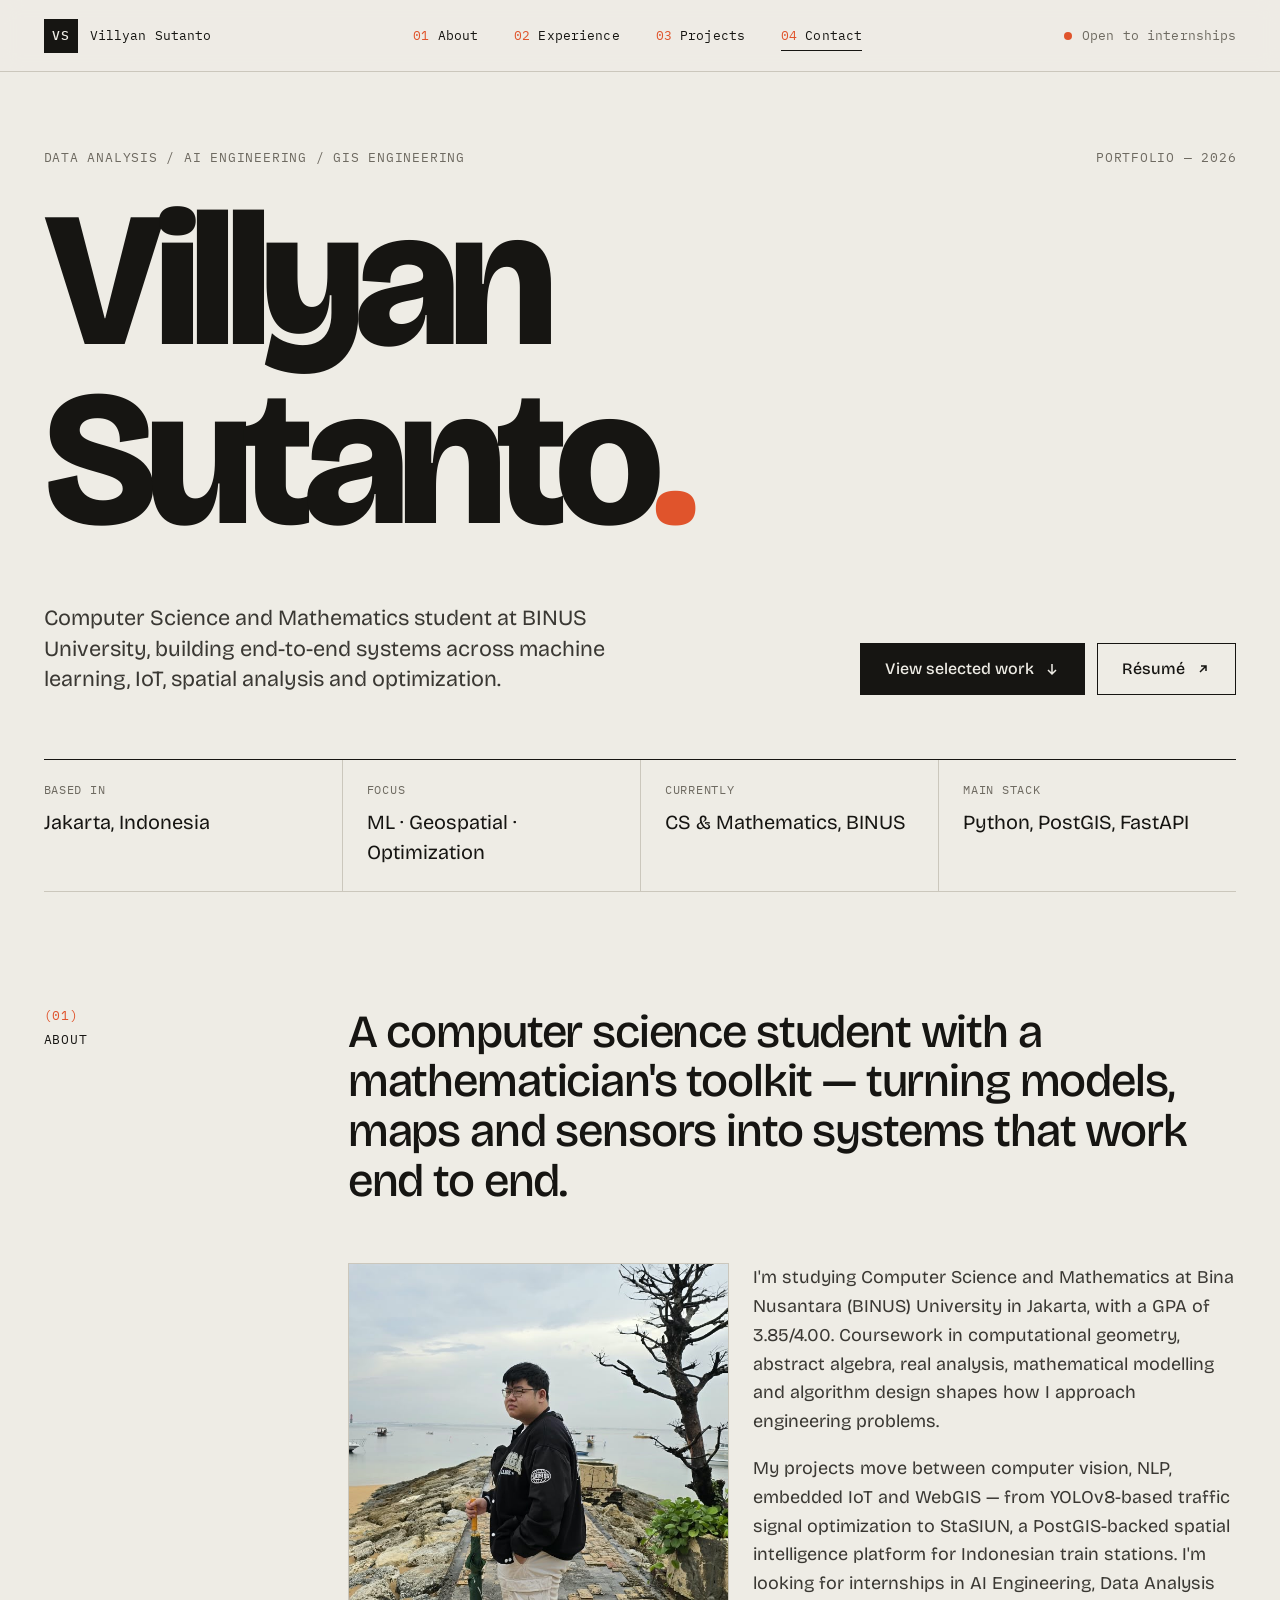
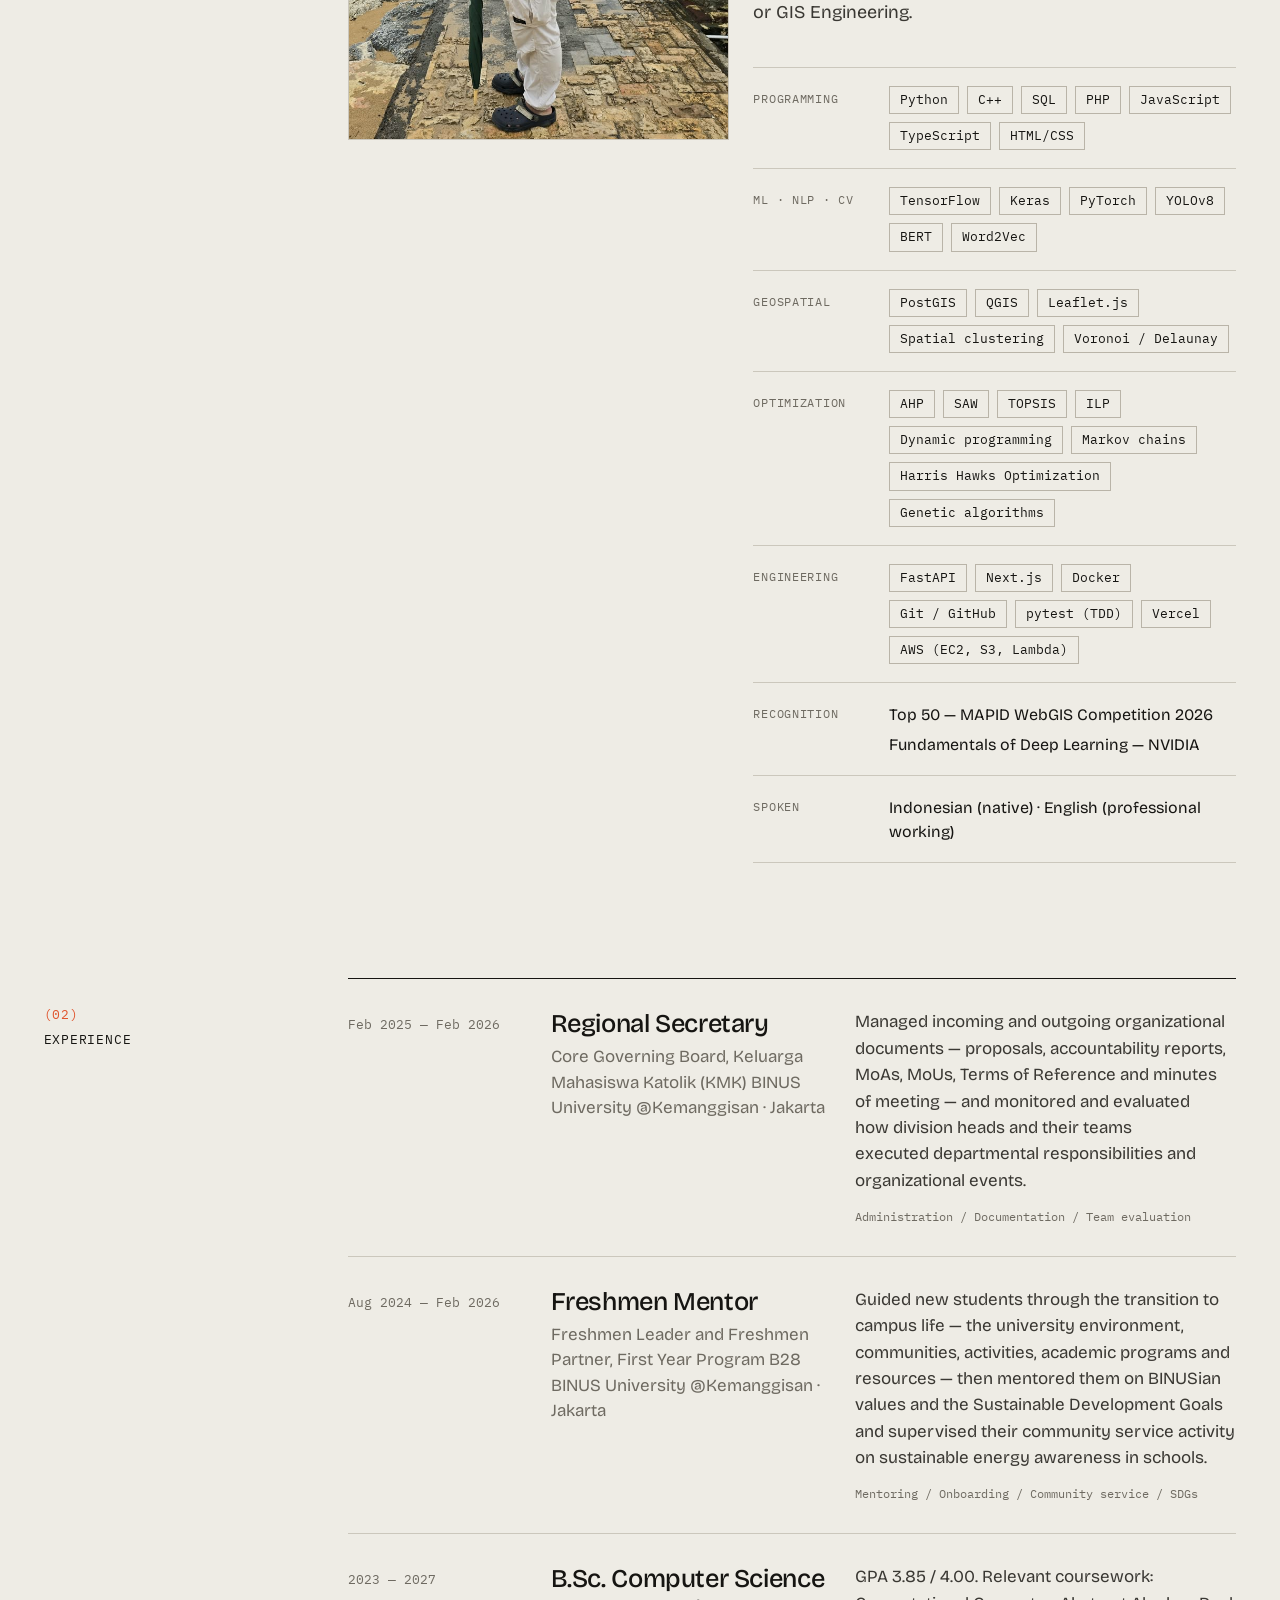
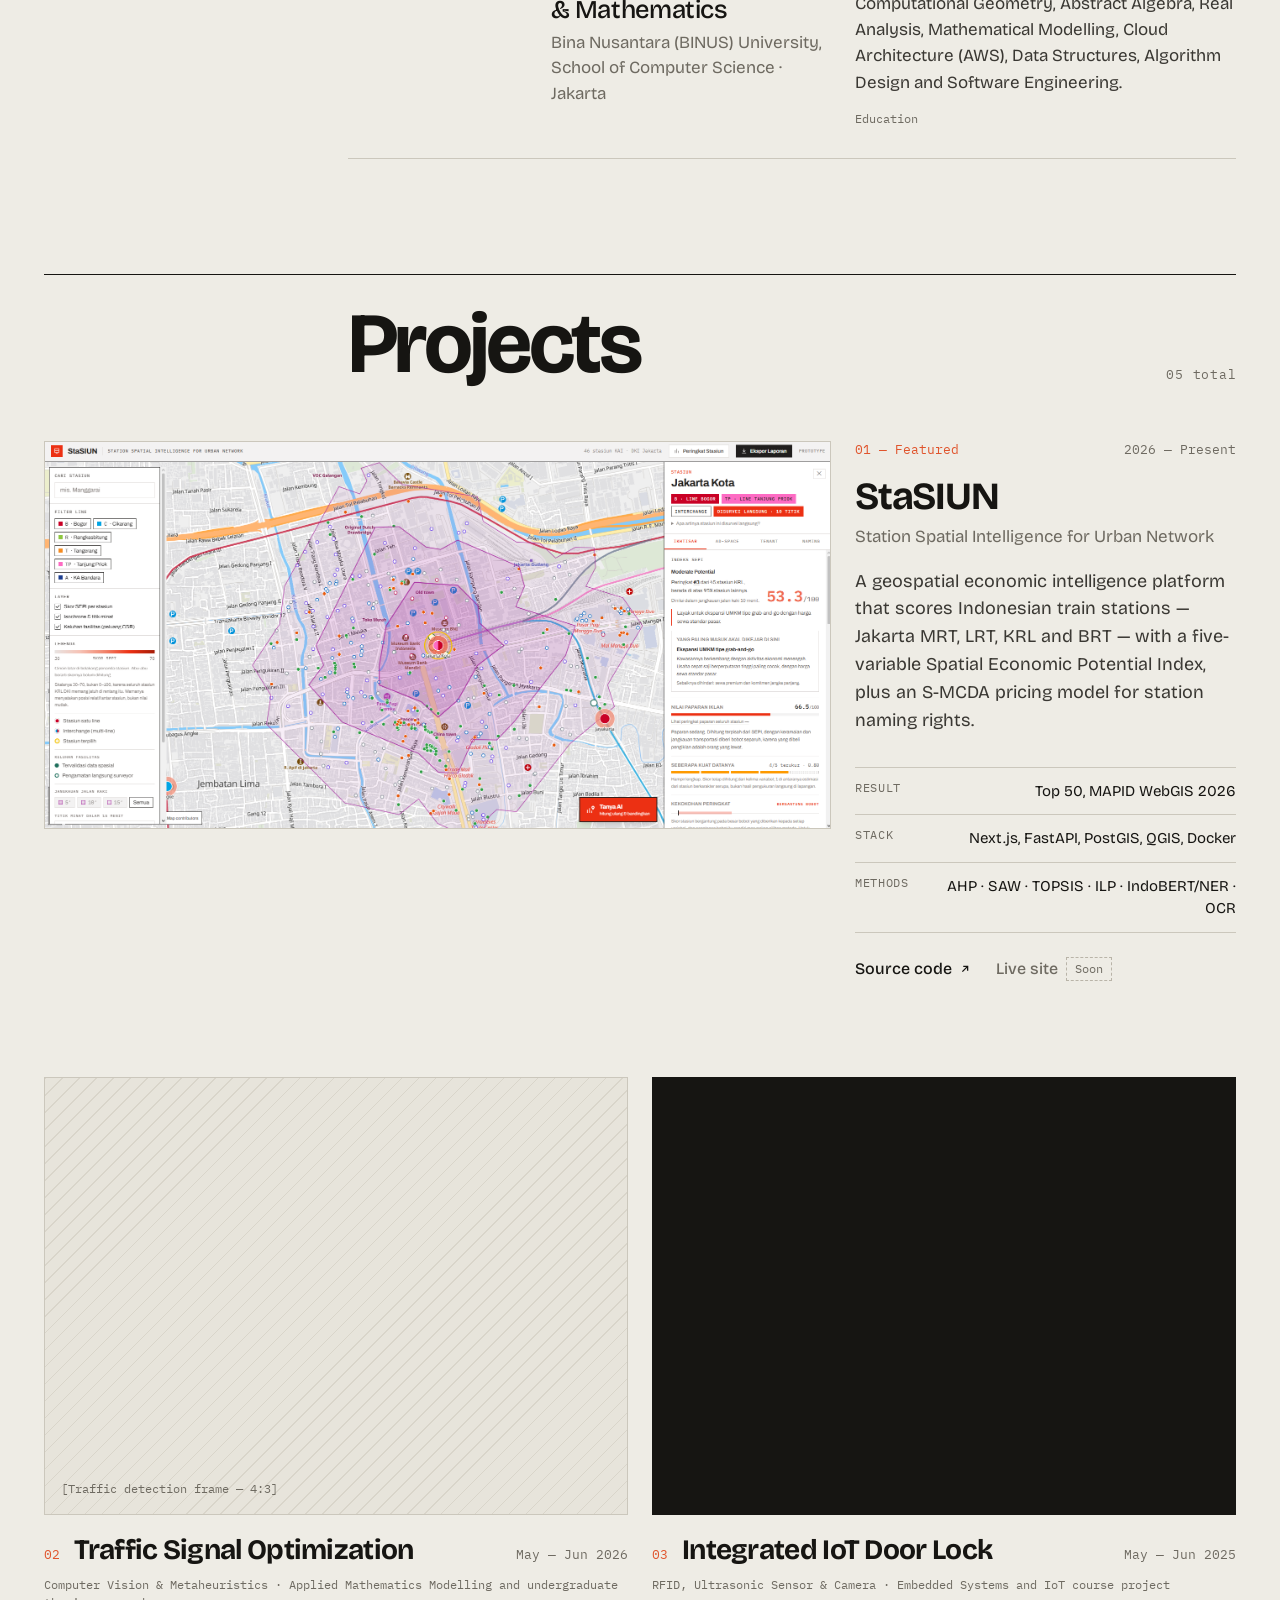
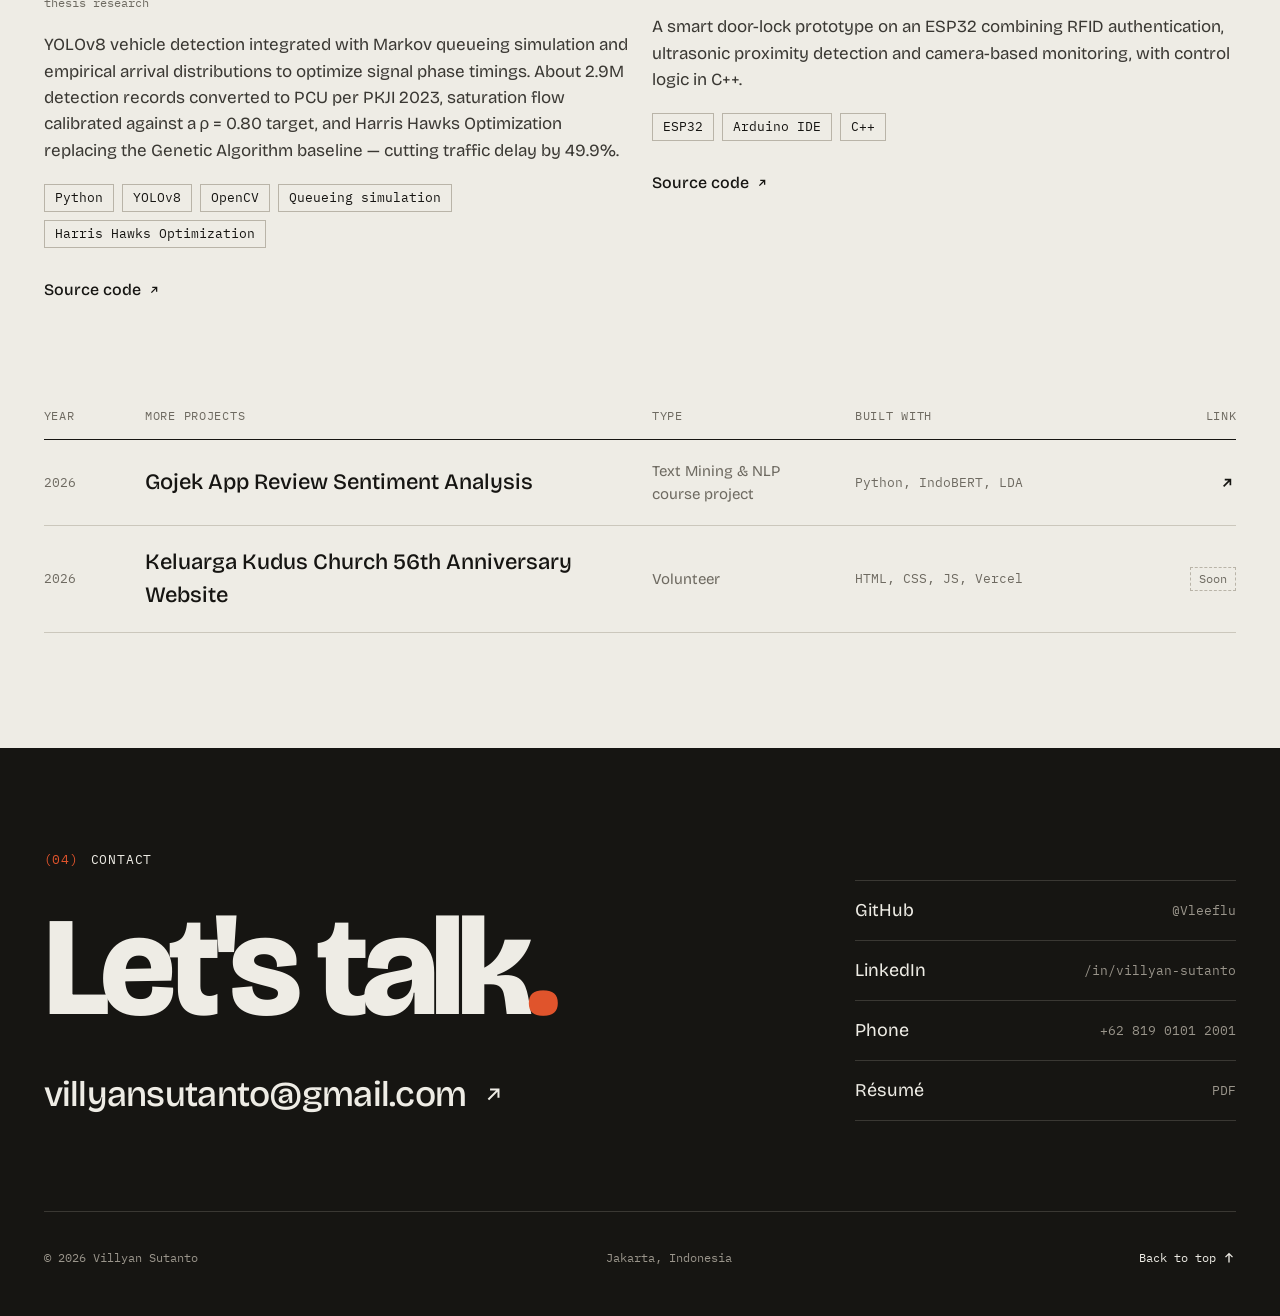
==== index.html @ 940515ce "image update" ====
<!doctype html>
<html lang="en">
<head>
  <meta charset="utf-8">
  <meta name="viewport" content="width=device-width, initial-scale=1">
  <title>Villyan Sutanto — Portfolio</title>
  <meta name="description" content="Computer Science and Mathematics student at BINUS University building end-to-end systems across machine learning, IoT, spatial analysis and optimization.">
  <meta property="og:title" content="Villyan Sutanto — Portfolio">
  <meta property="og:description" content="Computer Science and Mathematics student at BINUS University. Open to internships in Data Analysis, AI Engineering and GIS Engineering.">
  <meta property="og:url" content="https://villyansutanto.site/">
  <meta property="og:image" content="https://villyansutanto.site/assets/StaSIUN.png">
  <link rel="canonical" href="https://villyansutanto.site/">
  <meta name="theme-color" content="#EEECE5">
  <link rel="icon" href="assets/favicon.svg" type="image/svg+xml">

  <link rel="preconnect" href="https://fonts.googleapis.com">
  <link rel="preconnect" href="https://fonts.gstatic.com" crossorigin>
  <link rel="stylesheet" href="https://fonts.googleapis.com/css2?family=Bricolage+Grotesque:opsz,wght@12..96,400;12..96,500;12..96,700;12..96,800&family=IBM+Plex+Mono:wght@400;500&display=swap">

  <link rel="stylesheet" href="css/style.css">
  <script>document.documentElement.classList.add('js');</script>
  <script src="js/main.js" defer></script>
</head>
<body>
  <a class="skip-link" href="#main">Skip to content</a>

  <!-- ============ HEADER ============ -->
  <header class="header" id="top">
    <a class="brand" href="#top" aria-label="Back to top">
      <span class="brand__mark">VS</span>
      <span class="brand__name">Villyan Sutanto</span>
    </a>

    <nav class="nav" id="site-nav" aria-label="Primary">
      <a class="nav__link" href="#about"><span class="nav__num">01</span><span>About</span></a>
      <a class="nav__link" href="#experience"><span class="nav__num">02</span><span>Experience</span></a>
      <a class="nav__link" href="#projects"><span class="nav__num">03</span><span>Projects</span></a>
      <a class="nav__link" href="#contact"><span class="nav__num">04</span><span>Contact</span></a>
    </nav>

    <div class="status">
      <span class="status__dot" aria-hidden="true"></span>
      <span>Open to internships</span>
    </div>

    <button class="menu-toggle" type="button" aria-expanded="false" aria-controls="site-nav">
      <span class="menu-toggle__label">Menu</span>
      <svg width="16" height="16" viewBox="0 0 16 16" fill="none" stroke="currentColor" stroke-width="1.5" aria-hidden="true"><path d="M2 5h12M2 11h12"/></svg>
    </button>
  </header>

  <main id="main">

    <!-- ============ HERO ============ -->
    <section class="hero container">
      <div class="hero__meta mono-label">
        <span>Data Analysis / AI Engineering / GIS Engineering</span>
        <span>Portfolio — <span data-year>2026</span></span>
      </div>

      <h1 class="hero__name">
        <span class="line"><span class="rise">Villyan</span></span>
        <span class="line"><span class="rise rise--2">Sutanto<span class="accent">.</span></span></span>
      </h1>

      <div class="hero__row fade-in">
        <p class="hero__intro">Computer Science and Mathematics student at BINUS University, building end-to-end systems across machine learning, IoT, spatial analysis and optimization.</p>
        <div class="hero__actions">
          <a class="btn btn--solid" href="#projects">
            <span>View selected work</span>
            <svg width="16" height="16" viewBox="0 0 16 16" fill="none" stroke="currentColor" stroke-width="1.5" aria-hidden="true"><path d="M8 3v10M4 9l4 4 4-4"/></svg>
          </a>
          <a class="btn btn--outline" href="assets/resume.pdf" target="_blank" rel="noopener">
            <span>Résumé</span>
            <svg width="16" height="16" viewBox="0 0 16 16" fill="none" stroke="currentColor" stroke-width="1.5" aria-hidden="true"><path d="M5 11L11 5M6 5h5v5"/></svg>
          </a>
        </div>
      </div>

      <dl class="facts">
        <div class="fact"><dt class="mono-label">Based in</dt><dd>Jakarta, Indonesia</dd></div>
        <div class="fact"><dt class="mono-label">Focus</dt><dd>ML · Geospatial · Optimization</dd></div>
        <div class="fact"><dt class="mono-label">Currently</dt><dd>CS &amp; Mathematics, BINUS</dd></div>
        <div class="fact"><dt class="mono-label">Main stack</dt><dd>Python, PostGIS, FastAPI</dd></div>
      </dl>
    </section>

    <!-- ============ 01 ABOUT ============ -->
    <section class="section container" id="about">
      <div class="section__label mono-label" data-reveal>
        <span class="accent">(01)</span>
        <span>About</span>
      </div>

      <div class="section__body about">
        <h2 class="statement" data-reveal>A computer science student with a mathematician's toolkit — turning models, maps and sensors into systems that work end to end.</h2>

        <div class="about__grid">
          <figure class="media media--4x5 media--portrait" data-reveal>
            <img src="assets/Profile.jpeg" width="720" height="1280" loading="lazy" decoding="async" alt="Villyan Sutanto standing on a stone jetty by the sea">
          </figure>

          <div class="about__text">
            <div class="prose" data-reveal>
              <p>I'm studying Computer Science and Mathematics at Bina Nusantara (BINUS) University in Jakarta, with a GPA of 3.85/4.00. Coursework in computational geometry, abstract algebra, real analysis, mathematical modelling and algorithm design shapes how I approach engineering problems.</p>
              <p>My projects move between computer vision, NLP, embedded IoT and WebGIS — from YOLOv8-based traffic signal optimization to StaSIUN, a PostGIS-backed spatial intelligence platform for Indonesian train stations. I'm looking for internships in AI Engineering, Data Analysis or GIS Engineering.</p>
            </div>

            <dl class="skills" data-reveal>
              <div class="skills__row">
                <dt class="mono-label">Programming</dt>
                <dd class="chips"><span class="chip">Python</span><span class="chip">C++</span><span class="chip">SQL</span><span class="chip">PHP</span><span class="chip">JavaScript</span><span class="chip">TypeScript</span><span class="chip">HTML/CSS</span></dd>
              </div>
              <div class="skills__row">
                <dt class="mono-label">ML · NLP · CV</dt>
                <dd class="chips"><span class="chip">TensorFlow</span><span class="chip">Keras</span><span class="chip">PyTorch</span><span class="chip">YOLOv8</span><span class="chip">BERT</span><span class="chip">Word2Vec</span></dd>
              </div>
              <div class="skills__row">
                <dt class="mono-label">Geospatial</dt>
                <dd class="chips"><span class="chip">PostGIS</span><span class="chip">QGIS</span><span class="chip">Leaflet.js</span><span class="chip">Spatial clustering</span><span class="chip">Voronoi / Delaunay</span></dd>
              </div>
              <div class="skills__row">
                <dt class="mono-label">Optimization</dt>
                <dd class="chips"><span class="chip">AHP</span><span class="chip">SAW</span><span class="chip">TOPSIS</span><span class="chip">ILP</span><span class="chip">Dynamic programming</span><span class="chip">Markov chains</span><span class="chip">Harris Hawks Optimization</span><span class="chip">Genetic algorithms</span></dd>
              </div>
              <div class="skills__row">
                <dt class="mono-label">Engineering</dt>
                <dd class="chips"><span class="chip">FastAPI</span><span class="chip">Next.js</span><span class="chip">Docker</span><span class="chip">Git / GitHub</span><span class="chip">pytest (TDD)</span><span class="chip">Vercel</span><span class="chip">AWS (EC2, S3, Lambda)</span></dd>
              </div>
              <div class="skills__row">
                <dt class="mono-label">Recognition</dt>
                <dd class="recognition">
                  <span>Top 50 — MAPID WebGIS Competition 2026</span>
                  <span>Fundamentals of Deep Learning — NVIDIA</span>
                </dd>
              </div>
              <div class="skills__row">
                <dt class="mono-label">Spoken</dt>
                <dd class="recognition">
                  <span>Indonesian (native) · English (professional working)</span>
                </dd>
              </div>
            </dl>
          </div>
        </div>
      </div>
    </section>

    <!-- ============ 02 EXPERIENCE ============ -->
    <section class="section section--ruled container" id="experience">
      <div class="section__label mono-label" data-reveal>
        <span class="accent">(02)</span>
        <span>Experience</span>
      </div>

      <ol class="section__body jobs">
        <li class="job row" data-reveal>
          <span class="job__date">Feb 2025 — Feb 2026</span>
          <div class="job__title">
            <h3>Regional Secretary</h3>
            <p>Core Governing Board, Keluarga Mahasiswa Katolik (KMK) BINUS University @Kemanggisan · Jakarta</p>
          </div>
          <div class="job__detail">
            <p>Managed incoming and outgoing organizational documents — proposals, accountability reports, MoAs, MoUs, Terms of Reference and minutes of meeting — and monitored and evaluated how division heads and their teams executed departmental responsibilities and organizational events.</p>
            <p class="job__tags">Administration / Documentation / Team evaluation</p>
          </div>
        </li>
        <li class="job row" data-reveal>
          <span class="job__date">Aug 2024 — Feb 2026</span>
          <div class="job__title">
            <h3>Freshmen Mentor</h3>
            <p>Freshmen Leader and Freshmen Partner, First Year Program B28 BINUS University @Kemanggisan · Jakarta</p>
          </div>
          <div class="job__detail">
            <p>Guided new students through the transition to campus life — the university environment, communities, activities, academic programs and resources — then mentored them on BINUSian values and the Sustainable Development Goals and supervised their community service activity on sustainable energy awareness in schools.</p>
            <p class="job__tags">Mentoring / Onboarding / Community service / SDGs</p>
          </div>
        </li>
        <li class="job row" data-reveal>
          <span class="job__date">2023 — 2027</span>
          <div class="job__title">
            <h3>B.Sc. Computer Science &amp; Mathematics</h3>
            <p>Bina Nusantara (BINUS) University, School of Computer Science · Jakarta</p>
          </div>
          <div class="job__detail">
            <p>GPA 3.85 / 4.00. Relevant coursework: Computational Geometry, Abstract Algebra, Real Analysis, Mathematical Modelling, Cloud Architecture (AWS), Data Structures, Algorithm Design and Software Engineering.</p>
            <p class="job__tags">Education</p>
          </div>
        </li>
      </ol>
    </section>

    <!-- ============ 03 PROJECTS ============ -->
    <section class="projects container" id="projects">
      <div class="projects__head">
        <div class="section__label mono-label" data-reveal>
          <span class="accent">(03)</span>
          <span>Selected work</span>
        </div>
        <h2 class="projects__title" data-reveal>Projects</h2>
        <span class="projects__count mono-label" data-reveal>05 total</span>
      </div>

      <!-- Featured project -->
      <article class="featured">
        <a class="featured__media-link" href="https://github.com/Vleeflu/StaSIUN" target="_blank" rel="noopener" aria-label="Open StaSIUN on GitHub" data-reveal>
          <figure class="media media--wide">
            <img src="assets/StaSIUN.png" width="1868" height="921" loading="lazy" decoding="async" alt="StaSIUN platform: map of Jakarta Kota station with its catchment isochrone and the station scoring panel">
          </figure>
        </a>

        <div class="featured__info" data-reveal>
          <div class="featured__top">
            <div class="featured__kicker mono-label"><span class="accent">01 — Featured</span><span>2026 — Present</span></div>
            <div class="featured__heading">
              <h3 class="featured__title">StaSIUN</h3>
              <p class="featured__subtitle">Station Spatial Intelligence for Urban Network</p>
            </div>
            <p class="featured__desc">A geospatial economic intelligence platform that scores Indonesian train stations — Jakarta MRT, LRT, KRL and BRT — with a five-variable Spatial Economic Potential Index, plus an S-MCDA pricing model for station naming rights.</p>
          </div>
          <div class="featured__bottom">
            <dl class="specs">
              <div class="specs__row"><dt class="mono-label">Result</dt><dd>Top 50, MAPID WebGIS 2026</dd></div>
              <div class="specs__row"><dt class="mono-label">Stack</dt><dd>Next.js, FastAPI, PostGIS, QGIS, Docker</dd></div>
              <div class="specs__row"><dt class="mono-label">Methods</dt><dd>AHP · SAW · TOPSIS · ILP · IndoBERT/NER · OCR</dd></div>
            </dl>
            <div class="featured__links">
              <a class="link-arrow" href="https://github.com/Vleeflu/StaSIUN" target="_blank" rel="noopener"><span>Source code</span><svg width="14" height="14" viewBox="0 0 16 16" fill="none" stroke="currentColor" stroke-width="1.5" aria-hidden="true"><path d="M5 11L11 5M6 5h5v5"/></svg></a>
              <!-- Swap this for a link-arrow once StaSIUN is deployed -->
              <span class="link-soon">Live site <span class="link-soon__tag">Soon</span></span>
            </div>
          </div>
        </div>
      </article>

      <!-- Two secondary projects -->
      <div class="pair">
        <article class="card" data-reveal>
          <a class="card__media-link" href="https://github.com/Vleeflu/TrafficSignalOptimizationHHO" target="_blank" rel="noopener" aria-label="Open Traffic Signal Optimization on GitHub">
            <!-- Replace the label with an <img> -->
            <figure class="media media--4x3"><span class="media__label">[Traffic detection frame — 4:3]</span></figure>
          </a>
          <div class="card__head">
            <div class="card__name"><span class="mono-num accent">02</span><h3>Traffic Signal Optimization</h3></div>
            <span class="mono-num muted">May — Jun 2026</span>
          </div>
          <p class="card__kicker">Computer Vision &amp; Metaheuristics · Applied Mathematics Modelling and undergraduate thesis research</p>
          <p class="card__desc">YOLOv8 vehicle detection integrated with Markov queueing simulation and empirical arrival distributions to optimize signal phase timings. About 2.9M detection records converted to PCU per PKJI 2023, saturation flow calibrated against a ρ = 0.80 target, and Harris Hawks Optimization replacing the Genetic Algorithm baseline — cutting traffic delay by 49.9%.</p>
          <div class="chips"><span class="chip">Python</span><span class="chip">YOLOv8</span><span class="chip">OpenCV</span><span class="chip">Queueing simulation</span><span class="chip">Harris Hawks Optimization</span></div>
          <a class="link-arrow card__link" href="https://github.com/Vleeflu/TrafficSignalOptimizationHHO" target="_blank" rel="noopener"><span>Source code</span><svg width="14" height="14" viewBox="0 0 16 16" fill="none" stroke="currentColor" stroke-width="1.5" aria-hidden="true"><path d="M5 11L11 5M6 5h5v5"/></svg></a>
        </article>

        <article class="card" data-reveal>
          <a class="card__media-link" href="https://github.com/Vleeflu/IoTDoor_RFID_Ultrasonic" target="_blank" rel="noopener" aria-label="Open Integrated IoT Door Lock on GitHub">
            <figure class="media media--4x3 media--video">
              <video src="assets/IoT.mp4" width="478" height="850" muted loop playsinline preload="metadata" data-autoplay aria-label="Demo of the IoT door lock prototype"></video>
            </figure>
          </a>
          <div class="card__head">
            <div class="card__name"><span class="mono-num accent">03</span><h3>Integrated IoT Door Lock</h3></div>
            <span class="mono-num muted">May — Jun 2025</span>
          </div>
          <p class="card__kicker">RFID, Ultrasonic Sensor &amp; Camera · Embedded Systems and IoT course project</p>
          <p class="card__desc">A smart door-lock prototype on an ESP32 combining RFID authentication, ultrasonic proximity detection and camera-based monitoring, with control logic in C++.</p>
          <div class="chips"><span class="chip">ESP32</span><span class="chip">Arduino IDE</span><span class="chip">C++</span></div>
          <a class="link-arrow card__link" href="https://github.com/Vleeflu/IoTDoor_RFID_Ultrasonic" target="_blank" rel="noopener"><span>Source code</span><svg width="14" height="14" viewBox="0 0 16 16" fill="none" stroke="currentColor" stroke-width="1.5" aria-hidden="true"><path d="M5 11L11 5M6 5h5v5"/></svg></a>
        </article>
      </div>

      <!-- Archive list -->
      <div class="archive" data-reveal>
        <div class="archive__head mono-label" aria-hidden="true">
          <span class="archive__year">Year</span>
          <span class="archive__name">More projects</span>
          <span class="archive__type">Type</span>
          <span class="archive__stack">Built with</span>
          <span class="archive__arrow">Link</span>
        </div>
        <a class="archive__row row" href="https://github.com/Vleeflu/GojekSentimentReview" target="_blank" rel="noopener">
          <span class="archive__year">2026</span>
          <span class="archive__name">Gojek App Review Sentiment Analysis</span>
          <span class="archive__type">Text Mining &amp; NLP course project</span>
          <span class="archive__stack">Python, IndoBERT, LDA</span>
          <svg class="archive__arrow" width="18" height="18" viewBox="0 0 16 16" fill="none" stroke="currentColor" stroke-width="1.5" aria-hidden="true"><path d="M5 11L11 5M6 5h5v5"/></svg>
        </a>
        <!-- Once the church website has its domain, turn this <div> into an <a href="…" target="_blank" rel="noopener"> and swap the "Soon" tag for the arrow svg above -->
        <div class="archive__row row">
          <span class="archive__year">2026</span>
          <span class="archive__name">Keluarga Kudus Church 56th Anniversary Website</span>
          <span class="archive__type">Volunteer</span>
          <span class="archive__stack">HTML, CSS, JS, Vercel</span>
          <span class="archive__arrow link-soon__tag">Soon</span>
        </div>
      </div>
    </section>
  </main>

  <!-- ============ 04 CONTACT ============ -->
  <footer class="contact" id="contact">
    <div class="container">
      <div class="contact__grid">
        <div class="contact__main">
          <div class="mono-label contact__label"><span class="accent">(04)</span><span>Contact</span></div>
          <h2 class="contact__title">Let's talk<span class="accent">.</span></h2>
          <a class="contact__email link-u" href="mailto:villyansutanto@gmail.com">
            <span>villyansutanto@gmail.com</span>
            <svg viewBox="0 0 16 16" fill="none" stroke="currentColor" stroke-width="1.2" aria-hidden="true"><path d="M5 11L11 5M6 5h5v5"/></svg>
          </a>
        </div>

        <ul class="socials">
          <li><a class="socials__link" href="https://github.com/Vleeflu" target="_blank" rel="noopener"><span>GitHub</span><span class="socials__handle">@Vleeflu</span></a></li>
          <li><a class="socials__link" href="https://www.linkedin.com/in/villyan-sutanto" target="_blank" rel="noopener"><span>LinkedIn</span><span class="socials__handle">/in/villyan-sutanto</span></a></li>
          <li><a class="socials__link" href="tel:+6281901012001"><span>Phone</span><span class="socials__handle">+62 819 0101 2001</span></a></li>
          <li><a class="socials__link" href="assets/resume.pdf" target="_blank" rel="noopener"><span>Résumé</span><span class="socials__handle">PDF</span></a></li>
        </ul>
      </div>

      <div class="contact__bottom">
        <span>© <span data-year>2026</span> Villyan Sutanto</span>
        <span class="contact__city">Jakarta, Indonesia</span>
        <a class="link-arrow" href="#top"><span>Back to top</span><svg width="14" height="14" viewBox="0 0 16 16" fill="none" stroke="currentColor" stroke-width="1.5" aria-hidden="true"><path d="M8 13V3M4 7l4-4 4 4"/></svg></a>
      </div>
    </div>
  </footer>
</body>
</html>
---- css/style.css ----
/* =========================================================
   Portfolio — styles
   Change --accent to re-colour the whole site.
   ========================================================= */

:root {
  --paper: #EEECE5;
  --paper-hover: #E6E3DA;
  --placeholder: #E7E4DB;
  --placeholder-line: #D9D5CA;
  --ink: #161512;
  --body: #3A3833;
  --muted: #6E6A61;
  --rule: #CBC7BC;
  --chip: #B9B4A8;
  --accent: #E0542C; /* try #3F74E0, #3A9A5B or #161512 */

  --dark-rule: #3A3833;
  --dark-muted: #9A958B;

  --sans: 'Bricolage Grotesque', 'Helvetica Neue', Arial, sans-serif;
  --mono: 'IBM Plex Mono', ui-monospace, Consolas, monospace;

  --pad: clamp(20px, 3.4vw, 48px);
  --gap: 24px;
  --header-h: 72px;
  --ease: cubic-bezier(.2, .7, .1, 1);
}

/* ---------- Reset ---------- */
*, *::before, *::after { box-sizing: border-box; }
html { scroll-behavior: smooth; -webkit-text-size-adjust: 100%; }
body {
  margin: 0;
  background: var(--paper);
  color: var(--ink);
  font-family: var(--sans);
  font-size: 18px;
  line-height: 1.5;
  -webkit-font-smoothing: antialiased;
  text-rendering: optimizeLegibility;
}
h1, h2, h3, p, figure, dl, dd, ol, ul { margin: 0; }
ol, ul { padding: 0; list-style: none; }
img { display: block; max-width: 100%; }
a { color: inherit; text-decoration: none; }
button { font: inherit; color: inherit; }
::selection { background: var(--accent); color: var(--paper); }

:focus-visible { outline: 2px solid var(--accent); outline-offset: 3px; }

section[id], footer[id] { scroll-margin-top: var(--header-h); }

.skip-link {
  position: absolute; left: var(--pad); top: -100px; z-index: 100;
  padding: 10px 16px; background: var(--ink); color: var(--paper);
  font-family: var(--mono); font-size: 13px;
}
.skip-link:focus { top: 12px; }

/* ---------- Utilities ---------- */
.container { width: 100%; max-width: 1600px; margin-inline: auto; padding-inline: var(--pad); }
.accent { color: var(--accent); }
.muted { color: var(--muted); }
.mono-label {
  font-family: var(--mono);
  font-size: 13px;
  line-height: 1.4;
  text-transform: uppercase;
  letter-spacing: 0.06em;
}
.mono-num { font-family: var(--mono); font-size: 13px; }

.link-u { background: linear-gradient(currentColor, currentColor) 0 100% / 0 1px no-repeat; transition: background-size .35s var(--ease); }
.link-u:hover { background-size: 100% 1px; }

.link-arrow { display: inline-flex; align-items: center; gap: 6px; }
.link-arrow svg { transition: transform .25s var(--ease); }
.link-arrow:hover span { text-decoration: underline; text-underline-offset: 4px; }
.link-arrow:hover svg { transform: translate(2px, -2px); }

.link-soon { display: inline-flex; align-items: center; gap: 8px; color: var(--muted); }
.link-soon__tag {
  padding: 2px 8px;
  border: 1px dashed var(--chip);
  font-family: var(--mono);
  font-size: 12px;
  font-weight: 400;
  color: var(--muted);
}

.row { transition: background-color .25s ease; }
.row:hover { background-color: var(--paper-hover); }

.chips { display: flex; flex-wrap: wrap; gap: 8px; }
.chip {
  padding: 4px 10px;
  border: 1px solid var(--chip);
  font-family: var(--mono);
  font-size: 13px;
  line-height: 1.4;
}

/* ---------- Media placeholders / images ---------- */
.media {
  position: relative;
  display: flex;
  align-items: flex-end;
  width: 100%;
  overflow: hidden;
  border: 1px solid var(--rule);
  background-color: var(--placeholder);
  background-image: repeating-linear-gradient(135deg, var(--placeholder-line) 0 1px, transparent 1px 12px);
}
.media--4x5 { aspect-ratio: 4 / 5; }
.media--16x10 { aspect-ratio: 16 / 10; }
.media--4x3 { aspect-ratio: 4 / 3; }
.media--wide { aspect-ratio: 1868 / 921; }
.media__label { padding: 16px; font-family: var(--mono); font-size: 12px; color: var(--muted); }
.media img {
  position: absolute; inset: 0;
  width: 100%; height: 100%;
  object-fit: cover;
  transition: transform .8s var(--ease);
}
a:hover .media img, .featured:hover .media img { transform: scale(1.03); }

/* Profile photo: keep the subject (lower half of the shot) in frame */
.media--portrait img { object-position: 50% 88%; }

/* Portrait video centred in a landscape frame */
.media--video { background: var(--ink); border-color: var(--ink); }
.media video {
  position: absolute; inset: 0;
  width: 100%; height: 100%;
  object-fit: contain;
}

/* ---------- Buttons ---------- */
.btn {
  display: inline-flex;
  align-items: center;
  justify-content: space-between;
  gap: 10px;
  height: 52px;
  padding: 0 24px;
  font-size: 16px;
  font-weight: 500;
  border: 1px solid var(--ink);
  transition: transform .2s ease, background-color .2s ease, color .2s ease;
}
.btn:hover { transform: translateY(-2px); }
.btn--solid { background: var(--ink); color: var(--paper); }
.btn--outline { color: var(--ink); }
.btn--outline:hover { background: var(--ink); color: var(--paper); }

/* =========================================================
   Header
   ========================================================= */
.header {
  position: sticky;
  top: 0;
  z-index: 50;
  display: flex;
  align-items: center;
  justify-content: space-between;
  gap: 24px;
  height: var(--header-h);
  padding-inline: var(--pad);
  background: rgba(238, 236, 229, 0.9);
  -webkit-backdrop-filter: blur(10px);
  backdrop-filter: blur(10px);
  border-bottom: 1px solid var(--rule);
  font-family: var(--mono);
  font-size: 13px;
  letter-spacing: 0.01em;
}
.brand { display: flex; align-items: center; gap: 12px; }
.brand__mark {
  display: flex; align-items: center; justify-content: center;
  width: 34px; height: 34px;
  background: var(--ink); color: var(--paper);
  font-weight: 500;
}

.nav { display: flex; align-items: center; gap: 36px; }
.nav__link { position: relative; display: flex; gap: 8px; padding-block: 6px; }
.nav__num { color: var(--accent); }
.nav__link::after {
  content: ""; position: absolute; left: 0; right: 0; bottom: 0;
  height: 1px; background: currentColor;
  transform: scaleX(0); transform-origin: left;
  transition: transform .35s var(--ease);
}
.nav__link:hover::after, .nav__link.is-active::after { transform: scaleX(1); }

.status { display: flex; align-items: center; gap: 10px; color: var(--muted); }
.status__dot {
  width: 8px; height: 8px; border-radius: 50%;
  background: var(--accent);
  box-shadow: 0 0 0 0 var(--accent);
  animation: pulse 2.4s ease-out infinite;
}
@keyframes pulse {
  0% { box-shadow: 0 0 0 0 color-mix(in srgb, var(--accent) 55%, transparent); }
  70%, 100% { box-shadow: 0 0 0 8px transparent; }
}

.menu-toggle {
  display: none;
  align-items: center;
  gap: 10px;
  height: 44px;
  padding: 0 14px;
  border: 1px solid var(--ink);
  background: transparent;
  font-family: var(--mono);
  font-size: 13px;
  cursor: pointer;
}

/* =========================================================
   Hero
   ========================================================= */
.hero { padding-top: clamp(44px, 6vw, 88px); }
.hero__meta { display: flex; justify-content: space-between; gap: 16px; color: var(--muted); }

.hero__name {
  margin-top: 28px;
  font-size: clamp(56px, 15vw, 216px);
  line-height: 0.9;
  font-weight: 800;
  letter-spacing: -0.05em;
}
/* extra bottom room so descenders (y, g, p) aren't clipped; negative margin keeps spacing */
.hero__name .line { display: block; overflow: hidden; padding-bottom: 0.2em; margin-bottom: -0.17em; }

.hero__row {
  display: grid;
  grid-template-columns: repeat(12, minmax(0, 1fr));
  gap: var(--gap);
  align-items: end;
  margin-top: clamp(28px, 4vw, 56px);
}
.hero__intro {
  grid-column: 1 / span 6;
  font-size: clamp(19px, 1.7vw, 24px);
  line-height: 1.4;
  color: var(--body);
  text-wrap: pretty;
}
.hero__actions { grid-column: 8 / span 5; display: flex; justify-content: flex-end; gap: 12px; }

.facts {
  display: grid;
  grid-template-columns: repeat(4, minmax(0, 1fr));
  margin-top: clamp(44px, 5vw, 72px);
  border-top: 1px solid var(--ink);
  border-bottom: 1px solid var(--rule);
}
.fact { display: flex; flex-direction: column; gap: 8px; padding: 22px 24px 24px; }
.fact:first-child { padding-left: 0; }
.fact + .fact { border-left: 1px solid var(--rule); }
.fact dt { font-size: 12px; color: var(--muted); }
.fact dd { font-size: 20px; }

/* Load animation */
.rise { display: block; animation: rise 1s var(--ease) both; }
.rise--2 { animation-delay: .12s; }
.fade-in { animation: fade 0.9s ease .4s both; }
@keyframes rise { from { transform: translateY(100%); } to { transform: translateY(0); } }
@keyframes fade { from { opacity: 0; transform: translateY(12px); } to { opacity: 1; transform: none; } }

/* =========================================================
   Sections (label column + body column)
   ========================================================= */
.section {
  display: grid;
  grid-template-columns: repeat(12, minmax(0, 1fr));
  gap: var(--gap);
  padding-top: clamp(80px, 9vw, 128px);
}
.section__label { grid-column: 1 / span 3; display: flex; flex-direction: column; gap: 6px; }
.section__body { grid-column: 4 / span 9; }
.section--ruled .section__label { padding-top: 28px; }

/* ---------- About ---------- */
.about { display: flex; flex-direction: column; gap: clamp(28px, 4.5vw, 64px); }
.statement {
  font-size: clamp(32px, 3.6vw, 52px);
  line-height: 1.08;
  font-weight: 500;
  letter-spacing: -0.025em;
  text-wrap: pretty;
}
.about__grid { display: grid; grid-template-columns: repeat(9, minmax(0, 1fr)); gap: var(--gap); }
.about__grid .media { grid-column: 1 / span 4; }
.about__text { grid-column: 5 / span 5; display: flex; flex-direction: column; gap: 40px; }

.prose { display: flex; flex-direction: column; gap: 18px; line-height: 1.6; color: var(--body); }
.prose p { text-wrap: pretty; }

.skills { border-top: 1px solid var(--rule); }
.skills__row {
  display: grid;
  grid-template-columns: 120px minmax(0, 1fr);
  gap: 16px;
  padding: 18px 0;
  border-bottom: 1px solid var(--rule);
}
.skills__row dt { font-size: 12px; color: var(--muted); padding-top: 5px; }
.recognition { display: flex; flex-direction: column; gap: 6px; padding-top: 2px; font-size: 16px; }

/* ---------- Experience ---------- */
.jobs { border-top: 1px solid var(--ink); }
.job {
  display: grid;
  grid-template-columns: repeat(9, minmax(0, 1fr));
  gap: var(--gap);
  padding: 30px 0;
  border-bottom: 1px solid var(--rule);
}
.job__date { grid-column: 1 / span 2; padding-top: 6px; font-family: var(--mono); font-size: 13px; color: var(--muted); }
.job__title { grid-column: 3 / span 3; display: flex; flex-direction: column; gap: 4px; }
.job__title h3 { font-size: clamp(24px, 2vw, 28px); font-weight: 500; line-height: 1.2; letter-spacing: -0.015em; }
.job__title p { font-size: 17px; color: var(--muted); }
.job__detail { grid-column: 6 / span 4; display: flex; flex-direction: column; gap: 14px; }
.job__detail p:first-child { font-size: 17px; line-height: 1.55; color: var(--body); text-wrap: pretty; }
.job__tags { font-family: var(--mono); font-size: 12px; color: var(--muted); }

/* =========================================================
   Projects
   ========================================================= */
.projects {
  display: flex;
  flex-direction: column;
  gap: 56px;
  padding-top: clamp(80px, 9vw, 128px);
  padding-bottom: clamp(72px, 9vw, 128px);
}
.projects__head {
  display: grid;
  grid-template-columns: repeat(12, minmax(0, 1fr));
  gap: var(--gap);
  align-items: end;
  padding-top: 28px;
  border-top: 1px solid var(--ink);
}
.projects__head .section__label { align-self: start; }
.projects__title {
  grid-column: 4 / span 7;
  font-size: clamp(60px, 6.7vw, 96px);
  line-height: 0.95;
  font-weight: 700;
  letter-spacing: -0.04em;
}
.projects__count { grid-column: 11 / span 2; justify-self: end; color: var(--muted); text-transform: none; }

/* Featured */
.featured { display: grid; grid-template-columns: repeat(12, minmax(0, 1fr)); gap: var(--gap); }
.featured__media-link { grid-column: 1 / span 8; align-self: start; }
.featured__info { grid-column: 9 / span 4; display: flex; flex-direction: column; justify-content: space-between; gap: 32px; }
.featured__top { display: flex; flex-direction: column; gap: 18px; }
.featured__kicker { display: flex; justify-content: space-between; color: var(--muted); text-transform: none; letter-spacing: 0; }
.featured__title { font-size: clamp(34px, 3vw, 44px); line-height: 1.02; font-weight: 700; letter-spacing: -0.03em; }
.featured__heading { display: flex; flex-direction: column; gap: 8px; }
.featured__subtitle { font-size: 17px; color: var(--muted); }
.featured__desc { line-height: 1.55; color: var(--body); text-wrap: pretty; }
.featured__bottom { display: flex; flex-direction: column; gap: 24px; }
.featured__links { display: flex; flex-wrap: wrap; gap: 24px; font-size: 16px; font-weight: 500; }

.specs { border-top: 1px solid var(--rule); font-size: 15px; }
.specs__row { display: flex; justify-content: space-between; gap: 16px; padding: 12px 0; border-bottom: 1px solid var(--rule); }
.specs__row dt { font-size: 12px; color: var(--muted); }
.specs__row dd { text-align: right; }

/* Pair of cards */
.pair { display: grid; grid-template-columns: repeat(2, minmax(0, 1fr)); gap: var(--gap); margin-top: 40px; }
.card { display: flex; flex-direction: column; gap: 20px; }
.card__head { display: flex; justify-content: space-between; align-items: baseline; gap: 16px; }
.card__name { display: flex; align-items: baseline; gap: 14px; }
.card__name h3 { font-size: clamp(26px, 2.2vw, 32px); font-weight: 700; line-height: 1.1; letter-spacing: -0.025em; }
.card__kicker { margin-top: -10px; font-family: var(--mono); font-size: 12px; color: var(--muted); }
.card__desc { max-width: 600px; font-size: 17px; line-height: 1.55; color: var(--body); text-wrap: pretty; }
.card__link { align-self: flex-start; min-height: 44px; font-size: 16px; font-weight: 500; }

/* Archive */
.archive { margin-top: 40px; }
.archive__head, .archive__row {
  display: grid;
  grid-template-columns: repeat(12, minmax(0, 1fr));
  gap: var(--gap);
  align-items: center;
}
.archive__head { padding-bottom: 14px; border-bottom: 1px solid var(--ink); font-size: 12px; color: var(--muted); }
.archive__row { padding: 20px 0; border-bottom: 1px solid var(--rule); }
.archive__year { grid-column: 1 / span 1; }
.archive__name { grid-column: 2 / span 5; }
.archive__type { grid-column: 7 / span 2; }
.archive__stack { grid-column: 9 / span 3; }
.archive__arrow { grid-column: 12 / span 1; justify-self: end; }
.archive__row .archive__year,
.archive__row .archive__stack { font-family: var(--mono); font-size: 13px; color: var(--muted); }
.archive__row .archive__name { font-size: 22px; font-weight: 500; }
.archive__row .archive__type { font-size: 15px; color: var(--muted); }
.archive__row svg { transition: transform .25s var(--ease); }
.archive__row:hover svg { transform: translate(3px, -3px); color: var(--accent); }

/* =========================================================
   Contact / footer
   ========================================================= */
.contact {
  padding-top: clamp(72px, 8vw, 112px);
  padding-bottom: 36px;
  background: var(--ink);
  color: var(--paper);
}
.contact ::selection { background: var(--accent); color: var(--ink); }
.contact__grid {
  display: grid;
  grid-template-columns: repeat(12, minmax(0, 1fr));
  gap: var(--gap);
  align-items: end;
}
.contact__main { grid-column: 1 / span 8; display: flex; flex-direction: column; gap: 36px; }
.contact__label { display: flex; gap: 12px; }
.contact__title {
  font-size: clamp(60px, 11vw, 156px);
  line-height: 0.9;
  font-weight: 800;
  letter-spacing: -0.05em;
}
.contact__email {
  display: inline-flex;
  align-items: center;
  gap: 14px;
  align-self: flex-start;
  min-height: 44px;
  font-size: clamp(22px, 2.8vw, 40px);
  font-weight: 500;
  letter-spacing: -0.02em;
  overflow-wrap: anywhere;
}
.contact__email svg { width: 0.75em; height: 0.75em; flex-shrink: 0; transition: transform .25s var(--ease); }
.contact__email:hover svg { transform: translate(3px, -3px); color: var(--accent); }

.socials { grid-column: 9 / span 4; border-top: 1px solid var(--dark-rule); }
.socials__link {
  display: flex;
  justify-content: space-between;
  align-items: center;
  gap: 16px;
  min-height: 60px;
  border-bottom: 1px solid var(--dark-rule);
  font-size: 18px;
  transition: padding .3s var(--ease), color .2s ease;
}
.socials__link:hover { padding-inline: 8px; color: var(--accent); }
.socials__handle { font-family: var(--mono); font-size: 13px; color: var(--dark-muted); }

.contact__bottom {
  display: flex;
  flex-wrap: wrap;
  justify-content: space-between;
  align-items: center;
  gap: 12px 24px;
  margin-top: clamp(56px, 7vw, 96px);
  padding-top: 24px;
  border-top: 1px solid var(--dark-rule);
  font-family: var(--mono);
  font-size: 12px;
  color: var(--dark-muted);
}
.contact__bottom .link-arrow { min-height: 44px; color: var(--paper); }

/* =========================================================
   Scroll reveal (only when JS is running)
   ========================================================= */
.js [data-reveal] {
  opacity: 0;
  transform: translateY(24px);
  transition: opacity .8s ease, transform .9s var(--ease);
}
.js [data-reveal].is-visible { opacity: 1; transform: none; }

/* =========================================================
   Responsive
   ========================================================= */
@media (max-width: 1100px) {
  .nav { gap: 24px; }
  .status { display: none; }

  .featured__media-link { grid-column: 1 / -1; }
  .featured__info { grid-column: 1 / -1; display: grid; grid-template-columns: repeat(2, minmax(0, 1fr)); gap: var(--gap); }
}

@media (max-width: 900px) {
  :root { --header-h: 64px; }

  /* Header -> menu button + dropdown */
  .brand__name { display: none; }
  .menu-toggle { display: inline-flex; }
  .nav {
    position: absolute;
    top: 100%;
    left: 0;
    right: 0;
    display: none;
    flex-direction: column;
    align-items: stretch;
    gap: 0;
    padding: 8px var(--pad) 20px;
    background: var(--paper);
    border-bottom: 1px solid var(--ink);
  }
  .nav.is-open { display: flex; animation: fade .3s ease both; }
  .nav__link {
    align-items: baseline;
    gap: 14px;
    padding: 14px 0;
    border-bottom: 1px solid var(--rule);
    font-family: var(--sans);
    font-size: 30px;
    font-weight: 700;
    letter-spacing: -0.02em;
  }
  .nav__link:last-child { border-bottom: 0; }
  .nav__link::after { display: none; }
  .nav__num { font-family: var(--mono); font-size: 13px; font-weight: 400; }

  /* Hero */
  .hero__row { display: flex; flex-direction: column; align-items: stretch; gap: 28px; }
  .hero__actions { justify-content: flex-start; flex-wrap: wrap; }
  .facts { grid-template-columns: repeat(2, minmax(0, 1fr)); border-bottom: 0; }
  .fact { padding: 16px 0 16px 12px; border-bottom: 1px solid var(--rule); }
  .fact + .fact { border-left: 0; }
  .fact:nth-child(odd) { padding-left: 0; padding-right: 12px; }
  .fact:nth-child(even) { border-left: 1px solid var(--rule); }
  .fact dd { font-size: 17px; }

  /* Sections stack */
  .section { display: flex; flex-direction: column; gap: 28px; }
  .section__label { flex-direction: row; gap: 10px; }
  .section--ruled { gap: 20px; }
  .section--ruled .section__label { padding-top: 20px; border-top: 1px solid var(--ink); }
  .section--ruled .jobs { border-top: 0; }

  .about__grid { display: flex; flex-direction: column; gap: 28px; }
  .about__grid .media { max-width: 520px; }
  .about__text { gap: 28px; }

  .job { display: flex; flex-direction: column; gap: 10px; padding: 22px 0; }
  .job__date { padding-top: 0; font-size: 12px; }
  .job__detail { gap: 10px; }
  .job__detail p:first-child { font-size: 16px; }

  /* Projects */
  .projects { gap: 28px; }
  .projects__head { display: flex; flex-wrap: wrap; justify-content: space-between; align-items: baseline; gap: 12px; padding-top: 20px; }
  .projects__head .section__label { order: 1; }
  .projects__count { order: 2; }
  .projects__title { order: 3; flex-basis: 100%; }

  .featured { display: flex; flex-direction: column; gap: 16px; }
  .featured__info { display: flex; flex-direction: column; gap: 16px; }
  .featured__top { gap: 16px; }

  .pair { margin-top: 20px; }

  .archive { margin-top: 20px; }
  .archive__head { display: flex; }
  .archive__head span:not(.archive__name) { display: none; }
  .archive__row {
    grid-template-columns: auto minmax(0, 1fr) auto;
    grid-template-areas: "name name arrow" "year type arrow";
    column-gap: 10px;
    row-gap: 2px;
    min-height: 68px;
    padding: 12px 0;
  }
  .archive__row .archive__name { grid-area: name; font-size: 19px; }
  .archive__row .archive__year { grid-area: year; font-size: 12px; }
  .archive__row .archive__type { grid-area: type; font-family: var(--mono); font-size: 12px; }
  .archive__row .archive__type::before { content: "· "; }
  .archive__row .archive__stack { display: none; }
  .archive__row .archive__arrow { grid-area: arrow; }

  /* Contact */
  .contact__grid { display: flex; flex-direction: column; align-items: stretch; gap: 56px; }
  .contact__main { gap: 24px; }
  .socials__link { min-height: 56px; font-size: 17px; }
  .contact__city { display: none; }
}

@media (max-width: 640px) {
  body { font-size: 17px; }
  .hero__meta { flex-direction: column; gap: 4px; font-size: 12px; }
  .hero__actions { flex-direction: column; }
  .hero__actions .btn { width: 100%; padding: 0 20px; }
  .skills__row { grid-template-columns: 1fr; gap: 10px; padding: 16px 0; }
  .skills__row dt { padding-top: 0; }
  .pair { grid-template-columns: 1fr; gap: 48px; }
  .card { gap: 14px; }
  .mono-label { font-size: 12px; }
}

@media (prefers-reduced-motion: reduce) {
  html { scroll-behavior: auto; }
  *, *::before, *::after { animation: none !important; transition: none !important; }
  .js [data-reveal] { opacity: 1; transform: none; }
}
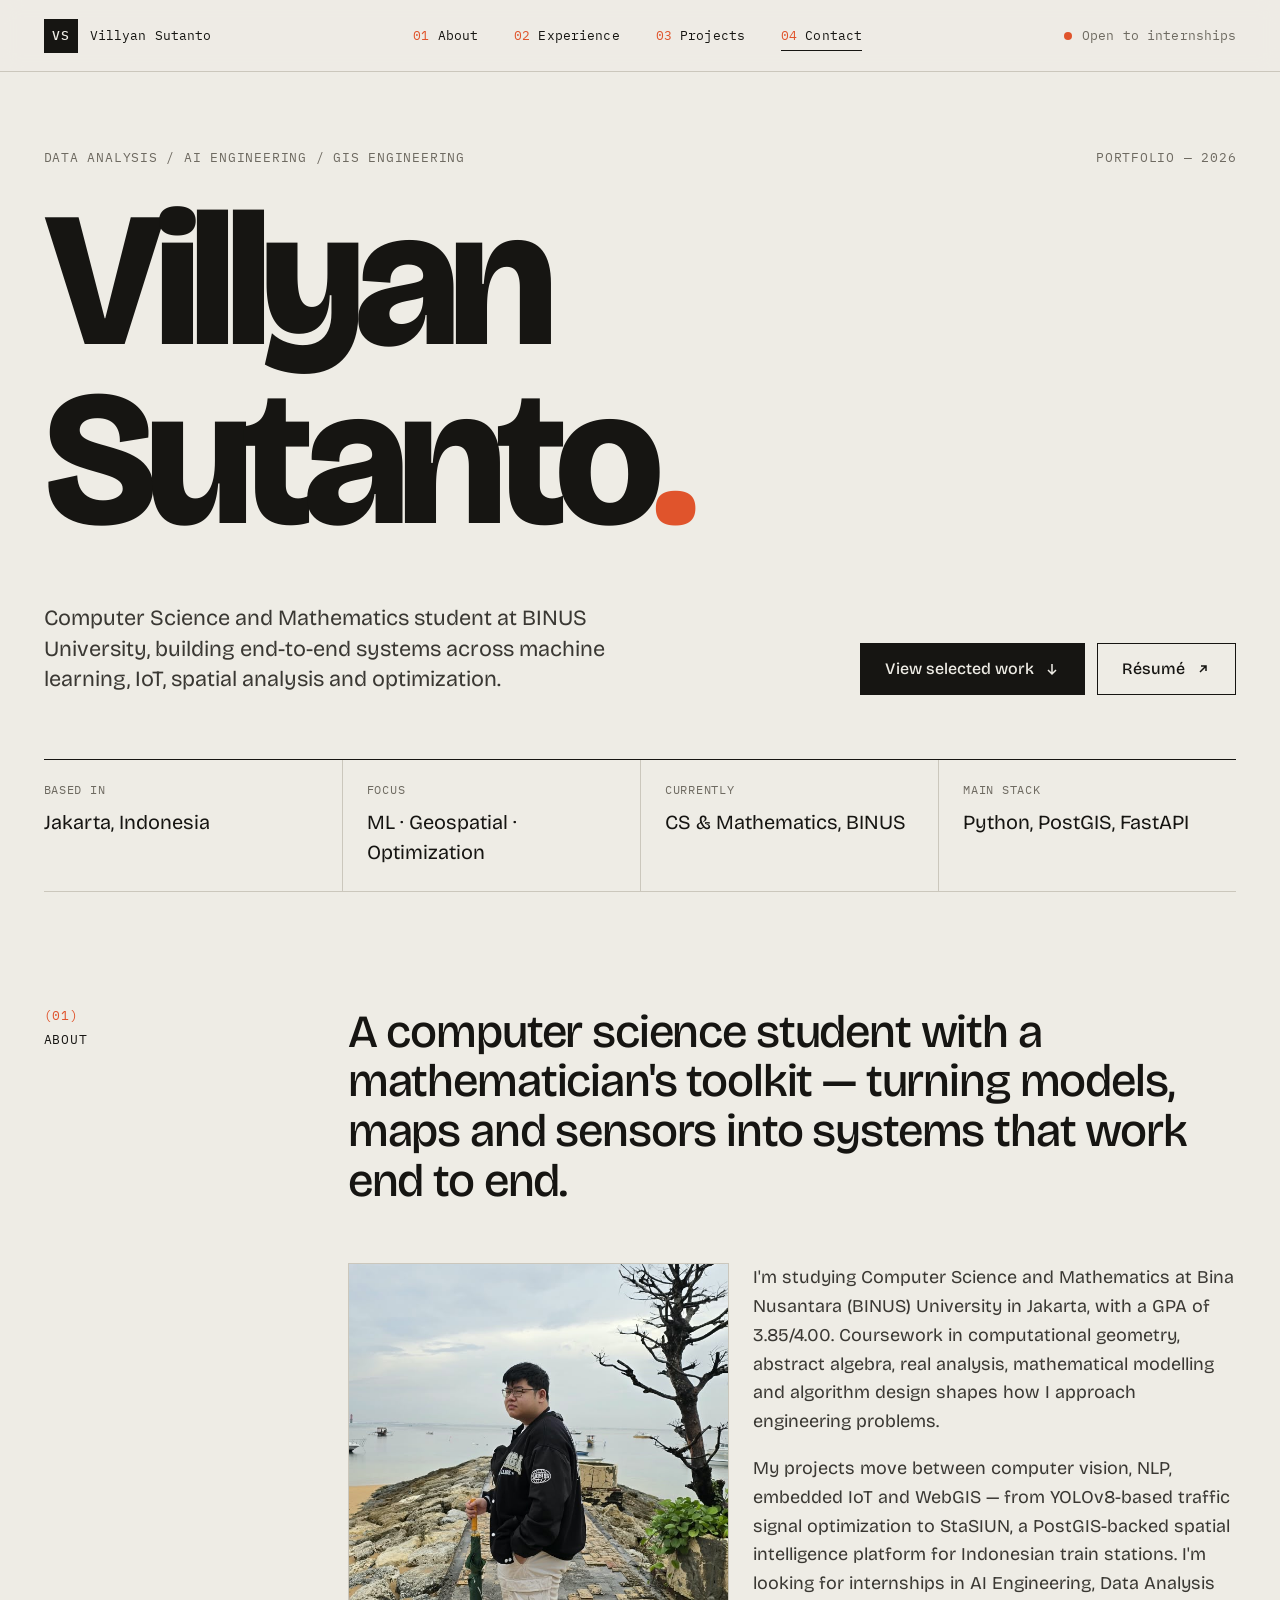
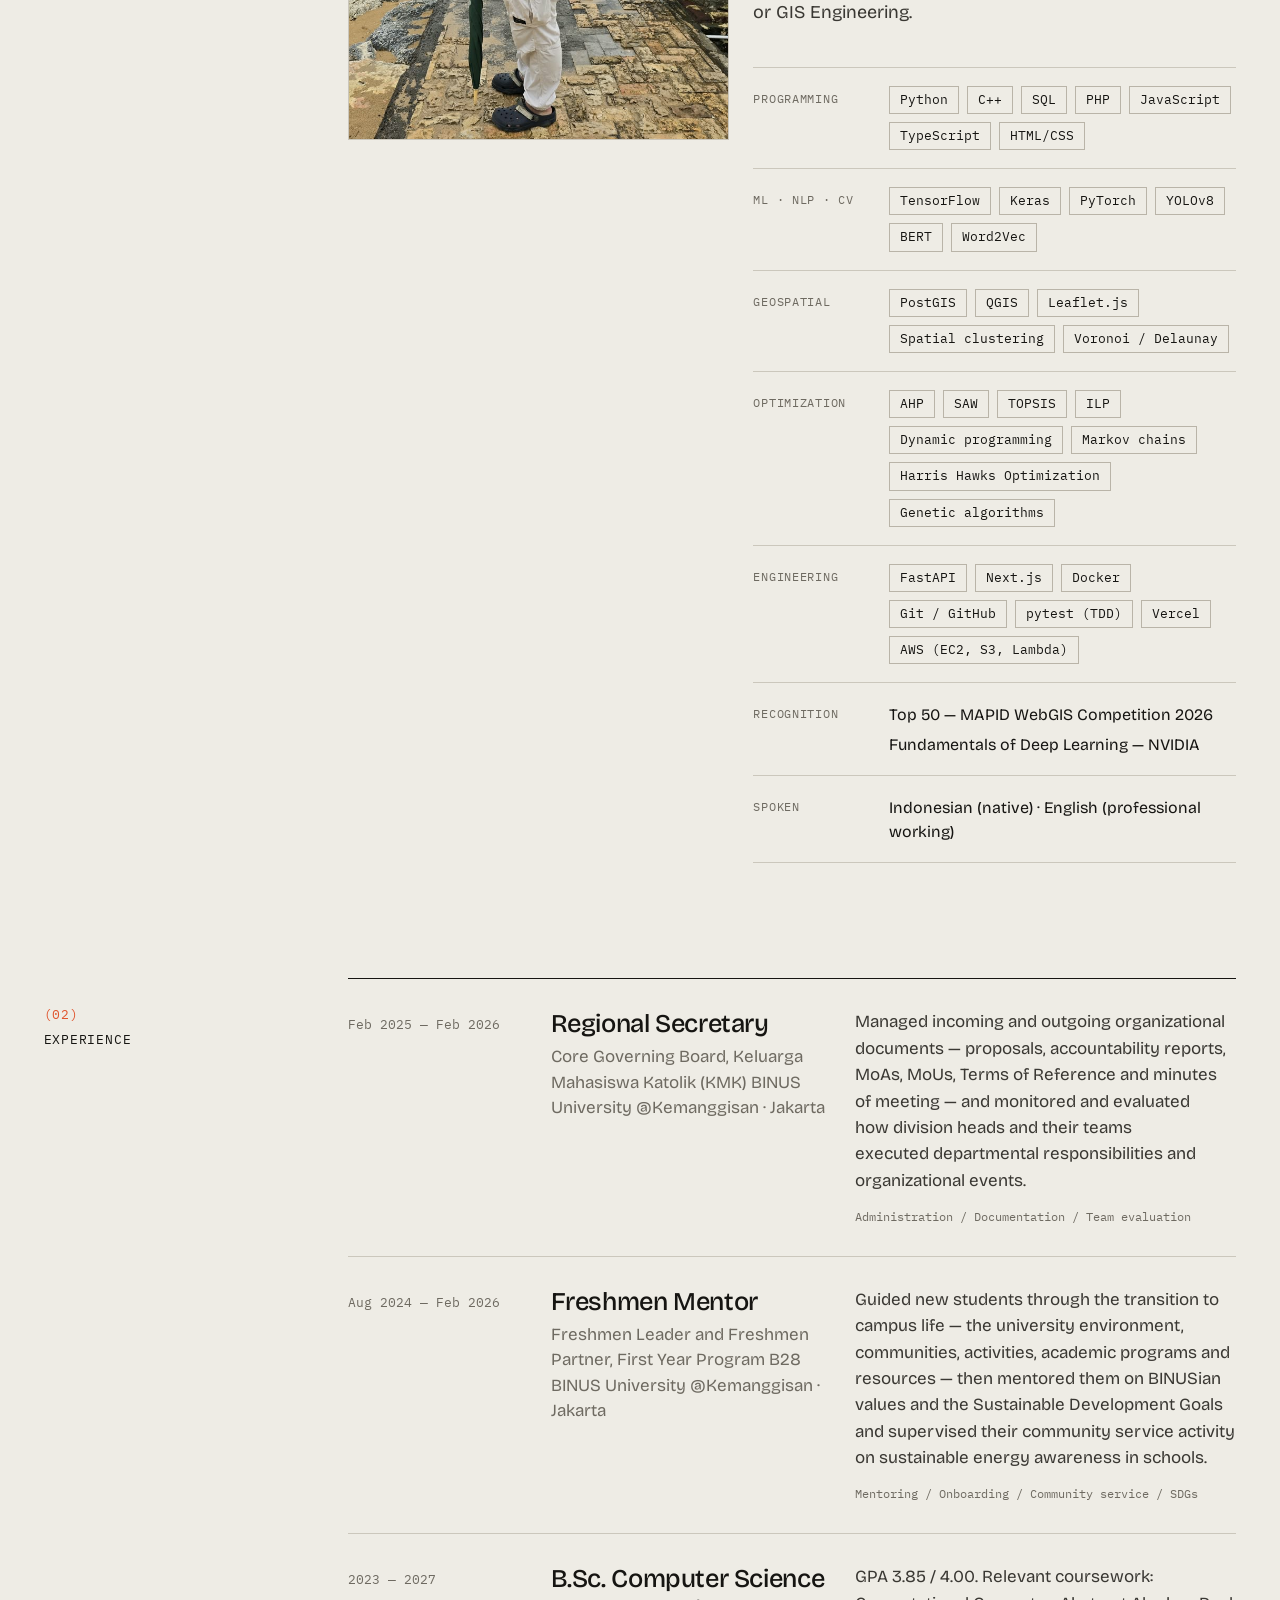
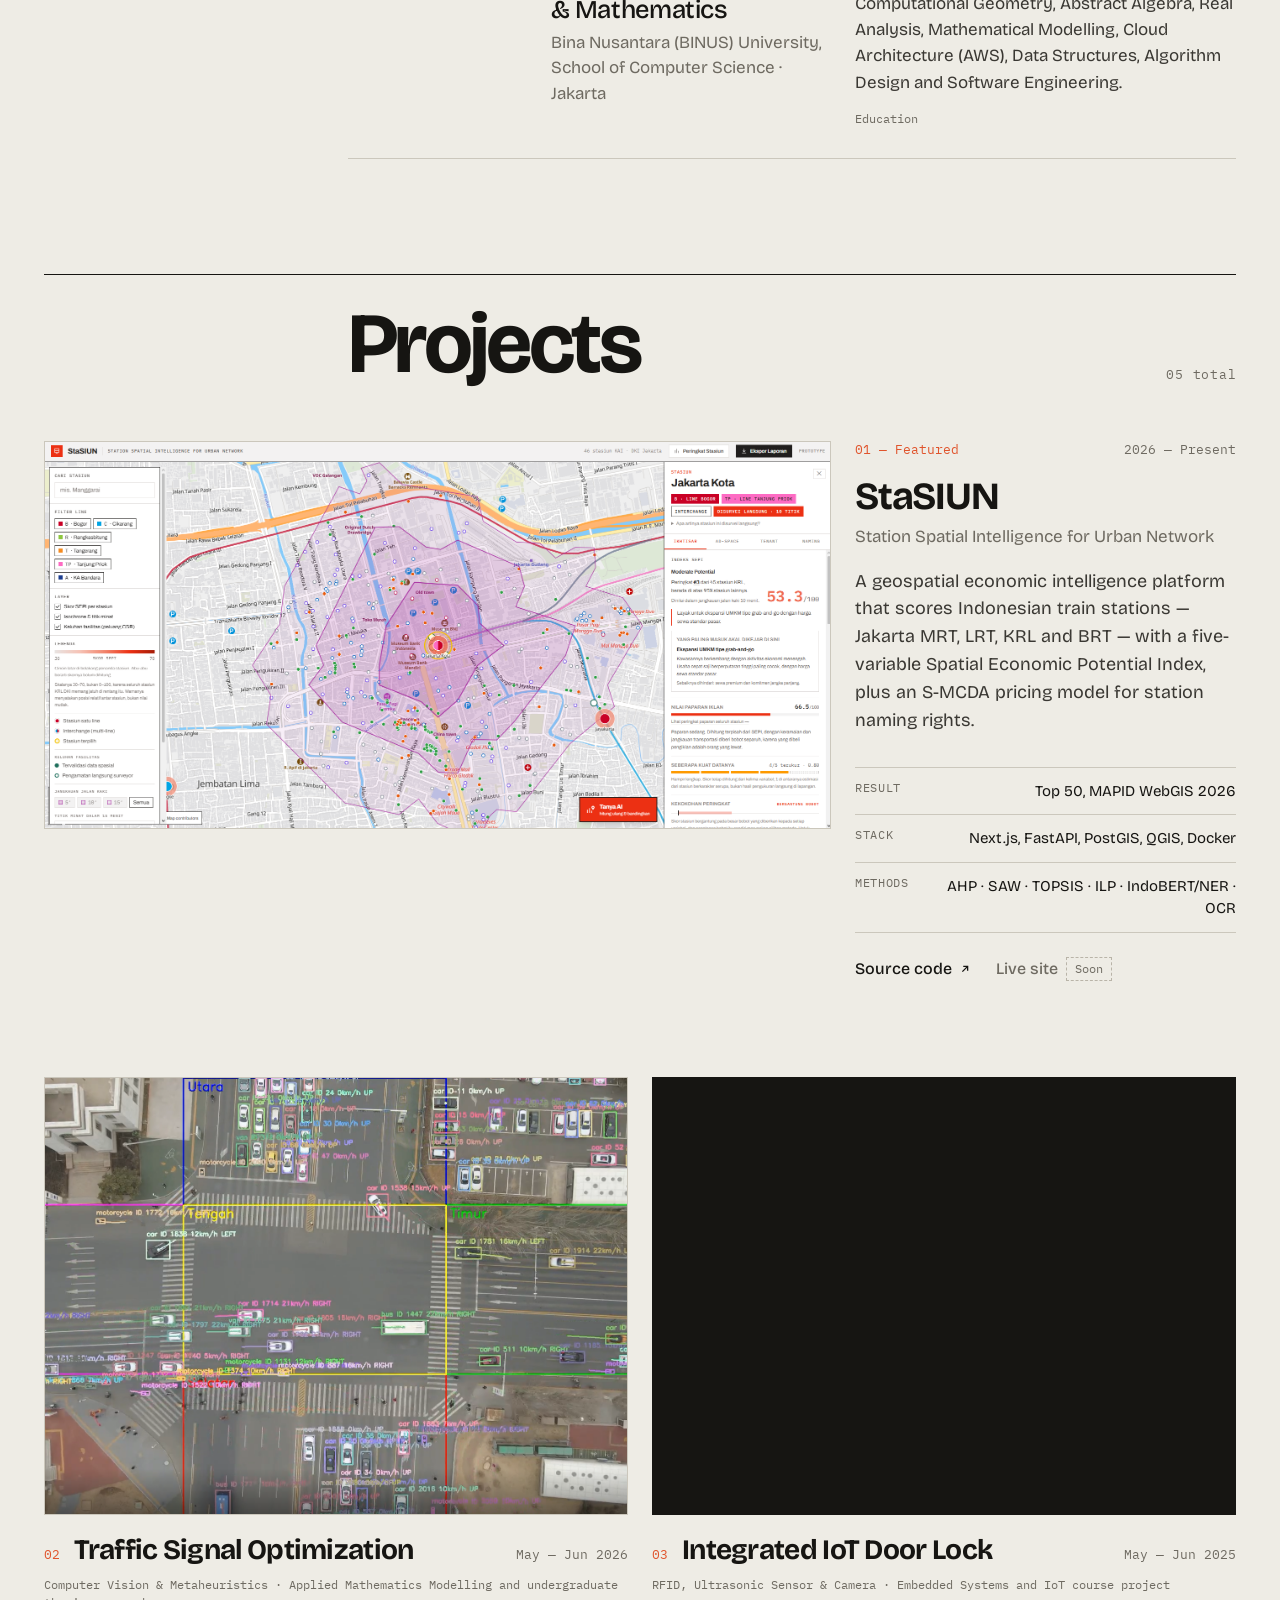
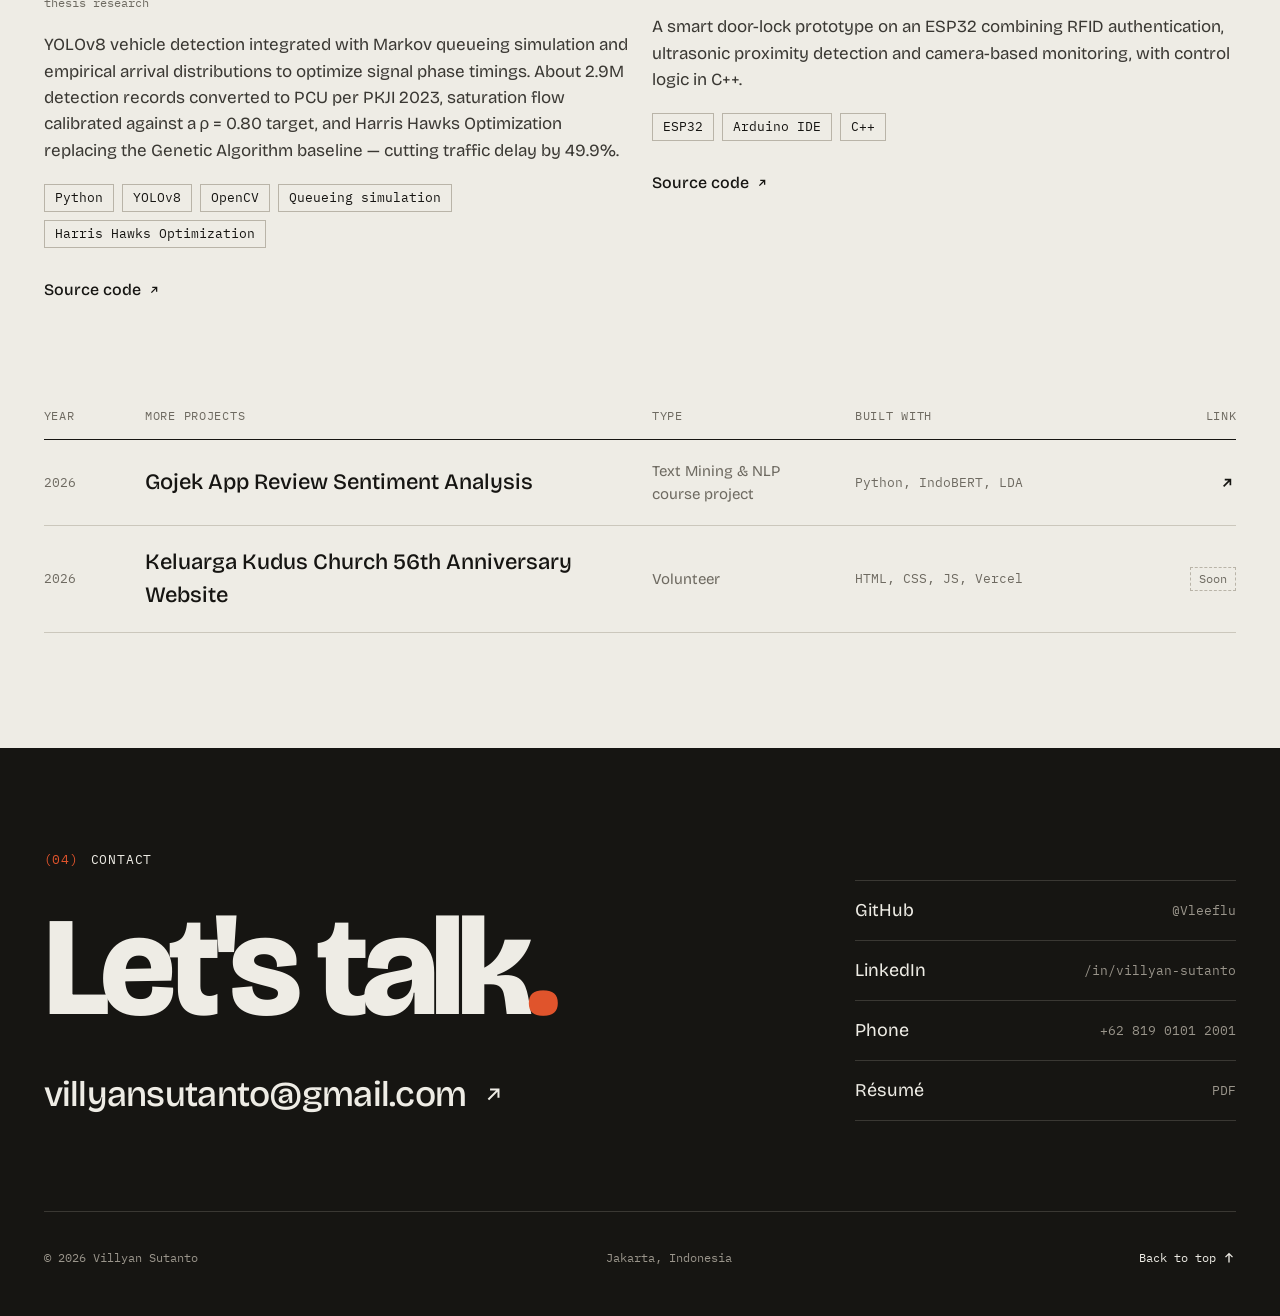
==== commit 939774c8: "trafficopt image" ====
--- a/index.html
+++ b/index.html
@@ -237,8 +237,9 @@
       <div class="pair">
         <article class="card" data-reveal>
           <a class="card__media-link" href="https://github.com/Vleeflu/TrafficSignalOptimizationHHO" target="_blank" rel="noopener" aria-label="Open Traffic Signal Optimization on GitHub">
-            <!-- Replace the label with an <img> -->
-            <figure class="media media--4x3"><span class="media__label">[Traffic detection frame — 4:3]</span></figure>
+            <figure class="media media--4x3">
+              <img src="assets/TrafficOpt.png" width="1919" height="1030" loading="lazy" decoding="async" alt="Aerial view of an intersection with YOLOv8 bounding boxes, vehicle IDs, speeds and north, south, east, west and centre zones">
+            </figure>
           </a>
           <div class="card__head">
             <div class="card__name"><span class="mono-num accent">02</span><h3>Traffic Signal Optimization</h3></div>
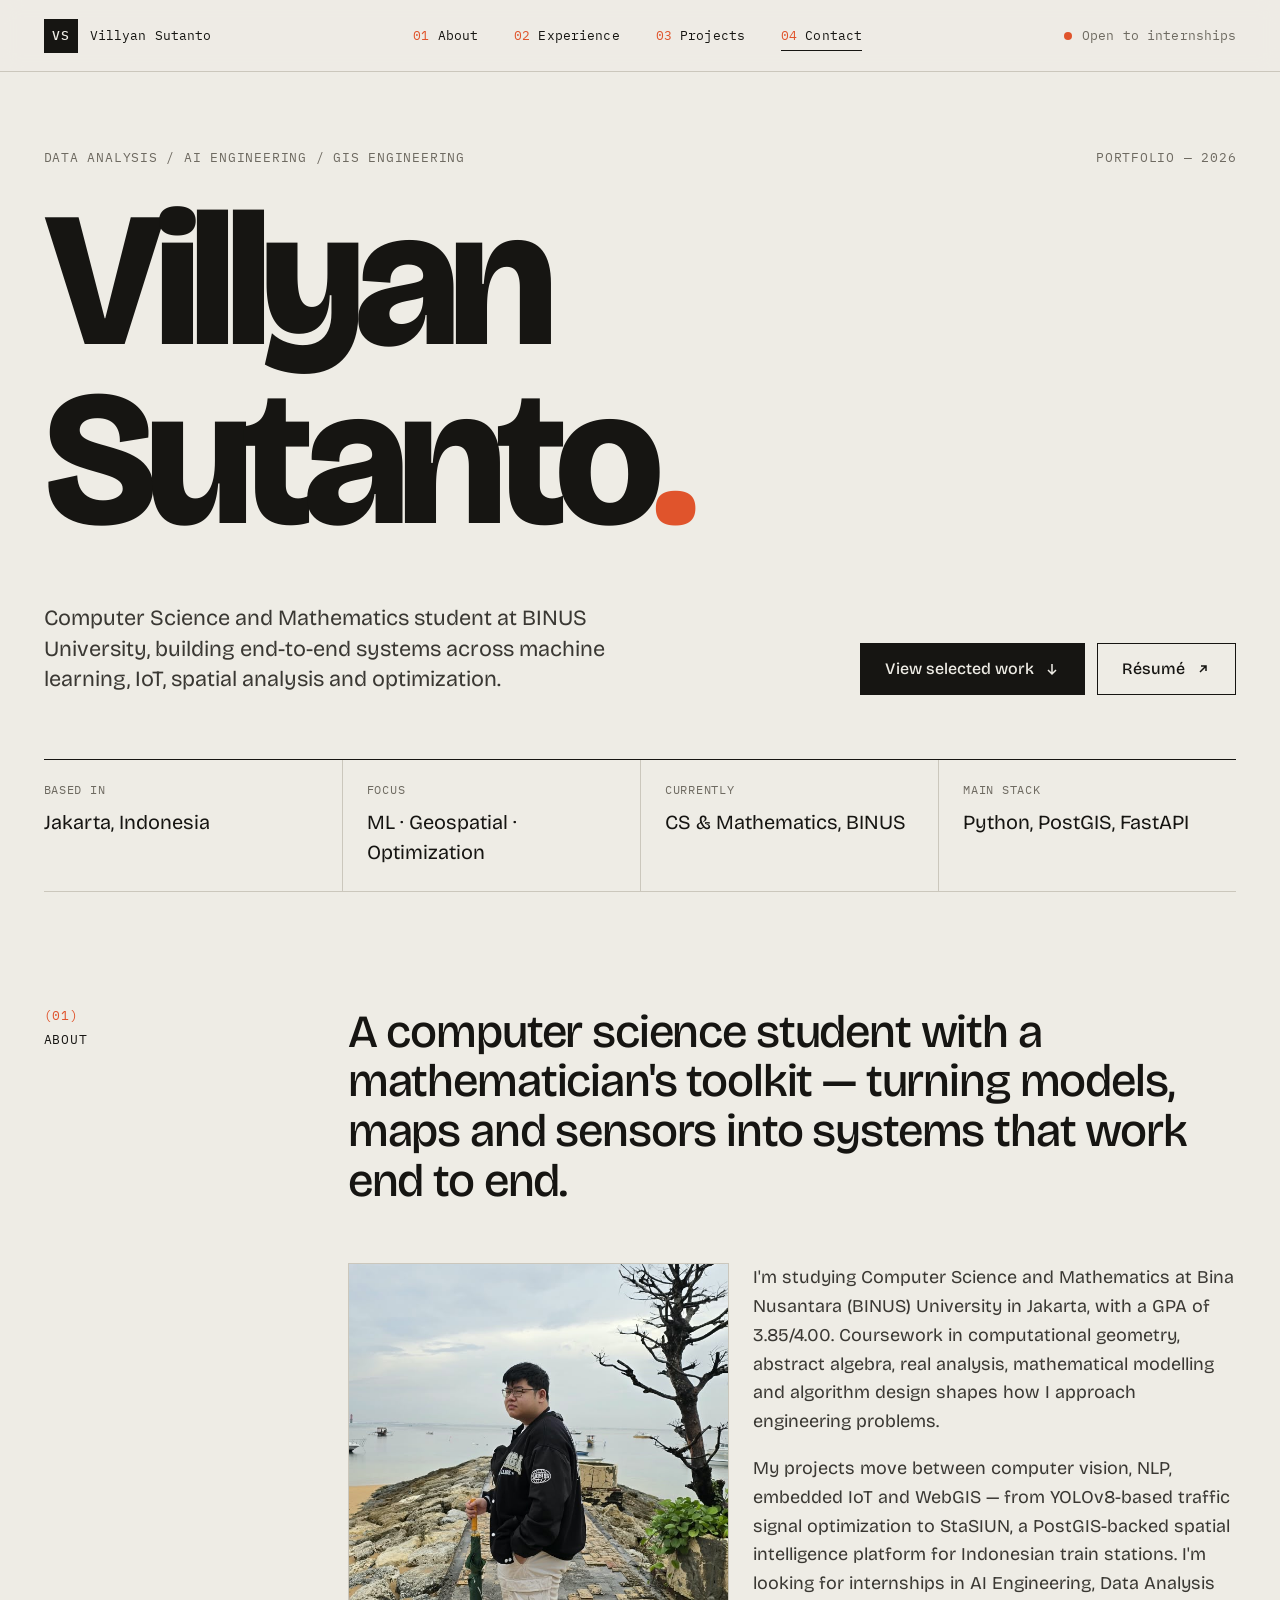
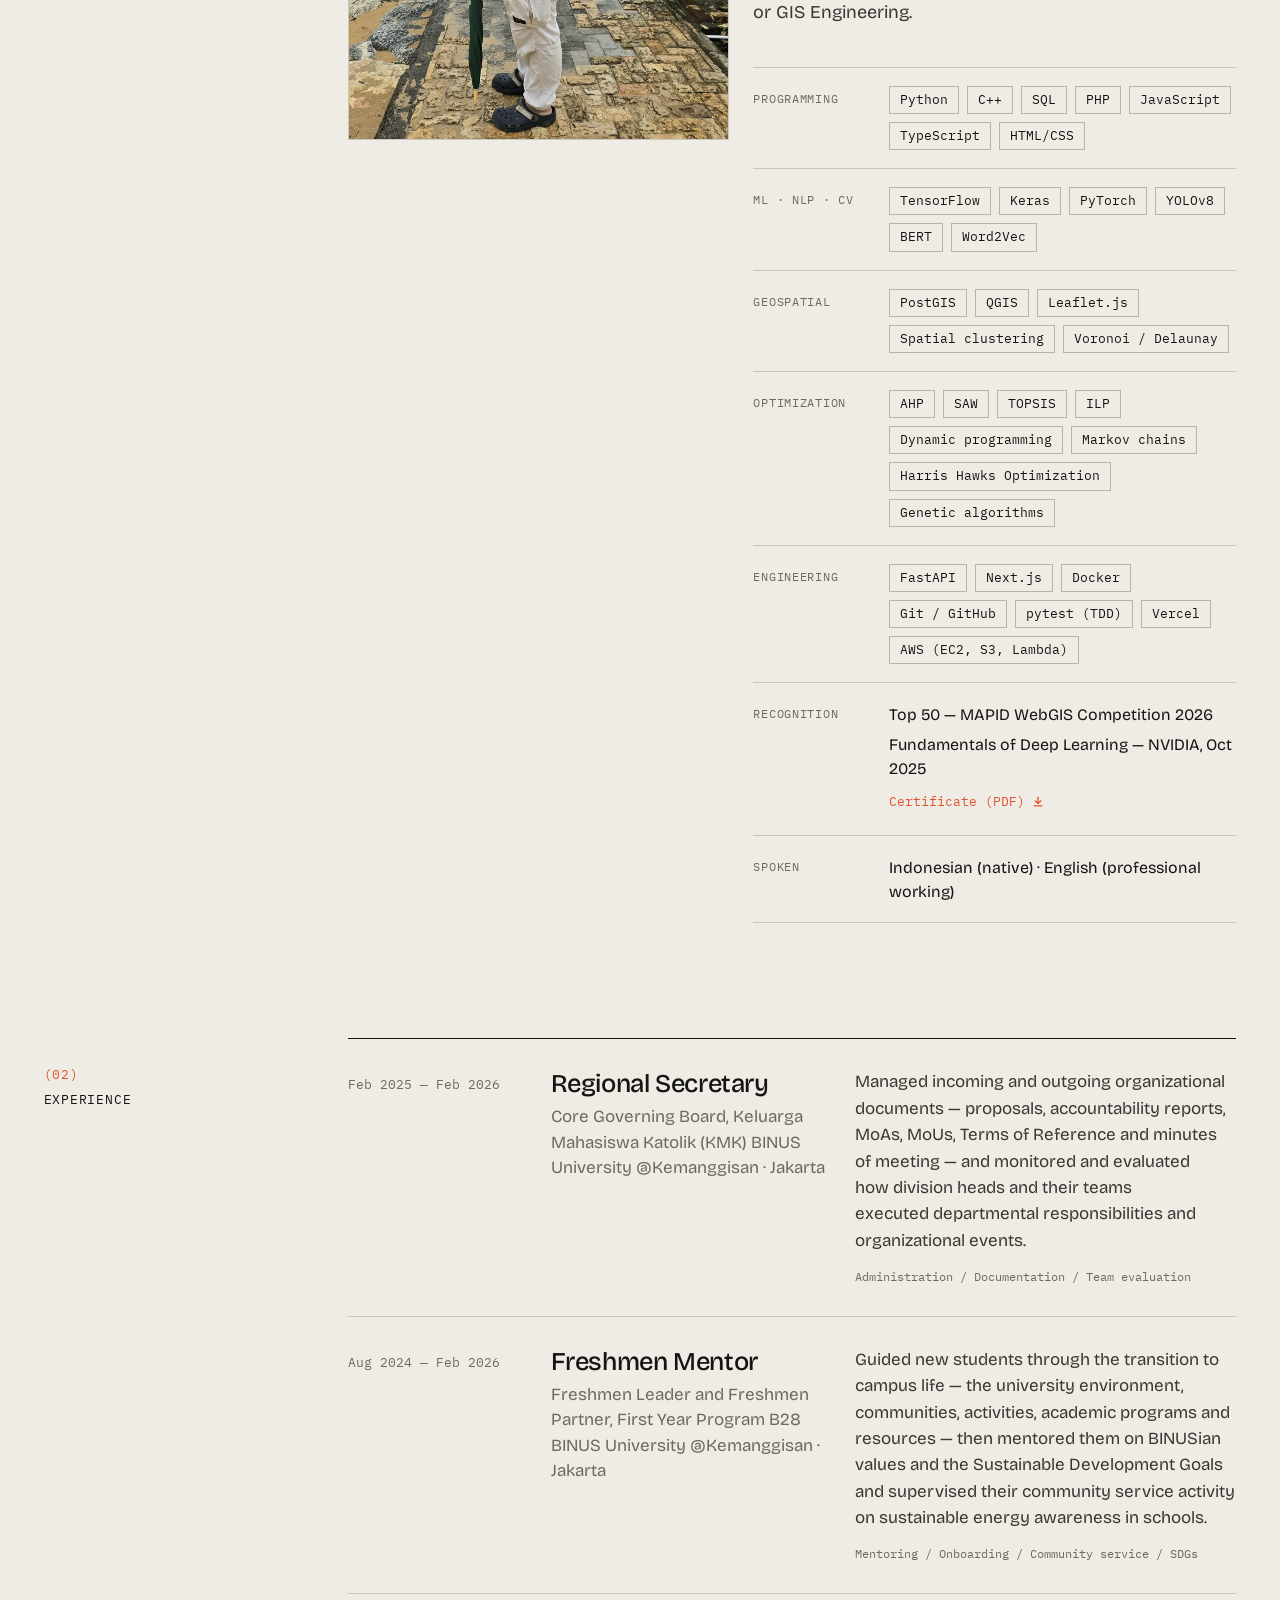
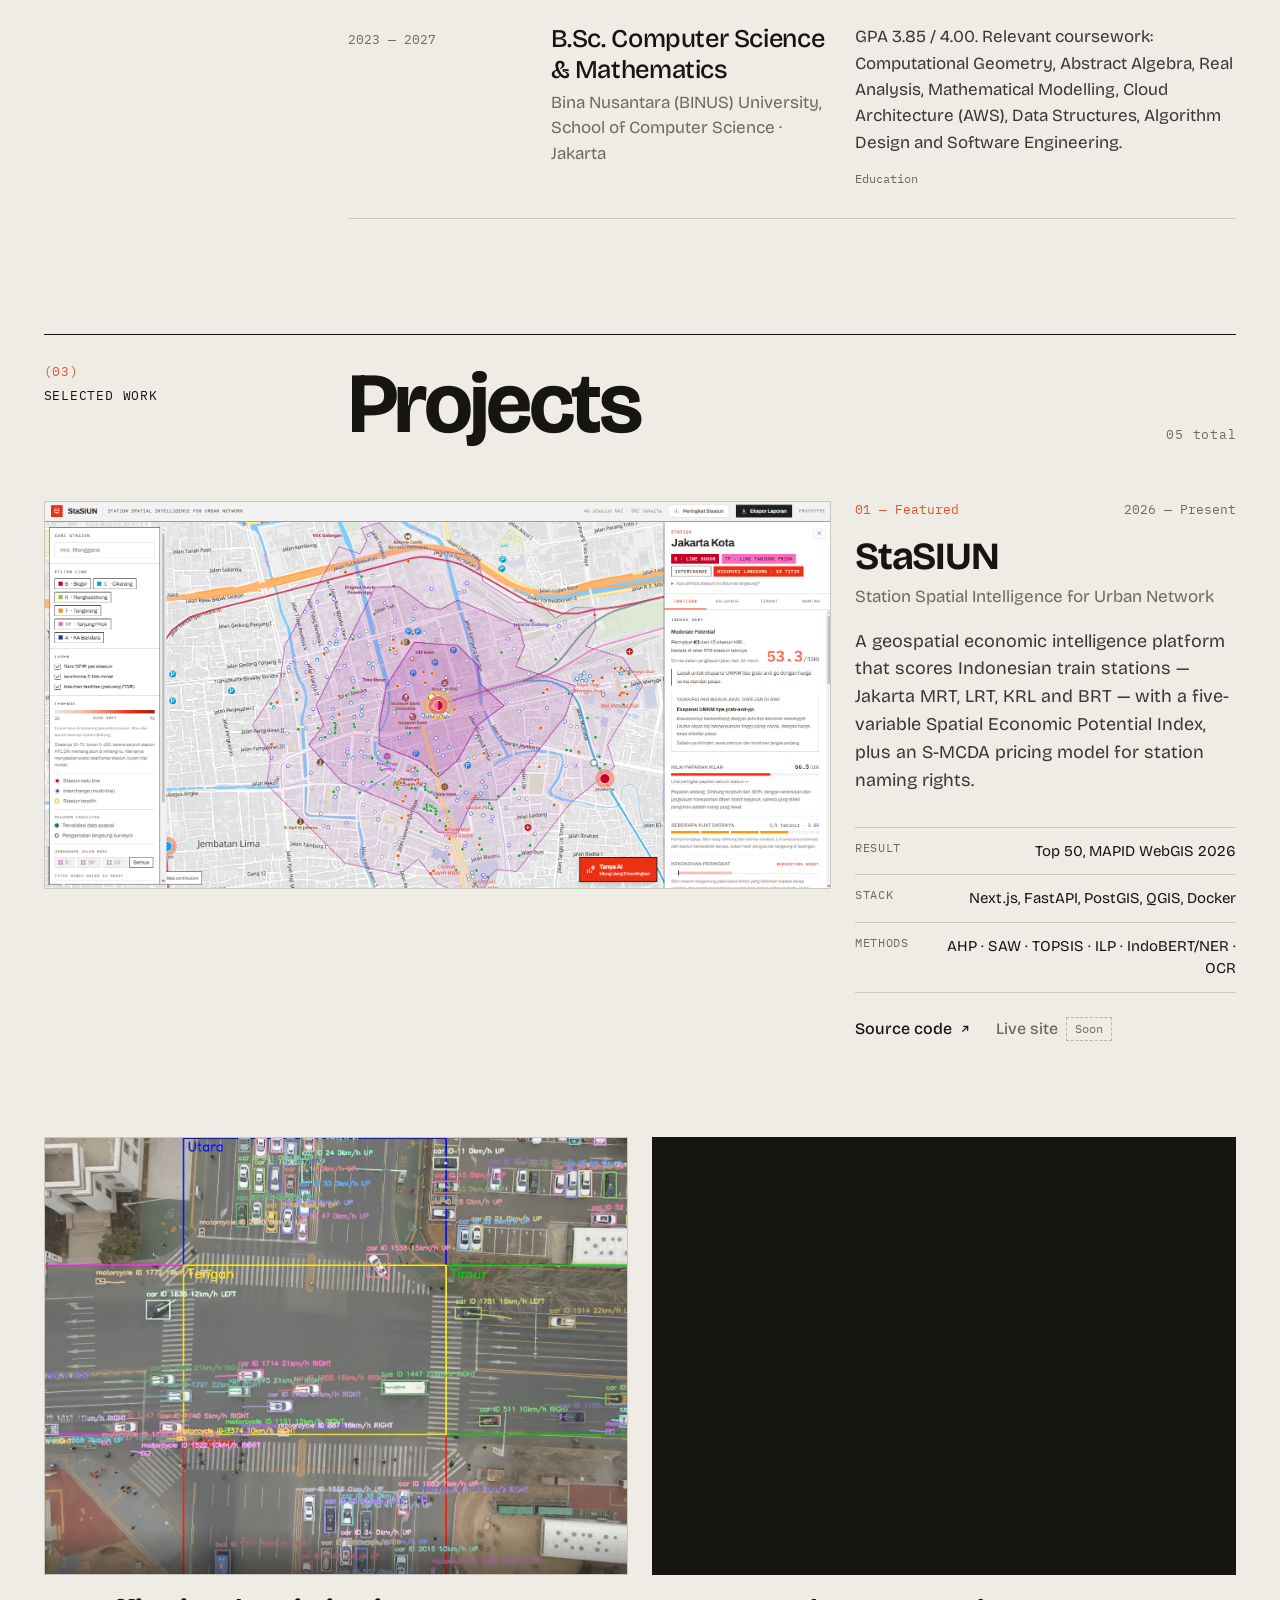
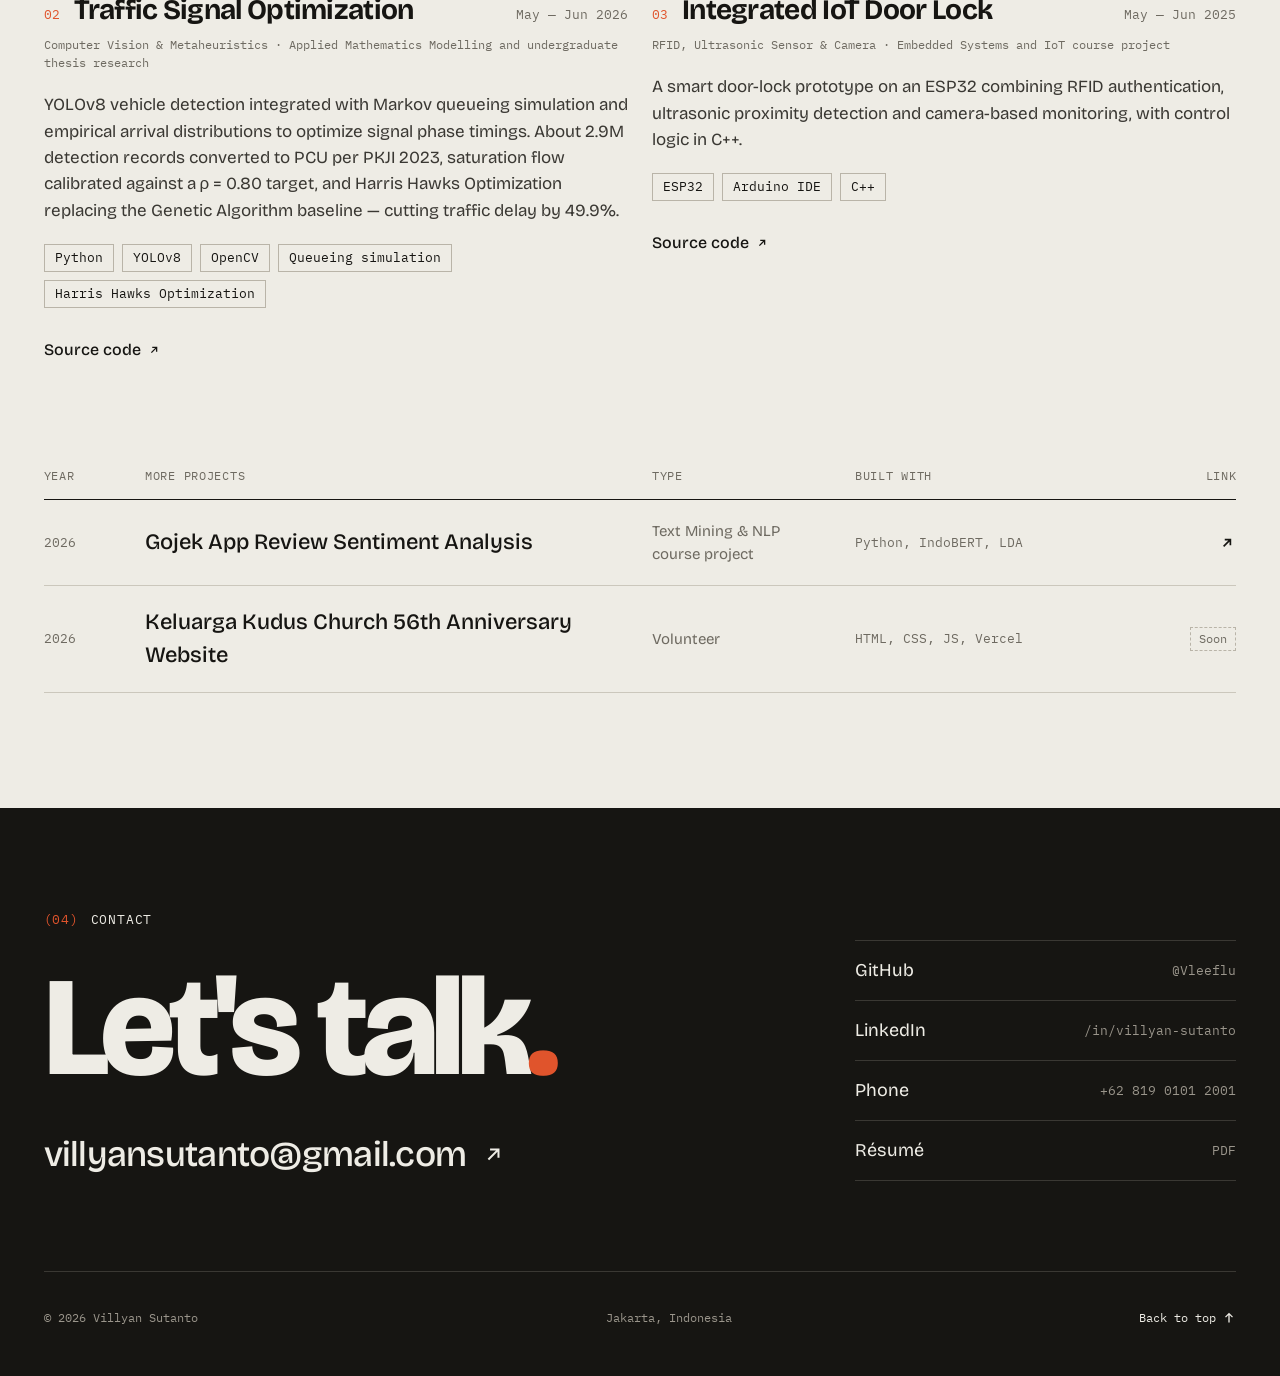
==== commit cef65c9a: "nvidia certificate" ====
--- a/index.html
+++ b/index.html
@@ -131,7 +131,13 @@
                 <dt class="mono-label">Recognition</dt>
                 <dd class="recognition">
                   <span>Top 50 — MAPID WebGIS Competition 2026</span>
-                  <span>Fundamentals of Deep Learning — NVIDIA</span>
+                  <span class="recognition__item">
+                    <span>Fundamentals of Deep Learning — NVIDIA, Oct 2025</span>
+                    <a class="link-arrow recognition__file" href="assets/My%20Learning%20_%20NVIDIA.pdf" download="Villyan-Sutanto-NVIDIA-Fundamentals-of-Deep-Learning.pdf" type="application/pdf">
+                      <span>Certificate (PDF)</span>
+                      <svg width="14" height="14" viewBox="0 0 16 16" fill="none" stroke="currentColor" stroke-width="1.5" aria-hidden="true"><path d="M8 3v8M4.5 7.5L8 11l3.5-3.5M3 13.5h10"/></svg>
+                    </a>
+                  </span>
                 </dd>
               </div>
               <div class="skills__row">
--- a/css/style.css
+++ b/css/style.css
@@ -310,6 +310,9 @@
 }
 .skills__row dt { font-size: 12px; color: var(--muted); padding-top: 5px; }
 .recognition { display: flex; flex-direction: column; gap: 6px; padding-top: 2px; font-size: 16px; }
+.recognition__item { display: flex; flex-wrap: wrap; align-items: center; gap: 4px 16px; }
+.recognition__file { min-height: 32px; font-family: var(--mono); font-size: 13px; color: var(--accent); }
+.recognition__file:hover svg { transform: translateY(2px); }
 
 /* ---------- Experience ---------- */
 .jobs { border-top: 1px solid var(--ink); }
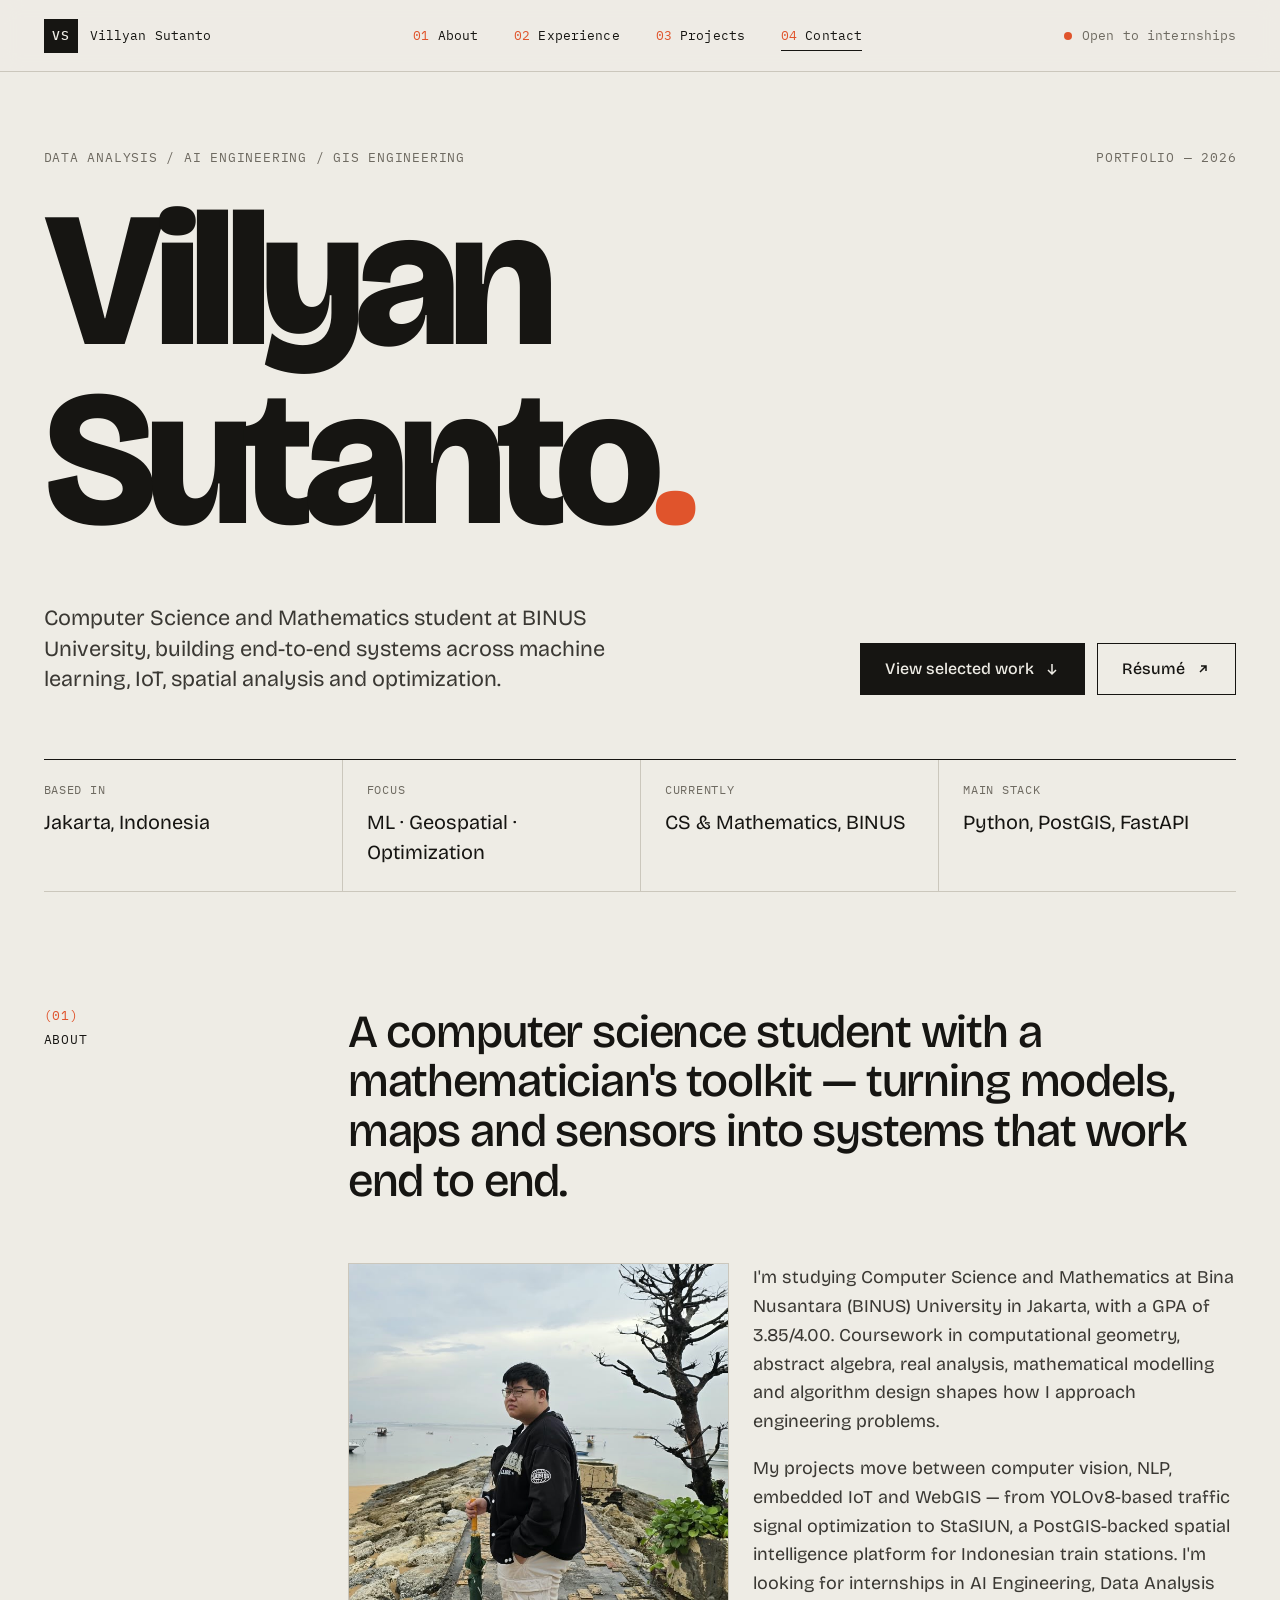
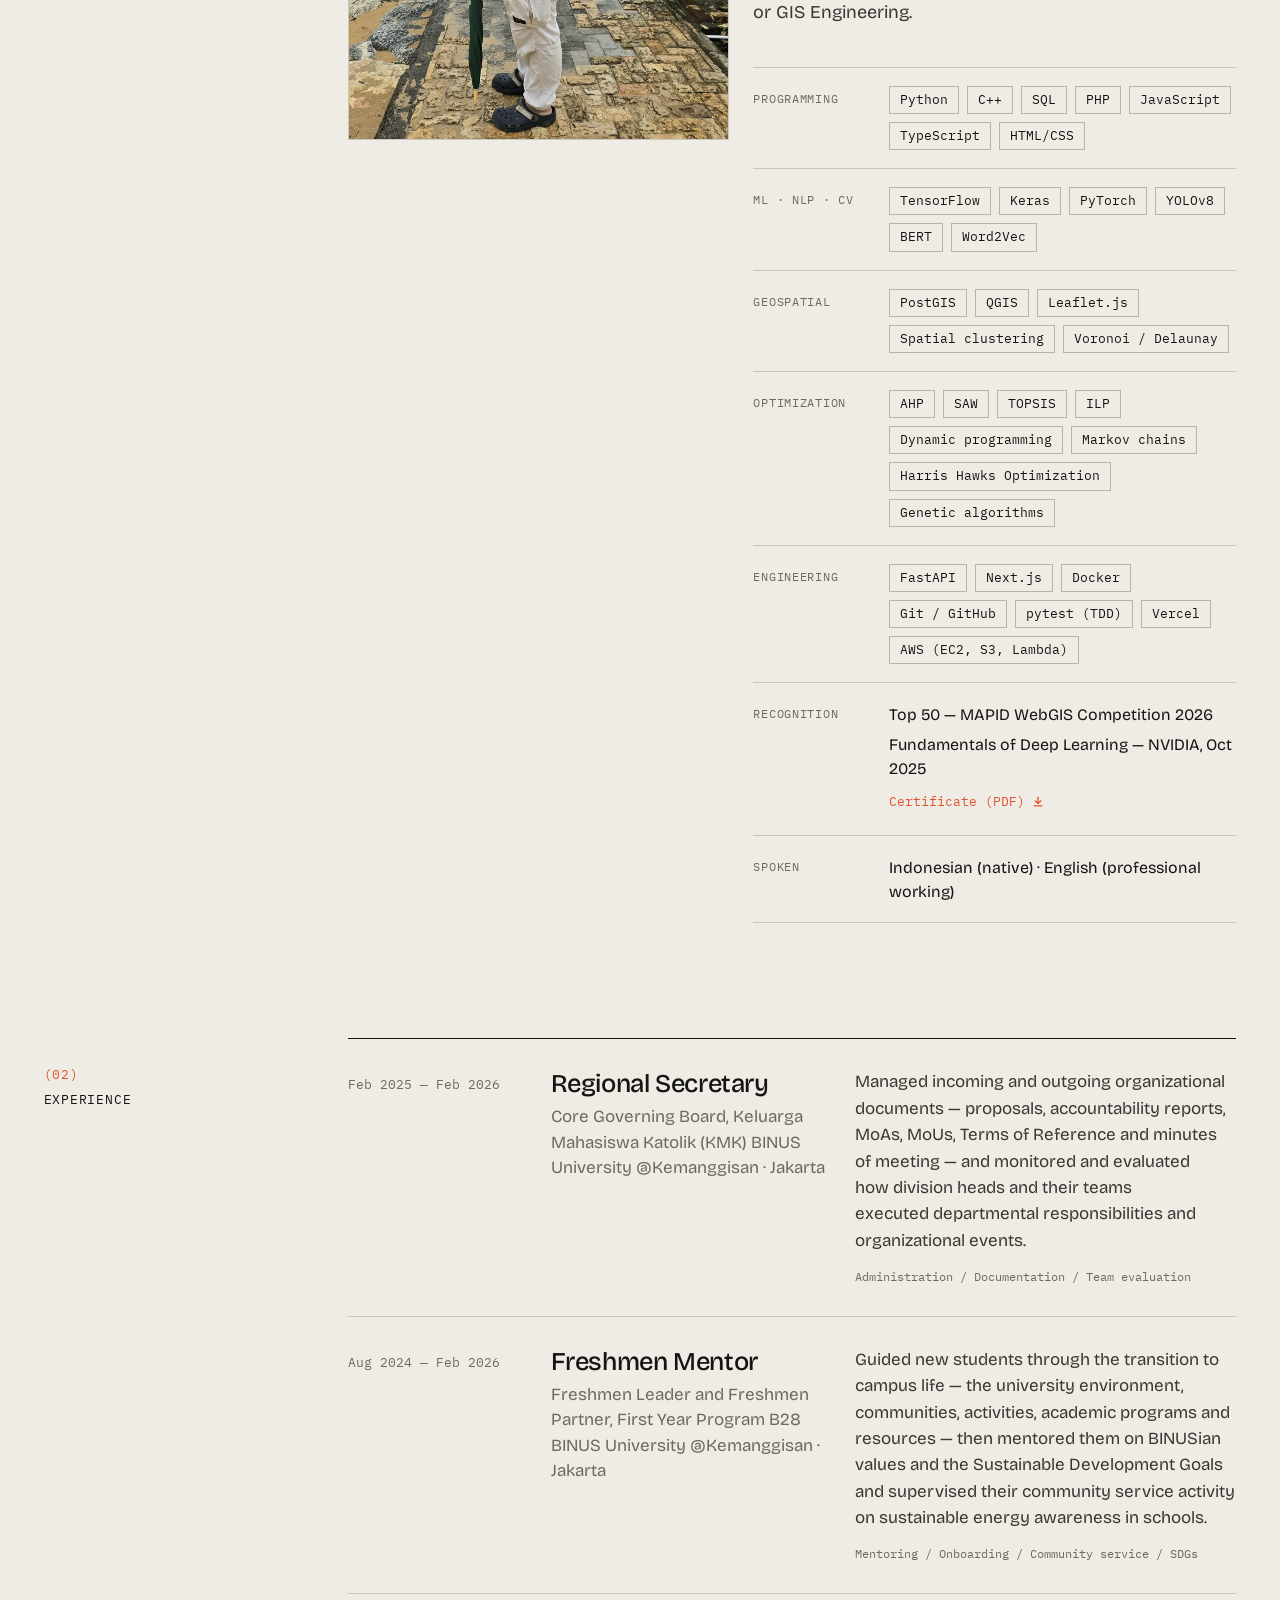
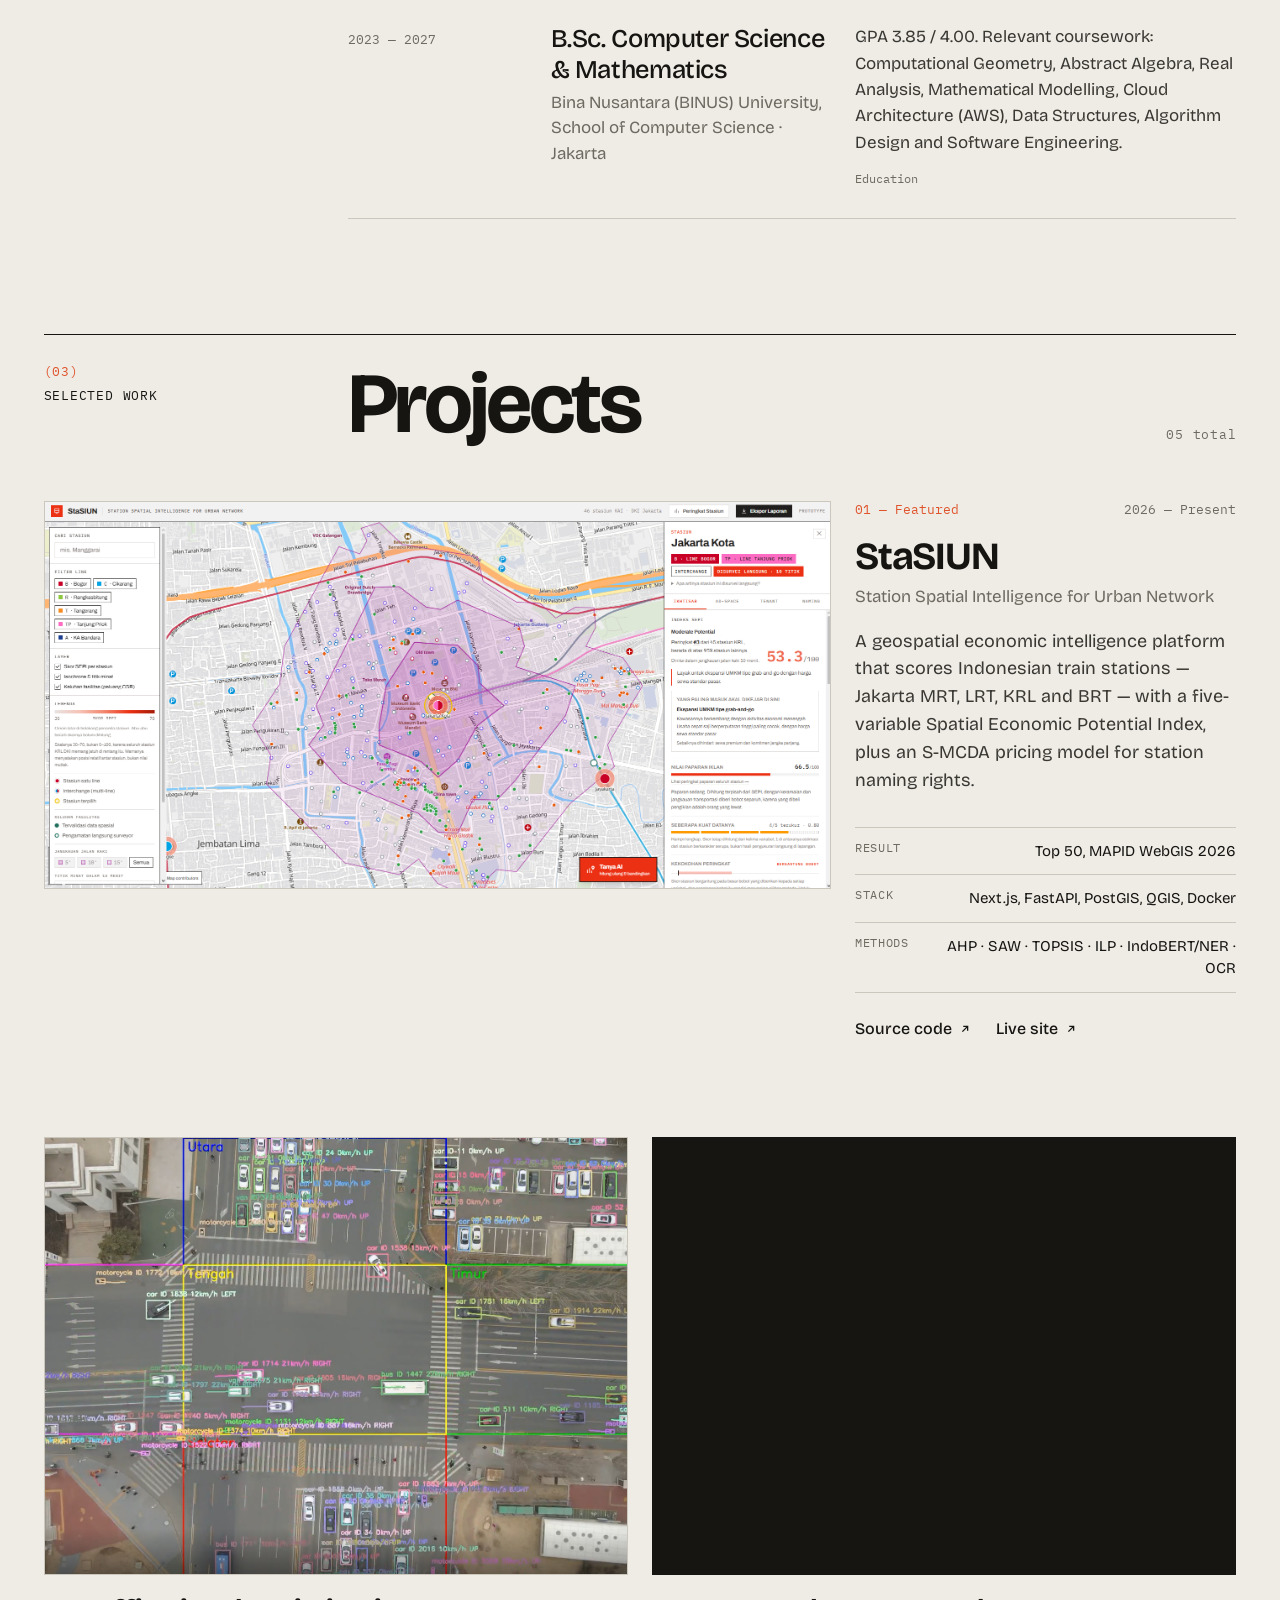
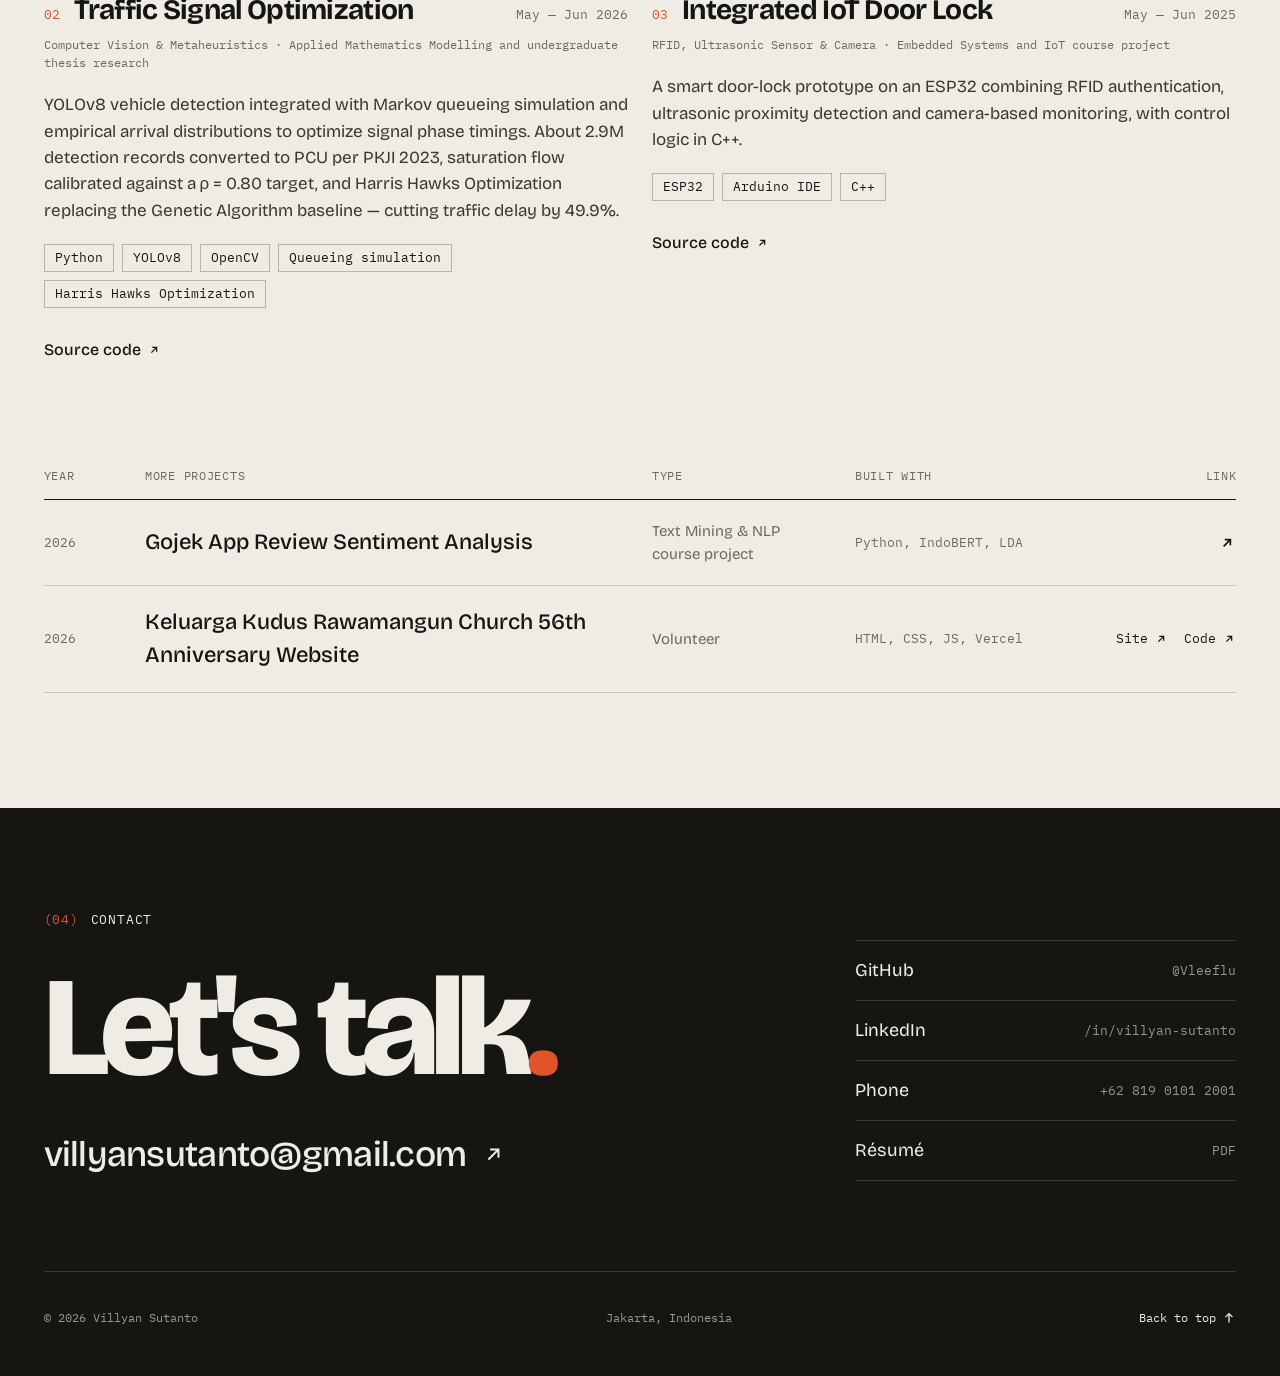
==== commit ba49cc10: "bug fix" ====
--- a/index.html
+++ b/index.html
@@ -24,7 +24,6 @@
 <body>
   <a class="skip-link" href="#main">Skip to content</a>
 
-  <!-- ============ HEADER ============ -->
   <header class="header" id="top">
     <a class="brand" href="#top" aria-label="Back to top">
       <span class="brand__mark">VS</span>
@@ -51,7 +50,6 @@
 
   <main id="main">
 
-    <!-- ============ HERO ============ -->
     <section class="hero container">
       <div class="hero__meta mono-label">
         <span>Data Analysis / AI Engineering / GIS Engineering</span>
@@ -85,7 +83,6 @@
       </dl>
     </section>
 
-    <!-- ============ 01 ABOUT ============ -->
     <section class="section container" id="about">
       <div class="section__label mono-label" data-reveal>
         <span class="accent">(01)</span>
@@ -152,7 +149,6 @@
       </div>
     </section>
 
-    <!-- ============ 02 EXPERIENCE ============ -->
     <section class="section section--ruled container" id="experience">
       <div class="section__label mono-label" data-reveal>
         <span class="accent">(02)</span>
@@ -196,7 +192,6 @@
       </ol>
     </section>
 
-    <!-- ============ 03 PROJECTS ============ -->
     <section class="projects container" id="projects">
       <div class="projects__head">
         <div class="section__label mono-label" data-reveal>
@@ -207,7 +202,6 @@
         <span class="projects__count mono-label" data-reveal>05 total</span>
       </div>
 
-      <!-- Featured project -->
       <article class="featured">
         <a class="featured__media-link" href="https://github.com/Vleeflu/StaSIUN" target="_blank" rel="noopener" aria-label="Open StaSIUN on GitHub" data-reveal>
           <figure class="media media--wide">
@@ -232,14 +226,12 @@
             </dl>
             <div class="featured__links">
               <a class="link-arrow" href="https://github.com/Vleeflu/StaSIUN" target="_blank" rel="noopener"><span>Source code</span><svg width="14" height="14" viewBox="0 0 16 16" fill="none" stroke="currentColor" stroke-width="1.5" aria-hidden="true"><path d="M5 11L11 5M6 5h5v5"/></svg></a>
-              <!-- Swap this for a link-arrow once StaSIUN is deployed -->
-              <span class="link-soon">Live site <span class="link-soon__tag">Soon</span></span>
+              <a class="link-arrow" href="http://103.247.11.59:3000/" target="_blank" rel="noopener"><span>Live site</span><svg width="14" height="14" viewBox="0 0 16 16" fill="none" stroke="currentColor" stroke-width="1.5" aria-hidden="true"><path d="M5 11L11 5M6 5h5v5"/></svg></a>
             </div>
           </div>
         </div>
       </article>
 
-      <!-- Two secondary projects -->
       <div class="pair">
         <article class="card" data-reveal>
           <a class="card__media-link" href="https://github.com/Vleeflu/TrafficSignalOptimizationHHO" target="_blank" rel="noopener" aria-label="Open Traffic Signal Optimization on GitHub">
@@ -274,7 +266,6 @@
         </article>
       </div>
 
-      <!-- Archive list -->
       <div class="archive" data-reveal>
         <div class="archive__head mono-label" aria-hidden="true">
           <span class="archive__year">Year</span>
@@ -290,19 +281,20 @@
           <span class="archive__stack">Python, IndoBERT, LDA</span>
           <svg class="archive__arrow" width="18" height="18" viewBox="0 0 16 16" fill="none" stroke="currentColor" stroke-width="1.5" aria-hidden="true"><path d="M5 11L11 5M6 5h5v5"/></svg>
         </a>
-        <!-- Once the church website has its domain, turn this <div> into an <a href="…" target="_blank" rel="noopener"> and swap the "Soon" tag for the arrow svg above -->
         <div class="archive__row row">
           <span class="archive__year">2026</span>
-          <span class="archive__name">Keluarga Kudus Church 56th Anniversary Website</span>
+          <a class="archive__name archive__name-link" href="https://hutkeluargakudusrawamangun56.site" target="_blank" rel="noopener">Keluarga Kudus Rawamangun Church 56th Anniversary Website</a>
           <span class="archive__type">Volunteer</span>
           <span class="archive__stack">HTML, CSS, JS, Vercel</span>
-          <span class="archive__arrow link-soon__tag">Soon</span>
+          <span class="archive__arrow archive__links">
+            <a class="link-arrow" href="https://hutkeluargakudusrawamangun56.site" target="_blank" rel="noopener"><span>Site</span><svg width="14" height="14" viewBox="0 0 16 16" fill="none" stroke="currentColor" stroke-width="1.5" aria-hidden="true"><path d="M5 11L11 5M6 5h5v5"/></svg></a>
+            <a class="link-arrow" href="https://github.com/Vleeflu/Web_HUT_Gereja" target="_blank" rel="noopener"><span>Code</span><svg width="14" height="14" viewBox="0 0 16 16" fill="none" stroke="currentColor" stroke-width="1.5" aria-hidden="true"><path d="M5 11L11 5M6 5h5v5"/></svg></a>
+          </span>
         </div>
       </div>
     </section>
   </main>
 
-  <!-- ============ 04 CONTACT ============ -->
   <footer class="contact" id="contact">
     <div class="container">
       <div class="contact__grid">
--- a/css/style.css
+++ b/css/style.css
@@ -1,8 +1,3 @@
-/* =========================================================
-   Portfolio — styles
-   Change --accent to re-colour the whole site.
-   ========================================================= */
-
 :root {
   --paper: #EEECE5;
   --paper-hover: #E6E3DA;
@@ -13,8 +8,7 @@
   --muted: #6E6A61;
   --rule: #CBC7BC;
   --chip: #B9B4A8;
-  --accent: #E0542C; /* try #3F74E0, #3A9A5B or #161512 */
-
+  --accent: #E0542C;
   --dark-rule: #3A3833;
   --dark-muted: #9A958B;
 
@@ -27,7 +21,6 @@
   --ease: cubic-bezier(.2, .7, .1, 1);
 }
 
-/* ---------- Reset ---------- */
 *, *::before, *::after { box-sizing: border-box; }
 html { scroll-behavior: smooth; -webkit-text-size-adjust: 100%; }
 body {
@@ -58,7 +51,6 @@
 }
 .skip-link:focus { top: 12px; }
 
-/* ---------- Utilities ---------- */
 .container { width: 100%; max-width: 1600px; margin-inline: auto; padding-inline: var(--pad); }
 .accent { color: var(--accent); }
 .muted { color: var(--muted); }
@@ -79,16 +71,6 @@
 .link-arrow:hover span { text-decoration: underline; text-underline-offset: 4px; }
 .link-arrow:hover svg { transform: translate(2px, -2px); }
 
-.link-soon { display: inline-flex; align-items: center; gap: 8px; color: var(--muted); }
-.link-soon__tag {
-  padding: 2px 8px;
-  border: 1px dashed var(--chip);
-  font-family: var(--mono);
-  font-size: 12px;
-  font-weight: 400;
-  color: var(--muted);
-}
-
 .row { transition: background-color .25s ease; }
 .row:hover { background-color: var(--paper-hover); }
 
@@ -101,7 +83,6 @@
   line-height: 1.4;
 }
 
-/* ---------- Media placeholders / images ---------- */
 .media {
   position: relative;
   display: flex;
@@ -125,10 +106,8 @@
 }
 a:hover .media img, .featured:hover .media img { transform: scale(1.03); }
 
-/* Profile photo: keep the subject (lower half of the shot) in frame */
 .media--portrait img { object-position: 50% 88%; }
 
-/* Portrait video centred in a landscape frame */
 .media--video { background: var(--ink); border-color: var(--ink); }
 .media video {
   position: absolute; inset: 0;
@@ -136,7 +115,6 @@
   object-fit: contain;
 }
 
-/* ---------- Buttons ---------- */
 .btn {
   display: inline-flex;
   align-items: center;
@@ -154,9 +132,6 @@
 .btn--outline { color: var(--ink); }
 .btn--outline:hover { background: var(--ink); color: var(--paper); }
 
-/* =========================================================
-   Header
-   ========================================================= */
 .header {
   position: sticky;
   top: 0;
@@ -219,9 +194,6 @@
   cursor: pointer;
 }
 
-/* =========================================================
-   Hero
-   ========================================================= */
 .hero { padding-top: clamp(44px, 6vw, 88px); }
 .hero__meta { display: flex; justify-content: space-between; gap: 16px; color: var(--muted); }
 
@@ -232,7 +204,6 @@
   font-weight: 800;
   letter-spacing: -0.05em;
 }
-/* extra bottom room so descenders (y, g, p) aren't clipped; negative margin keeps spacing */
 .hero__name .line { display: block; overflow: hidden; padding-bottom: 0.2em; margin-bottom: -0.17em; }
 
 .hero__row {
@@ -264,16 +235,12 @@
 .fact dt { font-size: 12px; color: var(--muted); }
 .fact dd { font-size: 20px; }
 
-/* Load animation */
 .rise { display: block; animation: rise 1s var(--ease) both; }
 .rise--2 { animation-delay: .12s; }
 .fade-in { animation: fade 0.9s ease .4s both; }
 @keyframes rise { from { transform: translateY(100%); } to { transform: translateY(0); } }
 @keyframes fade { from { opacity: 0; transform: translateY(12px); } to { opacity: 1; transform: none; } }
 
-/* =========================================================
-   Sections (label column + body column)
-   ========================================================= */
 .section {
   display: grid;
   grid-template-columns: repeat(12, minmax(0, 1fr));
@@ -284,7 +251,6 @@
 .section__body { grid-column: 4 / span 9; }
 .section--ruled .section__label { padding-top: 28px; }
 
-/* ---------- About ---------- */
 .about { display: flex; flex-direction: column; gap: clamp(28px, 4.5vw, 64px); }
 .statement {
   font-size: clamp(32px, 3.6vw, 52px);
@@ -314,7 +280,6 @@
 .recognition__file { min-height: 32px; font-family: var(--mono); font-size: 13px; color: var(--accent); }
 .recognition__file:hover svg { transform: translateY(2px); }
 
-/* ---------- Experience ---------- */
 .jobs { border-top: 1px solid var(--ink); }
 .job {
   display: grid;
@@ -331,9 +296,6 @@
 .job__detail p:first-child { font-size: 17px; line-height: 1.55; color: var(--body); text-wrap: pretty; }
 .job__tags { font-family: var(--mono); font-size: 12px; color: var(--muted); }
 
-/* =========================================================
-   Projects
-   ========================================================= */
 .projects {
   display: flex;
   flex-direction: column;
@@ -359,7 +321,6 @@
 }
 .projects__count { grid-column: 11 / span 2; justify-self: end; color: var(--muted); text-transform: none; }
 
-/* Featured */
 .featured { display: grid; grid-template-columns: repeat(12, minmax(0, 1fr)); gap: var(--gap); }
 .featured__media-link { grid-column: 1 / span 8; align-self: start; }
 .featured__info { grid-column: 9 / span 4; display: flex; flex-direction: column; justify-content: space-between; gap: 32px; }
@@ -377,7 +338,6 @@
 .specs__row dt { font-size: 12px; color: var(--muted); }
 .specs__row dd { text-align: right; }
 
-/* Pair of cards */
 .pair { display: grid; grid-template-columns: repeat(2, minmax(0, 1fr)); gap: var(--gap); margin-top: 40px; }
 .card { display: flex; flex-direction: column; gap: 20px; }
 .card__head { display: flex; justify-content: space-between; align-items: baseline; gap: 16px; }
@@ -387,7 +347,6 @@
 .card__desc { max-width: 600px; font-size: 17px; line-height: 1.55; color: var(--body); text-wrap: pretty; }
 .card__link { align-self: flex-start; min-height: 44px; font-size: 16px; font-weight: 500; }
 
-/* Archive */
 .archive { margin-top: 40px; }
 .archive__head, .archive__row {
   display: grid;
@@ -408,10 +367,12 @@
 .archive__row .archive__type { font-size: 15px; color: var(--muted); }
 .archive__row svg { transition: transform .25s var(--ease); }
 .archive__row:hover svg { transform: translate(3px, -3px); color: var(--accent); }
-
-/* =========================================================
-   Contact / footer
-   ========================================================= */
+.archive__name-link:hover { text-decoration: underline; text-underline-offset: 4px; }
+.archive__links { display: flex; gap: 16px; font-family: var(--mono); font-size: 13px; }
+.archive__links .link-arrow { min-height: 44px; }
+.archive__row .archive__links svg { transform: none; color: inherit; }
+.archive__links .link-arrow:hover svg { transform: translate(2px, -2px); color: var(--accent); }
+
 .contact {
   padding-top: clamp(72px, 8vw, 112px);
   padding-bottom: 36px;
@@ -476,9 +437,6 @@
 }
 .contact__bottom .link-arrow { min-height: 44px; color: var(--paper); }
 
-/* =========================================================
-   Scroll reveal (only when JS is running)
-   ========================================================= */
 .js [data-reveal] {
   opacity: 0;
   transform: translateY(24px);
@@ -486,9 +444,6 @@
 }
 .js [data-reveal].is-visible { opacity: 1; transform: none; }
 
-/* =========================================================
-   Responsive
-   ========================================================= */
 @media (max-width: 1100px) {
   .nav { gap: 24px; }
   .status { display: none; }
@@ -500,7 +455,6 @@
 @media (max-width: 900px) {
   :root { --header-h: 64px; }
 
-  /* Header -> menu button + dropdown */
   .brand__name { display: none; }
   .menu-toggle { display: inline-flex; }
   .nav {
@@ -531,7 +485,6 @@
   .nav__link::after { display: none; }
   .nav__num { font-family: var(--mono); font-size: 13px; font-weight: 400; }
 
-  /* Hero */
   .hero__row { display: flex; flex-direction: column; align-items: stretch; gap: 28px; }
   .hero__actions { justify-content: flex-start; flex-wrap: wrap; }
   .facts { grid-template-columns: repeat(2, minmax(0, 1fr)); border-bottom: 0; }
@@ -541,7 +494,6 @@
   .fact:nth-child(even) { border-left: 1px solid var(--rule); }
   .fact dd { font-size: 17px; }
 
-  /* Sections stack */
   .section { display: flex; flex-direction: column; gap: 28px; }
   .section__label { flex-direction: row; gap: 10px; }
   .section--ruled { gap: 20px; }
@@ -557,7 +509,6 @@
   .job__detail { gap: 10px; }
   .job__detail p:first-child { font-size: 16px; }
 
-  /* Projects */
   .projects { gap: 28px; }
   .projects__head { display: flex; flex-wrap: wrap; justify-content: space-between; align-items: baseline; gap: 12px; padding-top: 20px; }
   .projects__head .section__label { order: 1; }
@@ -588,7 +539,6 @@
   .archive__row .archive__stack { display: none; }
   .archive__row .archive__arrow { grid-area: arrow; }
 
-  /* Contact */
   .contact__grid { display: flex; flex-direction: column; align-items: stretch; gap: 56px; }
   .contact__main { gap: 24px; }
   .socials__link { min-height: 56px; font-size: 17px; }
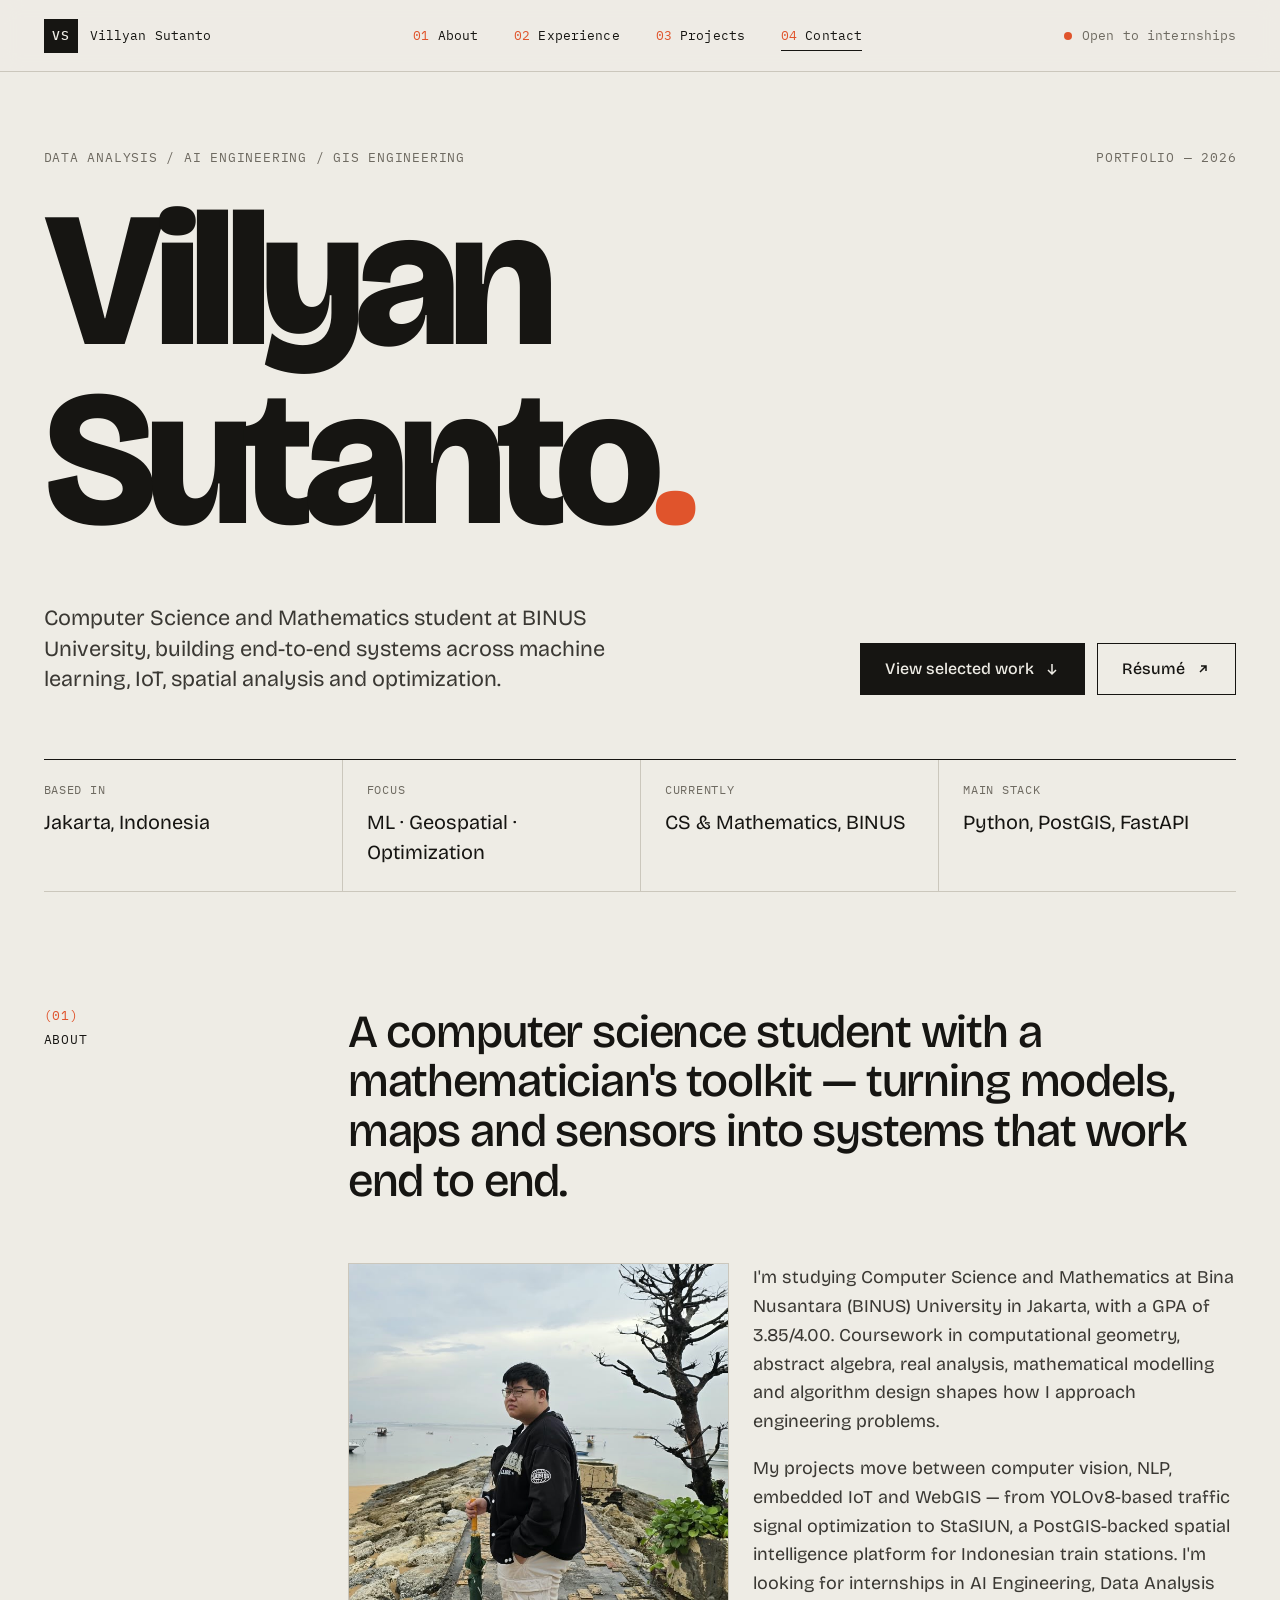
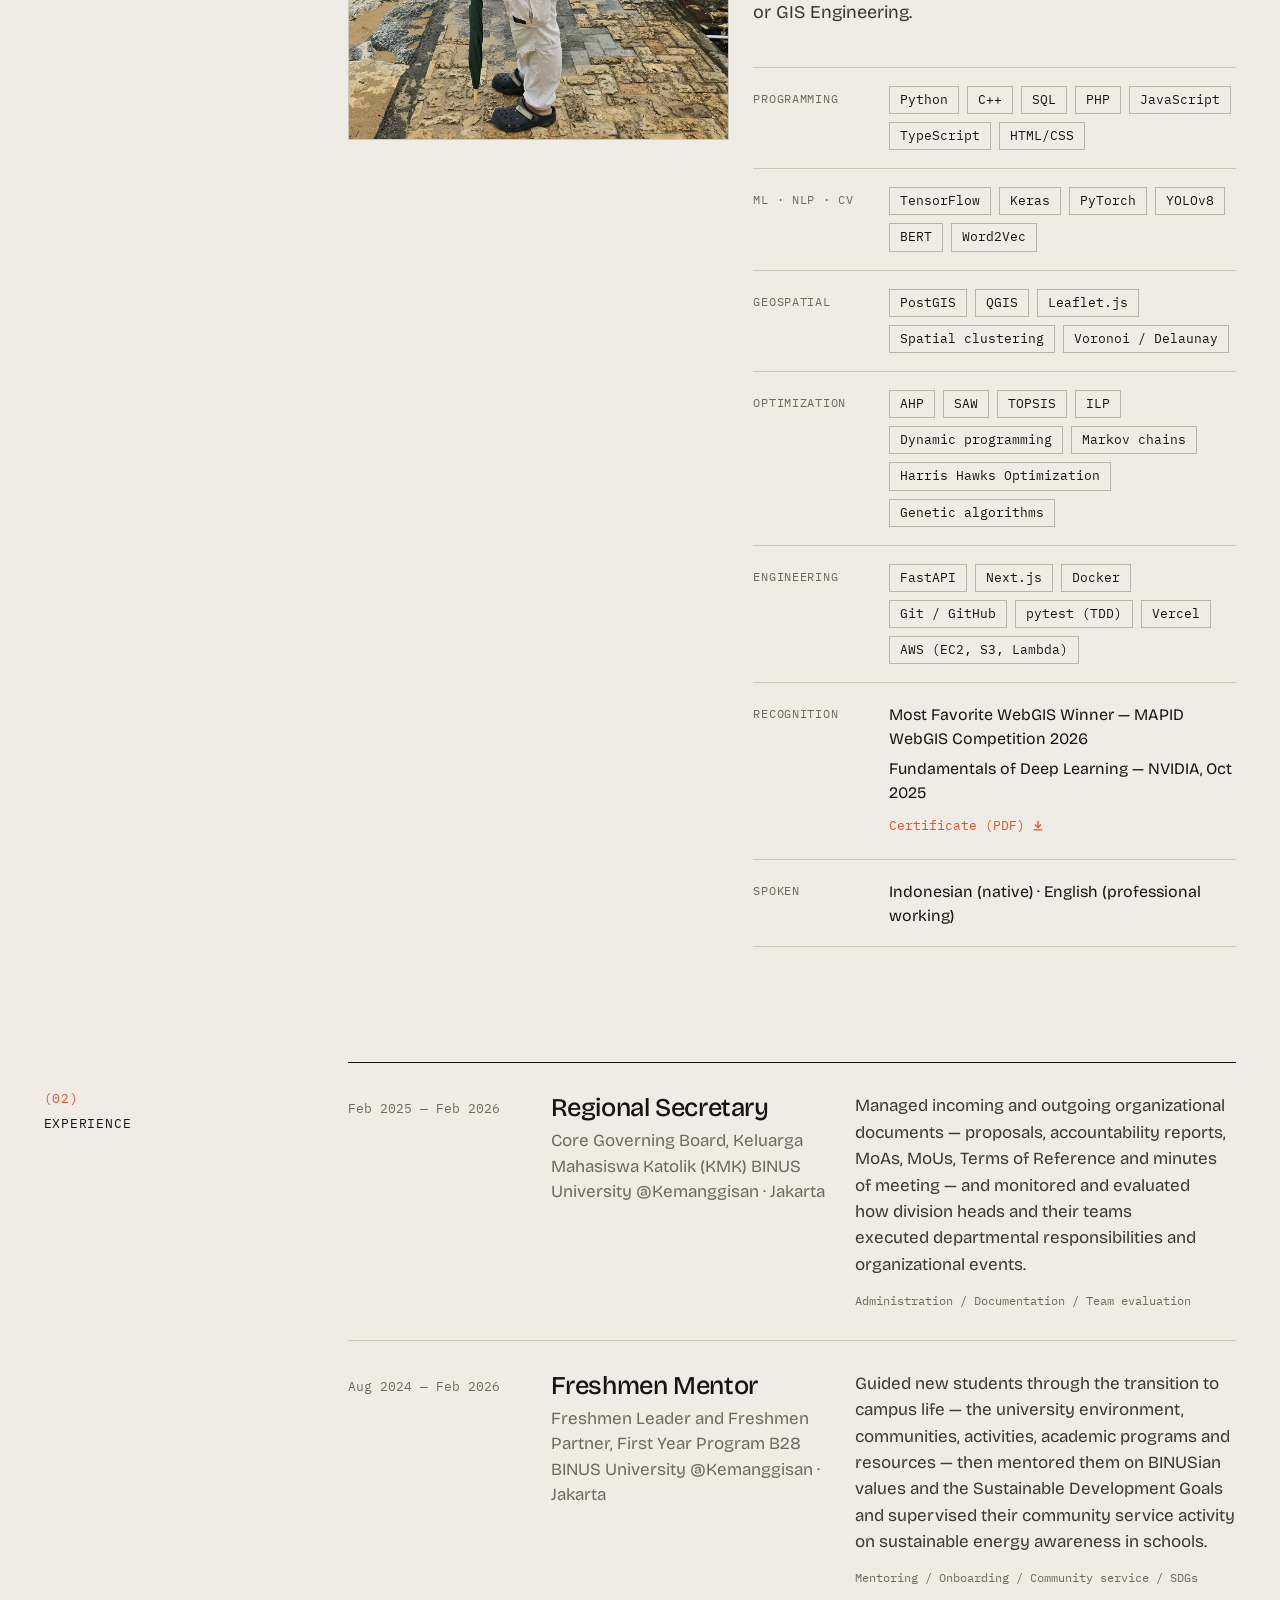
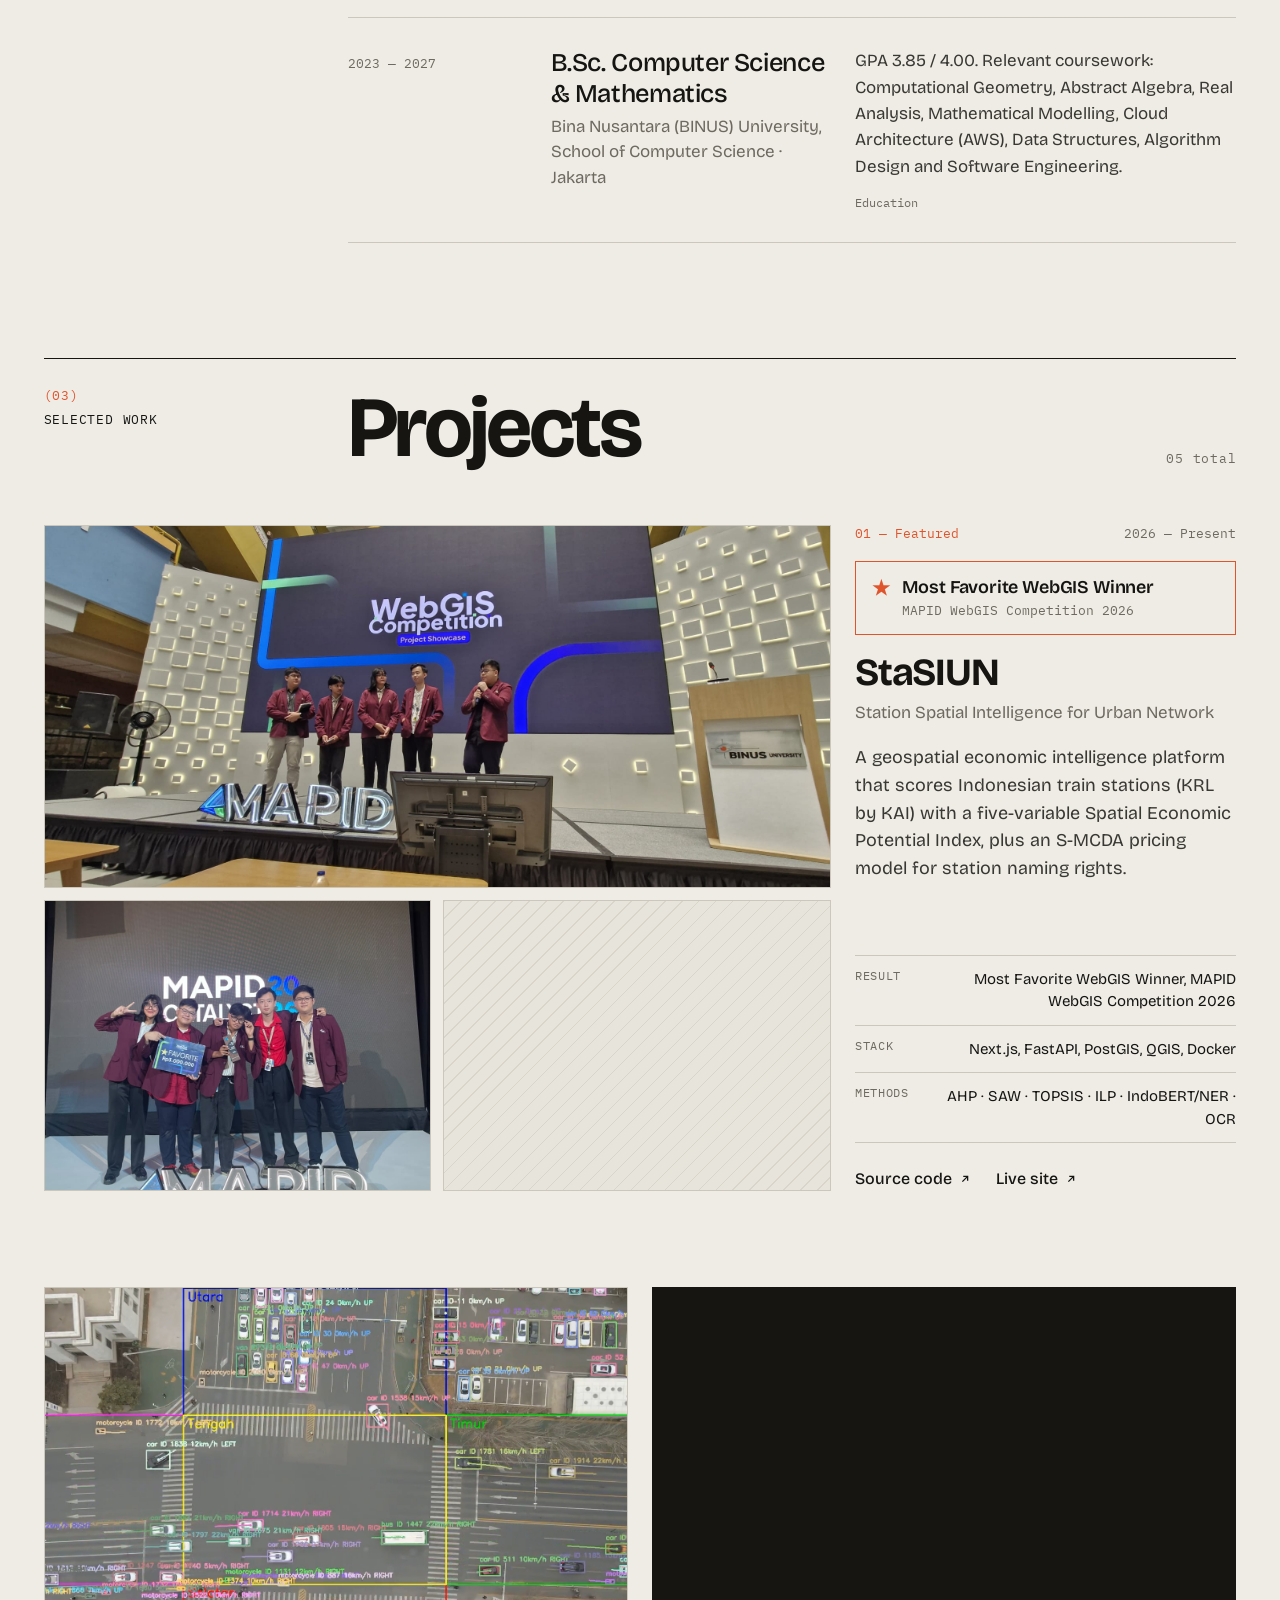
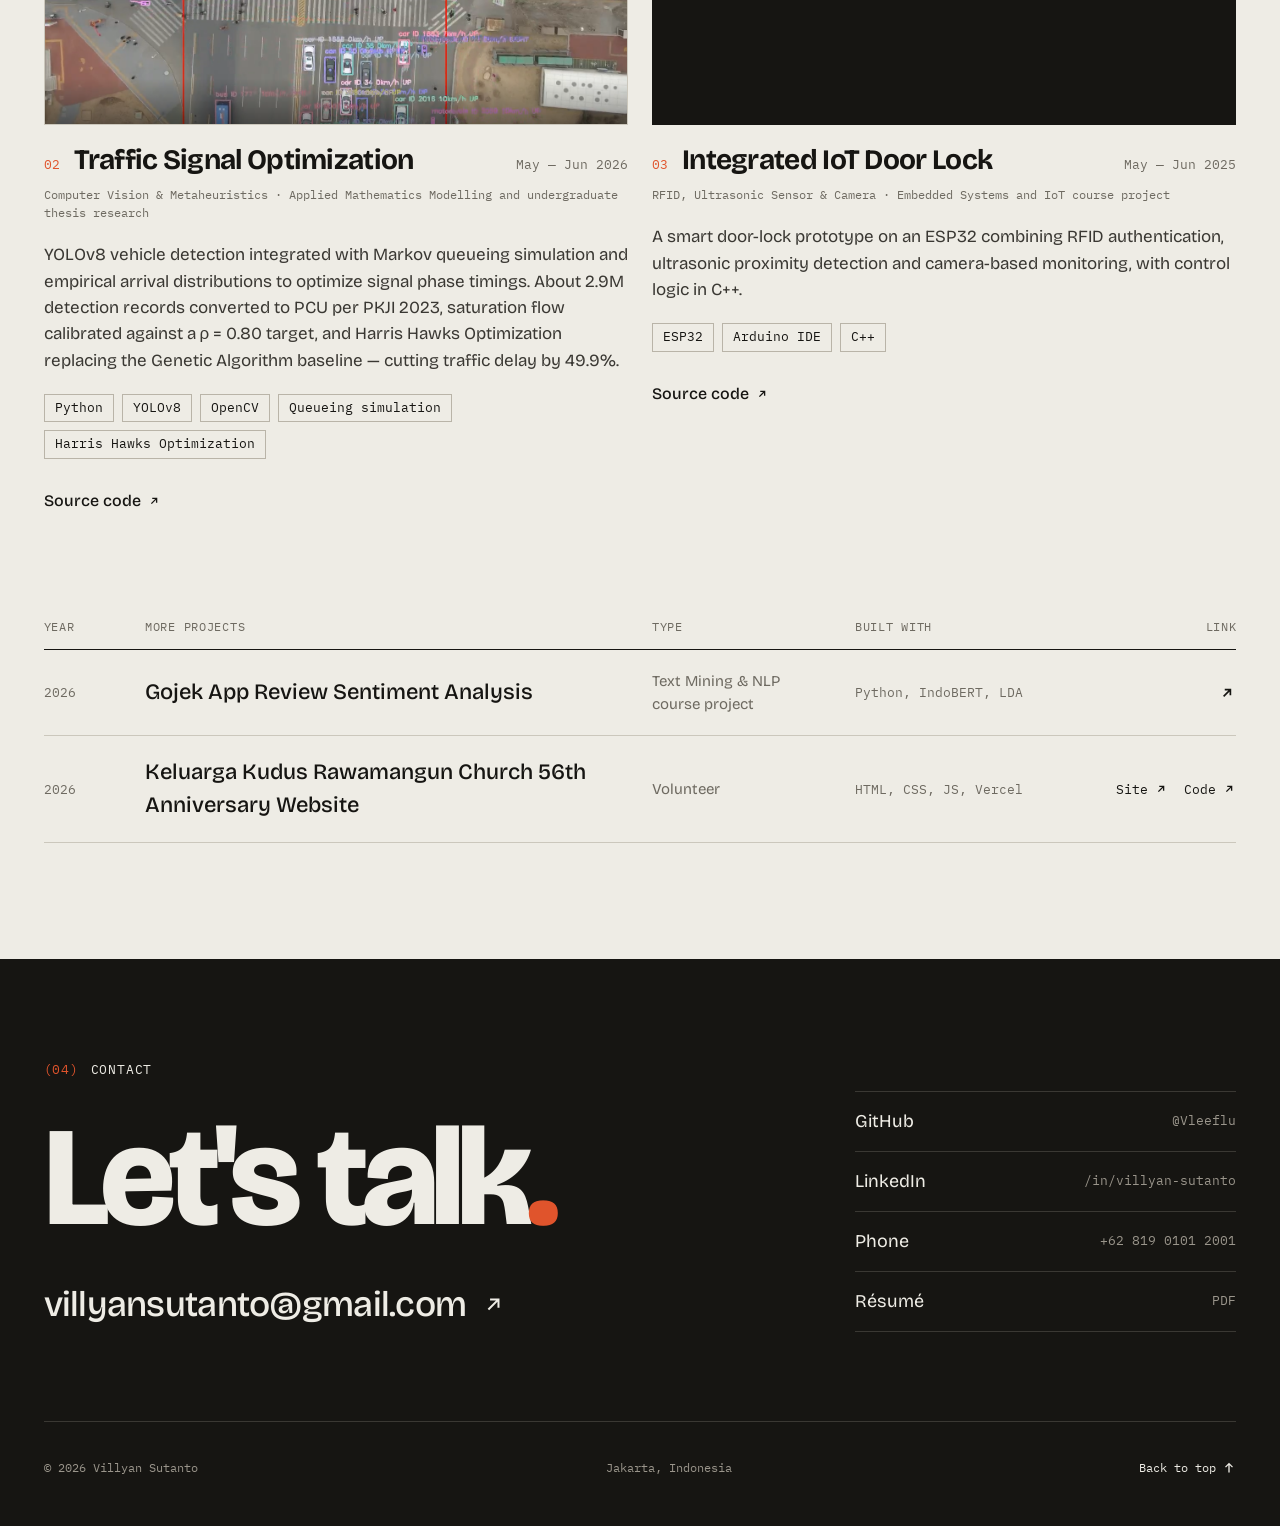
==== commit 5fb5a299: "update on MAPID comp" ====
--- a/index.html
+++ b/index.html
@@ -127,7 +127,7 @@
               <div class="skills__row">
                 <dt class="mono-label">Recognition</dt>
                 <dd class="recognition">
-                  <span>Top 50 — MAPID WebGIS Competition 2026</span>
+                  <span>Most Favorite WebGIS Winner — MAPID WebGIS Competition 2026</span>
                   <span class="recognition__item">
                     <span>Fundamentals of Deep Learning — NVIDIA, Oct 2025</span>
                     <a class="link-arrow recognition__file" href="assets/My%20Learning%20_%20NVIDIA.pdf" download="Villyan-Sutanto-NVIDIA-Fundamentals-of-Deep-Learning.pdf" type="application/pdf">
@@ -203,24 +203,37 @@
       </div>
 
       <article class="featured">
-        <a class="featured__media-link" href="https://github.com/Vleeflu/StaSIUN" target="_blank" rel="noopener" aria-label="Open StaSIUN on GitHub" data-reveal>
-          <figure class="media media--wide">
-            <img src="assets/StaSIUN.png" width="1868" height="921" loading="lazy" decoding="async" alt="StaSIUN platform: map of Jakarta Kota station with its catchment isochrone and the station scoring panel">
-          </figure>
-        </a>
+        <div class="featured__gallery" data-reveal>
+          <a class="featured__media-link featured__shot--wide" href="assets/mapid-1.jpeg" target="_blank" rel="noopener" aria-label="Open photo: presenting StaSIUN at the MAPID WebGIS Competition project showcase">
+            <figure class="media media--award-wide">
+              <img src="assets/mapid-1.jpeg" width="2000" height="924" loading="lazy" decoding="async" alt="The StaSIUN team presenting on stage at the MAPID WebGIS Competition project showcase at BINUS University">
+            </figure>
+          </a>
+          <a class="featured__media-link" href="assets/mapid-2.jpeg" target="_blank" rel="noopener" aria-label="Open photo: StaSIUN team on stage with the Favorite award">
+            <figure class="media media--4x3 media--group">
+              <img src="assets/mapid-2.jpeg" width="960" height="1280" loading="lazy" decoding="async" alt="The StaSIUN team on the MAPID 2026 stage holding the Most Favorite WebGIS award and trophy">
+            </figure>
+          </a>
+          <a class="featured__media-link" href="assets/mapid-3.jpeg" target="_blank" rel="noopener" aria-label="Open photo: StaSIUN team at the booth with the award">
+            <figure class="media media--4x3 media--group">
+              <img src="assets/mapid-3.jpeg" width="960" height="1280" loading="lazy" decoding="async" alt="The StaSIUN team at their booth beside the StaSIUN banner, holding the Favorite award board and trophy">
+            </figure>
+          </a>
+        </div>
 
         <div class="featured__info" data-reveal>
           <div class="featured__top">
             <div class="featured__kicker mono-label"><span class="accent">01 — Featured</span><span>2026 — Present</span></div>
+            <p class="featured__award"><span class="featured__award-star" aria-hidden="true">★</span><span>Most Favorite WebGIS Winner<span class="featured__award-sub">MAPID WebGIS Competition 2026</span></span></p>
             <div class="featured__heading">
               <h3 class="featured__title">StaSIUN</h3>
               <p class="featured__subtitle">Station Spatial Intelligence for Urban Network</p>
             </div>
-            <p class="featured__desc">A geospatial economic intelligence platform that scores Indonesian train stations — Jakarta MRT, LRT, KRL and BRT — with a five-variable Spatial Economic Potential Index, plus an S-MCDA pricing model for station naming rights.</p>
+            <p class="featured__desc">A geospatial economic intelligence platform that scores Indonesian train stations (KRL by KAI) with a five-variable Spatial Economic Potential Index, plus an S-MCDA pricing model for station naming rights.</p>
           </div>
           <div class="featured__bottom">
             <dl class="specs">
-              <div class="specs__row"><dt class="mono-label">Result</dt><dd>Top 50, MAPID WebGIS 2026</dd></div>
+              <div class="specs__row"><dt class="mono-label">Result</dt><dd>Most Favorite WebGIS Winner, MAPID WebGIS Competition 2026</dd></div>
               <div class="specs__row"><dt class="mono-label">Stack</dt><dd>Next.js, FastAPI, PostGIS, QGIS, Docker</dd></div>
               <div class="specs__row"><dt class="mono-label">Methods</dt><dd>AHP · SAW · TOPSIS · ILP · IndoBERT/NER · OCR</dd></div>
             </dl>
--- a/css/style.css
+++ b/css/style.css
@@ -97,6 +97,7 @@
 .media--16x10 { aspect-ratio: 16 / 10; }
 .media--4x3 { aspect-ratio: 4 / 3; }
 .media--wide { aspect-ratio: 1868 / 921; }
+.media--award-wide { aspect-ratio: 2000 / 924; }
 .media__label { padding: 16px; font-family: var(--mono); font-size: 12px; color: var(--muted); }
 .media img {
   position: absolute; inset: 0;
@@ -104,9 +105,10 @@
   object-fit: cover;
   transition: transform .8s var(--ease);
 }
-a:hover .media img, .featured:hover .media img { transform: scale(1.03); }
+a:hover .media img { transform: scale(1.03); }
 
 .media--portrait img { object-position: 50% 88%; }
+.media--group img { object-position: 50% 72%; }
 
 .media--video { background: var(--ink); border-color: var(--ink); }
 .media video {
@@ -322,7 +324,11 @@
 .projects__count { grid-column: 11 / span 2; justify-self: end; color: var(--muted); text-transform: none; }
 
 .featured { display: grid; grid-template-columns: repeat(12, minmax(0, 1fr)); gap: var(--gap); }
-.featured__media-link { grid-column: 1 / span 8; align-self: start; }
+.featured__gallery { grid-column: 1 / span 8; align-self: start; width: 100%; display: grid; grid-template-columns: repeat(2, minmax(0, 1fr)); gap: 12px; }
+.featured__shot--wide { grid-column: 1 / -1; }
+.featured__award { display: flex; align-items: flex-start; gap: 12px; padding: 14px 16px; border: 1px solid var(--accent); font-size: 18px; font-weight: 600; line-height: 1.3; letter-spacing: -0.01em; }
+.featured__award-star { color: var(--accent); font-size: 20px; line-height: 1.2; }
+.featured__award-sub { display: block; margin-top: 4px; font-family: var(--mono); font-size: 13px; font-weight: 400; letter-spacing: 0; color: var(--muted); }
 .featured__info { grid-column: 9 / span 4; display: flex; flex-direction: column; justify-content: space-between; gap: 32px; }
 .featured__top { display: flex; flex-direction: column; gap: 18px; }
 .featured__kicker { display: flex; justify-content: space-between; color: var(--muted); text-transform: none; letter-spacing: 0; }
@@ -448,7 +454,7 @@
   .nav { gap: 24px; }
   .status { display: none; }
 
-  .featured__media-link { grid-column: 1 / -1; }
+  .featured__gallery { grid-column: 1 / -1; }
   .featured__info { grid-column: 1 / -1; display: grid; grid-template-columns: repeat(2, minmax(0, 1fr)); gap: var(--gap); }
 }
 
@@ -516,6 +522,7 @@
   .projects__title { order: 3; flex-basis: 100%; }
 
   .featured { display: flex; flex-direction: column; gap: 16px; }
+  .featured__gallery { gap: 8px; }
   .featured__info { display: flex; flex-direction: column; gap: 16px; }
   .featured__top { gap: 16px; }
 
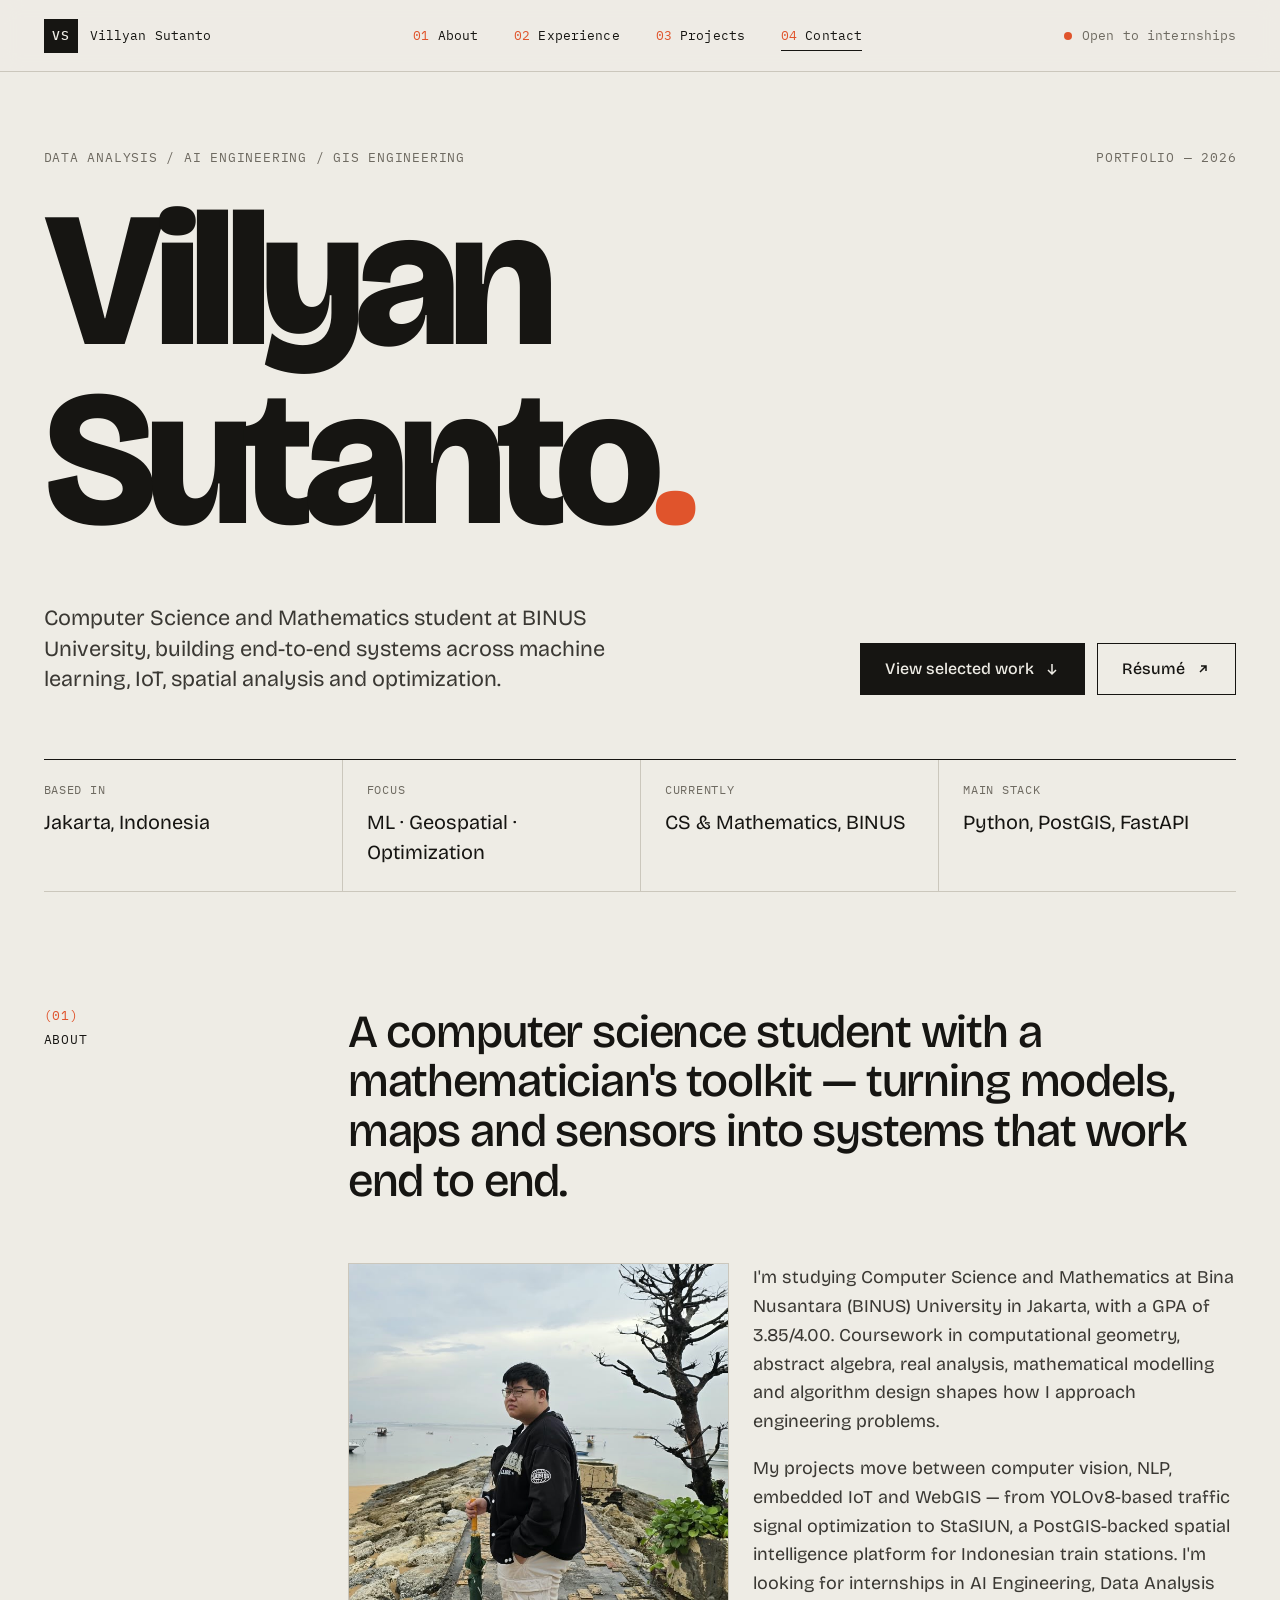
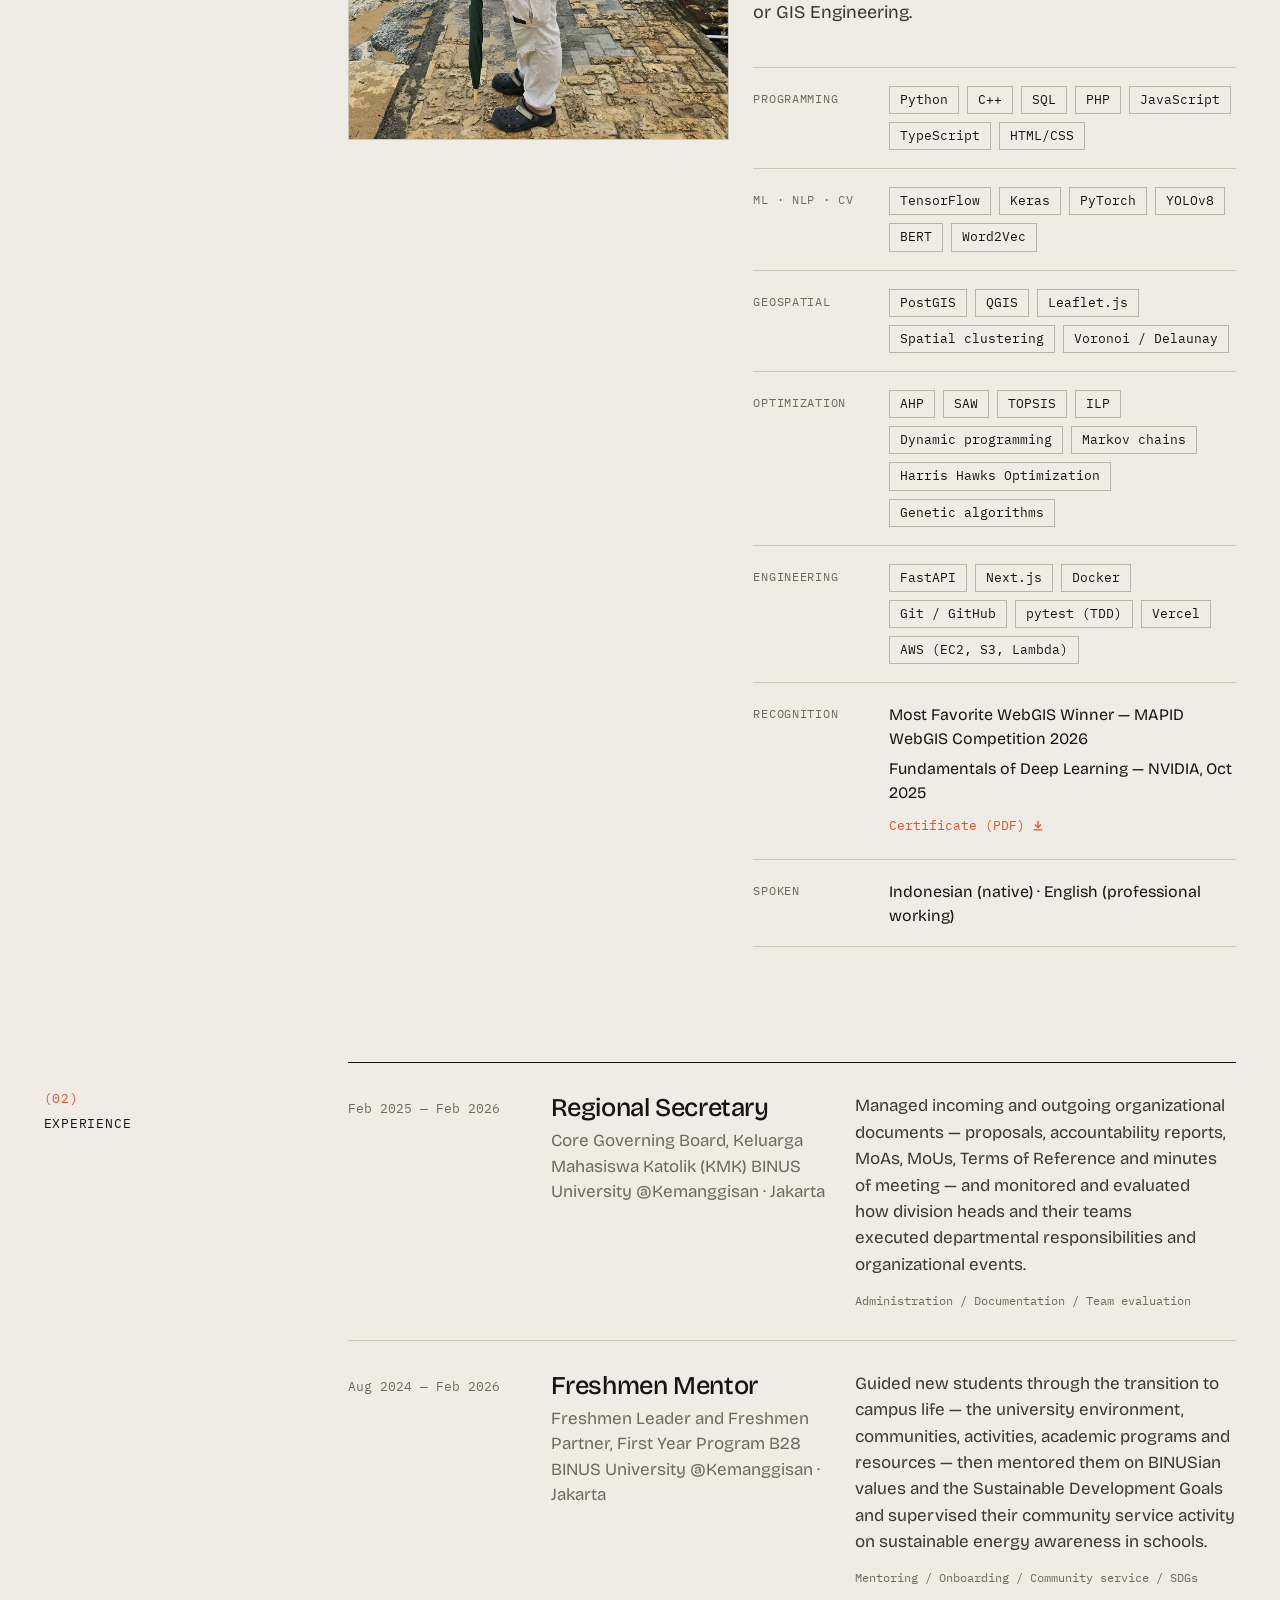
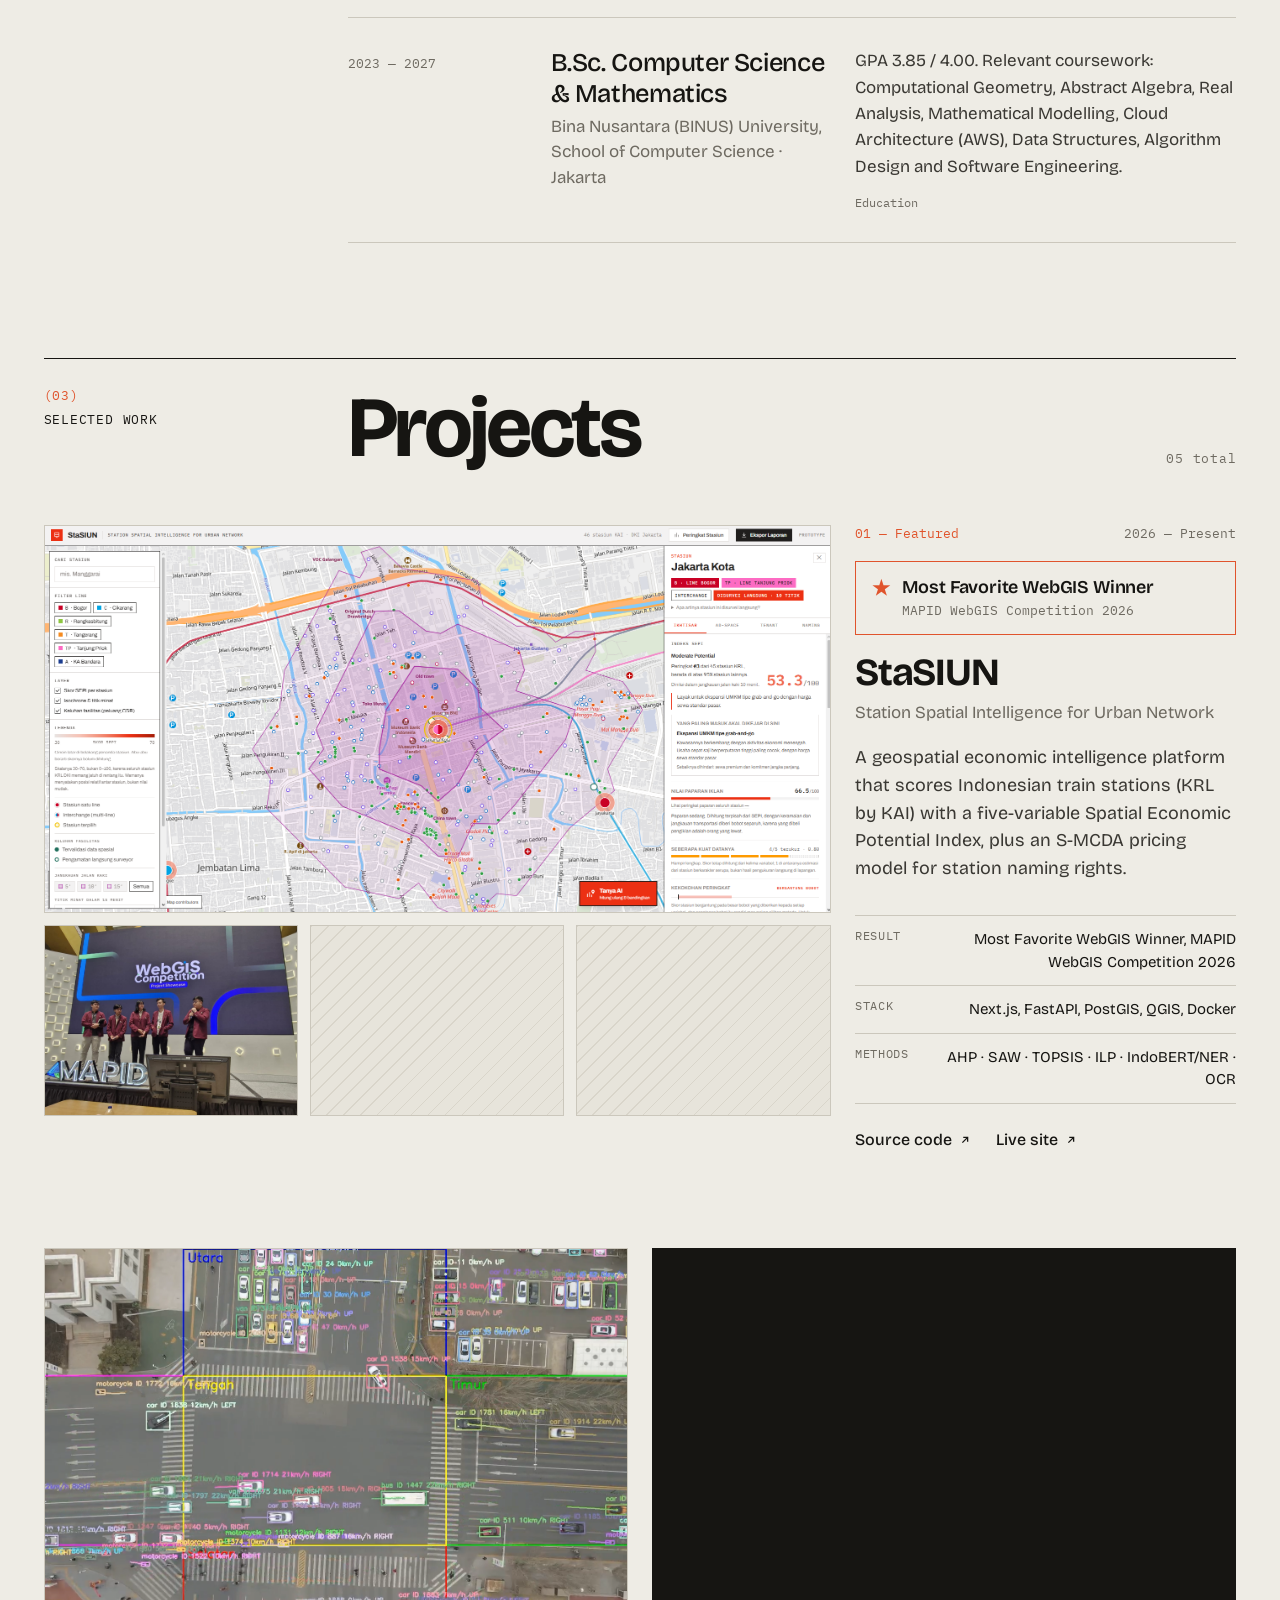
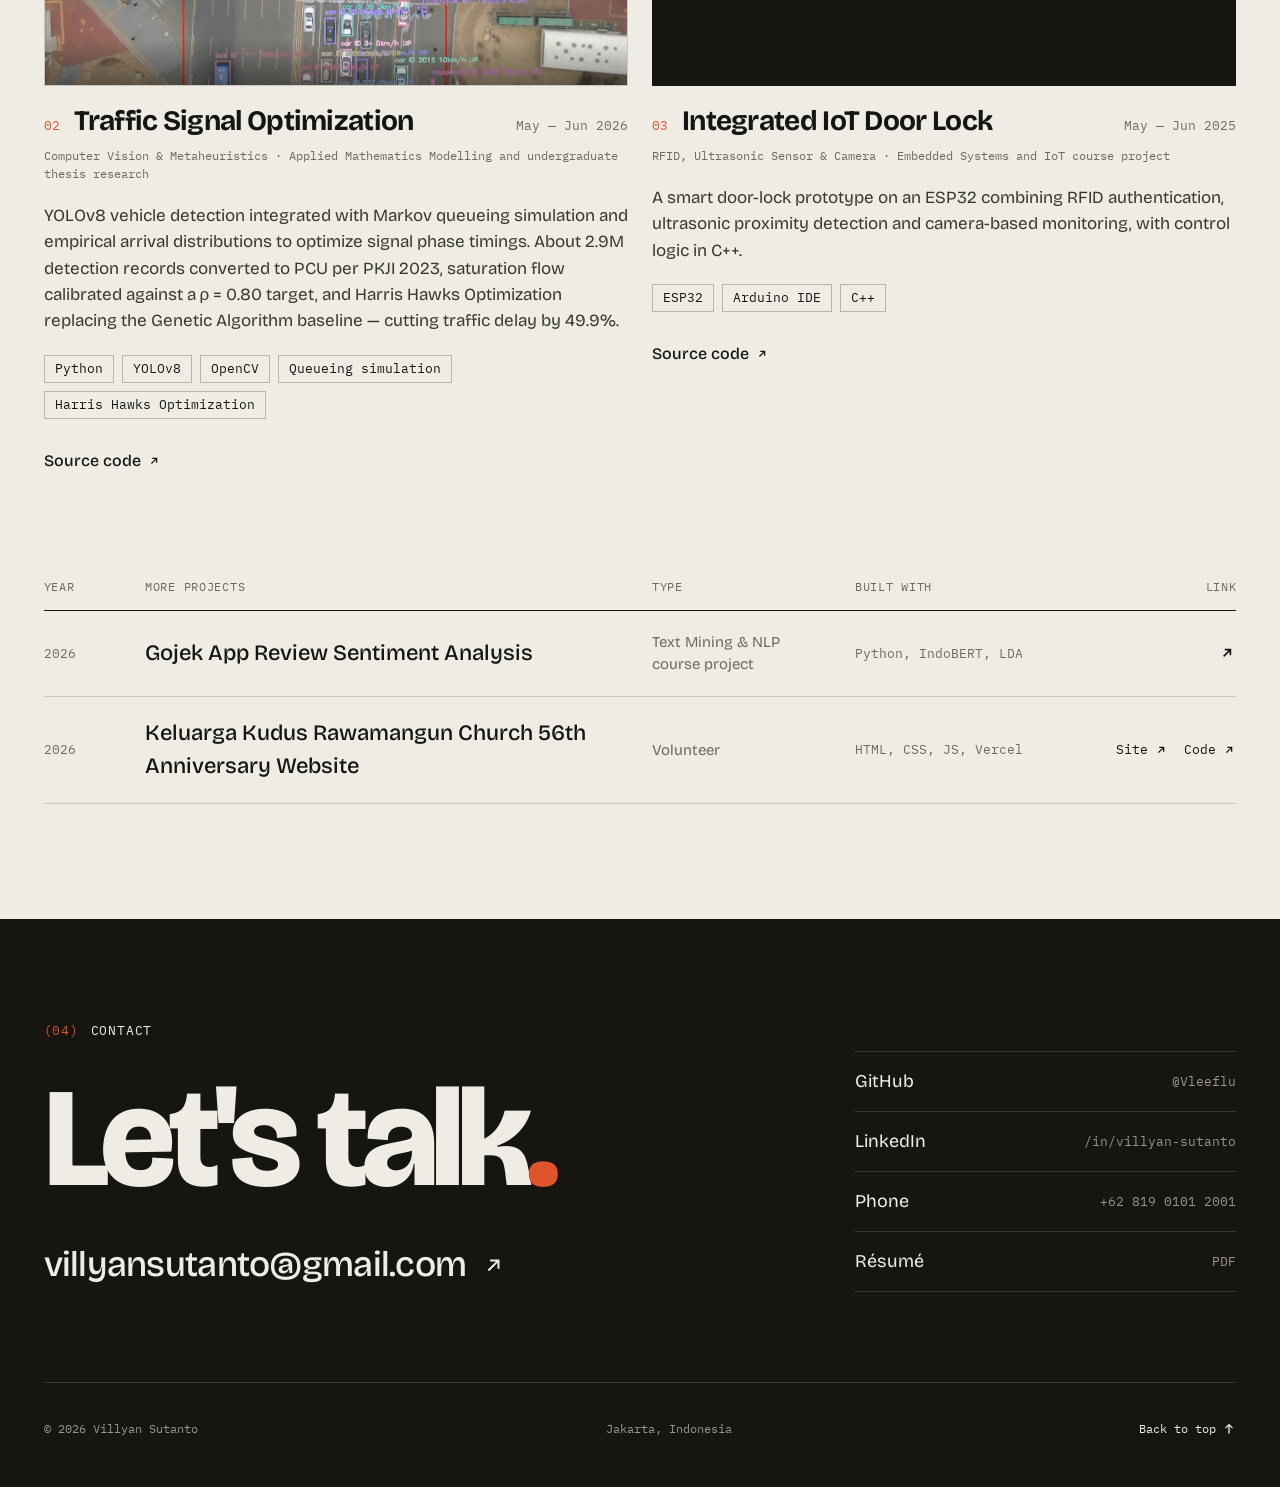
==== commit d0a31894: "added image" ====
--- a/index.html
+++ b/index.html
@@ -204,8 +204,13 @@
 
       <article class="featured">
         <div class="featured__gallery" data-reveal>
-          <a class="featured__media-link featured__shot--wide" href="assets/mapid-1.jpeg" target="_blank" rel="noopener" aria-label="Open photo: presenting StaSIUN at the MAPID WebGIS Competition project showcase">
-            <figure class="media media--award-wide">
+          <a class="featured__media-link featured__shot--wide" href="https://github.com/Vleeflu/StaSIUN" target="_blank" rel="noopener" aria-label="Open StaSIUN on GitHub">
+            <figure class="media media--wide">
+              <img src="assets/StaSIUN.png" width="1868" height="921" loading="lazy" decoding="async" alt="StaSIUN platform: map of Jakarta Kota station with its catchment isochrone and the station scoring panel">
+            </figure>
+          </a>
+          <a class="featured__media-link" href="assets/mapid-1.jpeg" target="_blank" rel="noopener" aria-label="Open photo: presenting StaSIUN at the MAPID WebGIS Competition project showcase">
+            <figure class="media media--4x3">
               <img src="assets/mapid-1.jpeg" width="2000" height="924" loading="lazy" decoding="async" alt="The StaSIUN team presenting on stage at the MAPID WebGIS Competition project showcase at BINUS University">
             </figure>
           </a>
--- a/css/style.css
+++ b/css/style.css
@@ -97,7 +97,6 @@
 .media--16x10 { aspect-ratio: 16 / 10; }
 .media--4x3 { aspect-ratio: 4 / 3; }
 .media--wide { aspect-ratio: 1868 / 921; }
-.media--award-wide { aspect-ratio: 2000 / 924; }
 .media__label { padding: 16px; font-family: var(--mono); font-size: 12px; color: var(--muted); }
 .media img {
   position: absolute; inset: 0;
@@ -324,7 +323,7 @@
 .projects__count { grid-column: 11 / span 2; justify-self: end; color: var(--muted); text-transform: none; }
 
 .featured { display: grid; grid-template-columns: repeat(12, minmax(0, 1fr)); gap: var(--gap); }
-.featured__gallery { grid-column: 1 / span 8; align-self: start; width: 100%; display: grid; grid-template-columns: repeat(2, minmax(0, 1fr)); gap: 12px; }
+.featured__gallery { grid-column: 1 / span 8; align-self: start; width: 100%; display: grid; grid-template-columns: repeat(3, minmax(0, 1fr)); gap: 12px; }
 .featured__shot--wide { grid-column: 1 / -1; }
 .featured__award { display: flex; align-items: flex-start; gap: 12px; padding: 14px 16px; border: 1px solid var(--accent); font-size: 18px; font-weight: 600; line-height: 1.3; letter-spacing: -0.01em; }
 .featured__award-star { color: var(--accent); font-size: 20px; line-height: 1.2; }
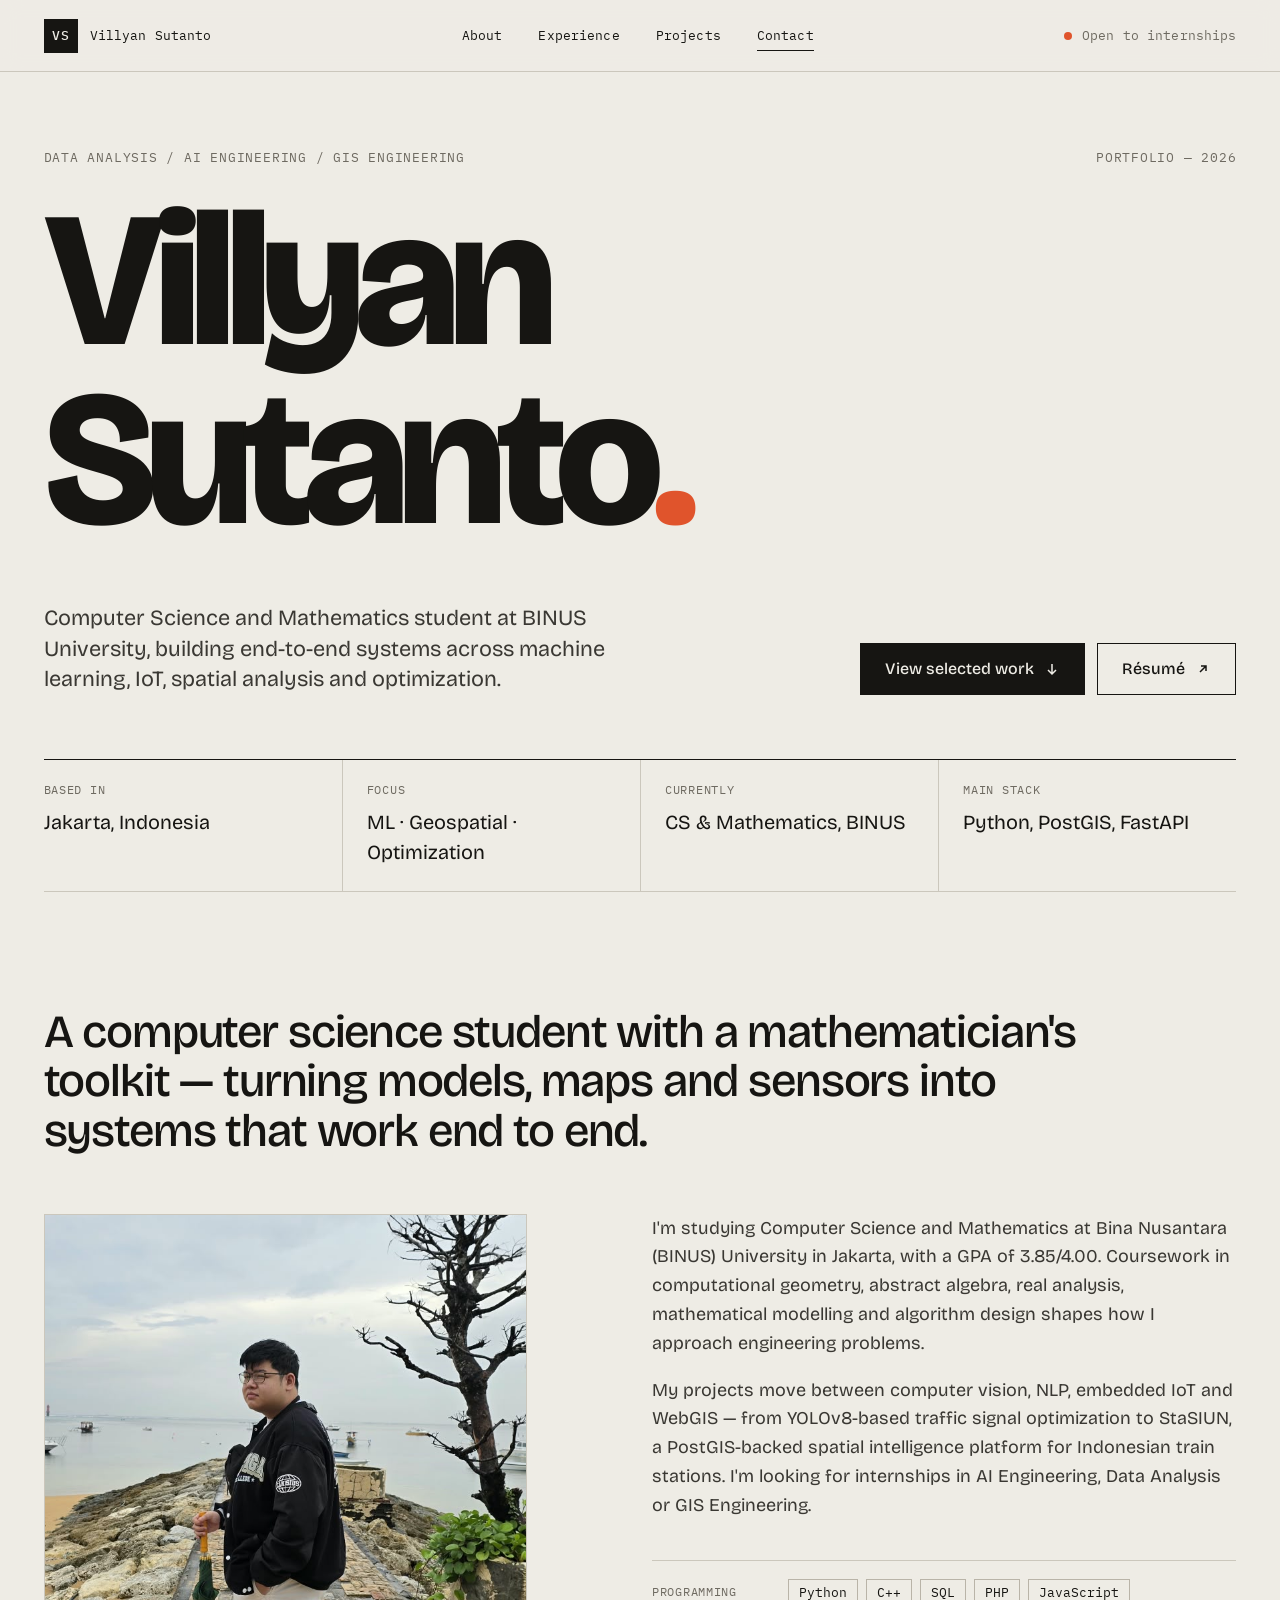
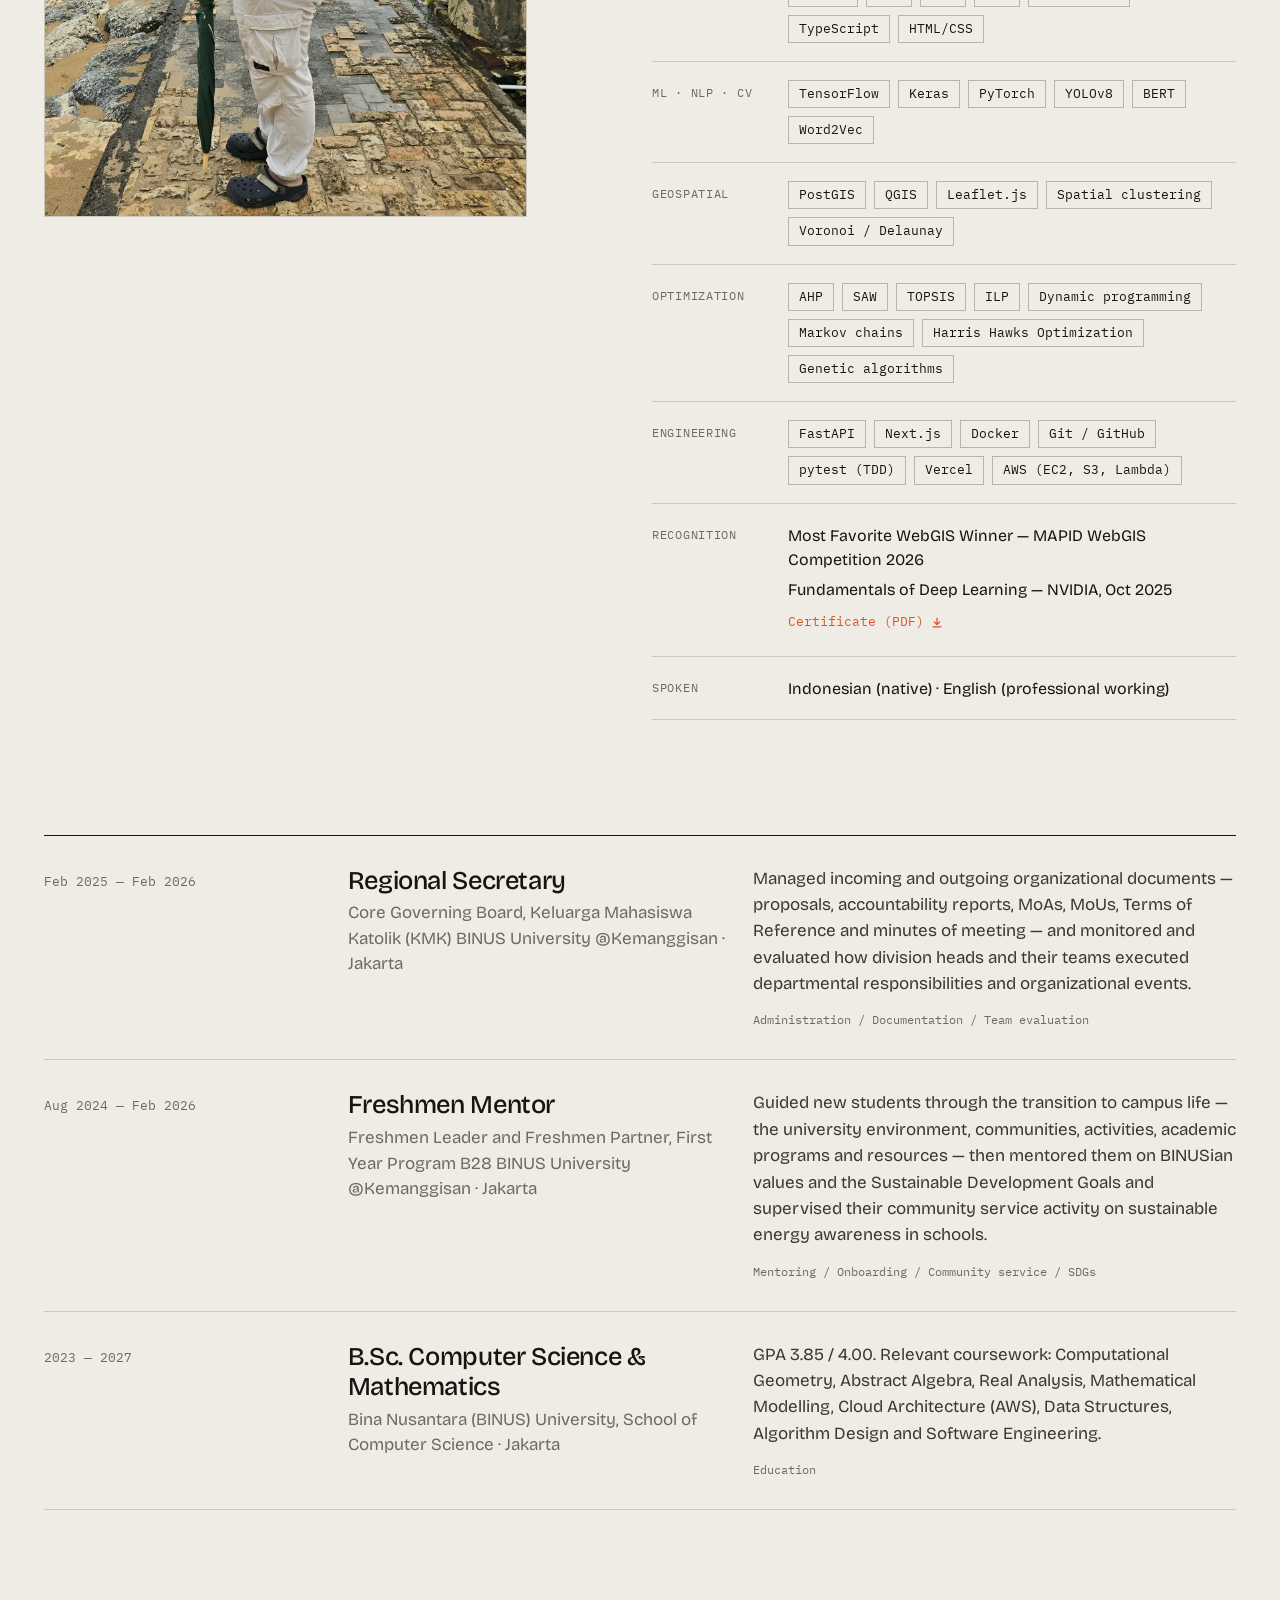
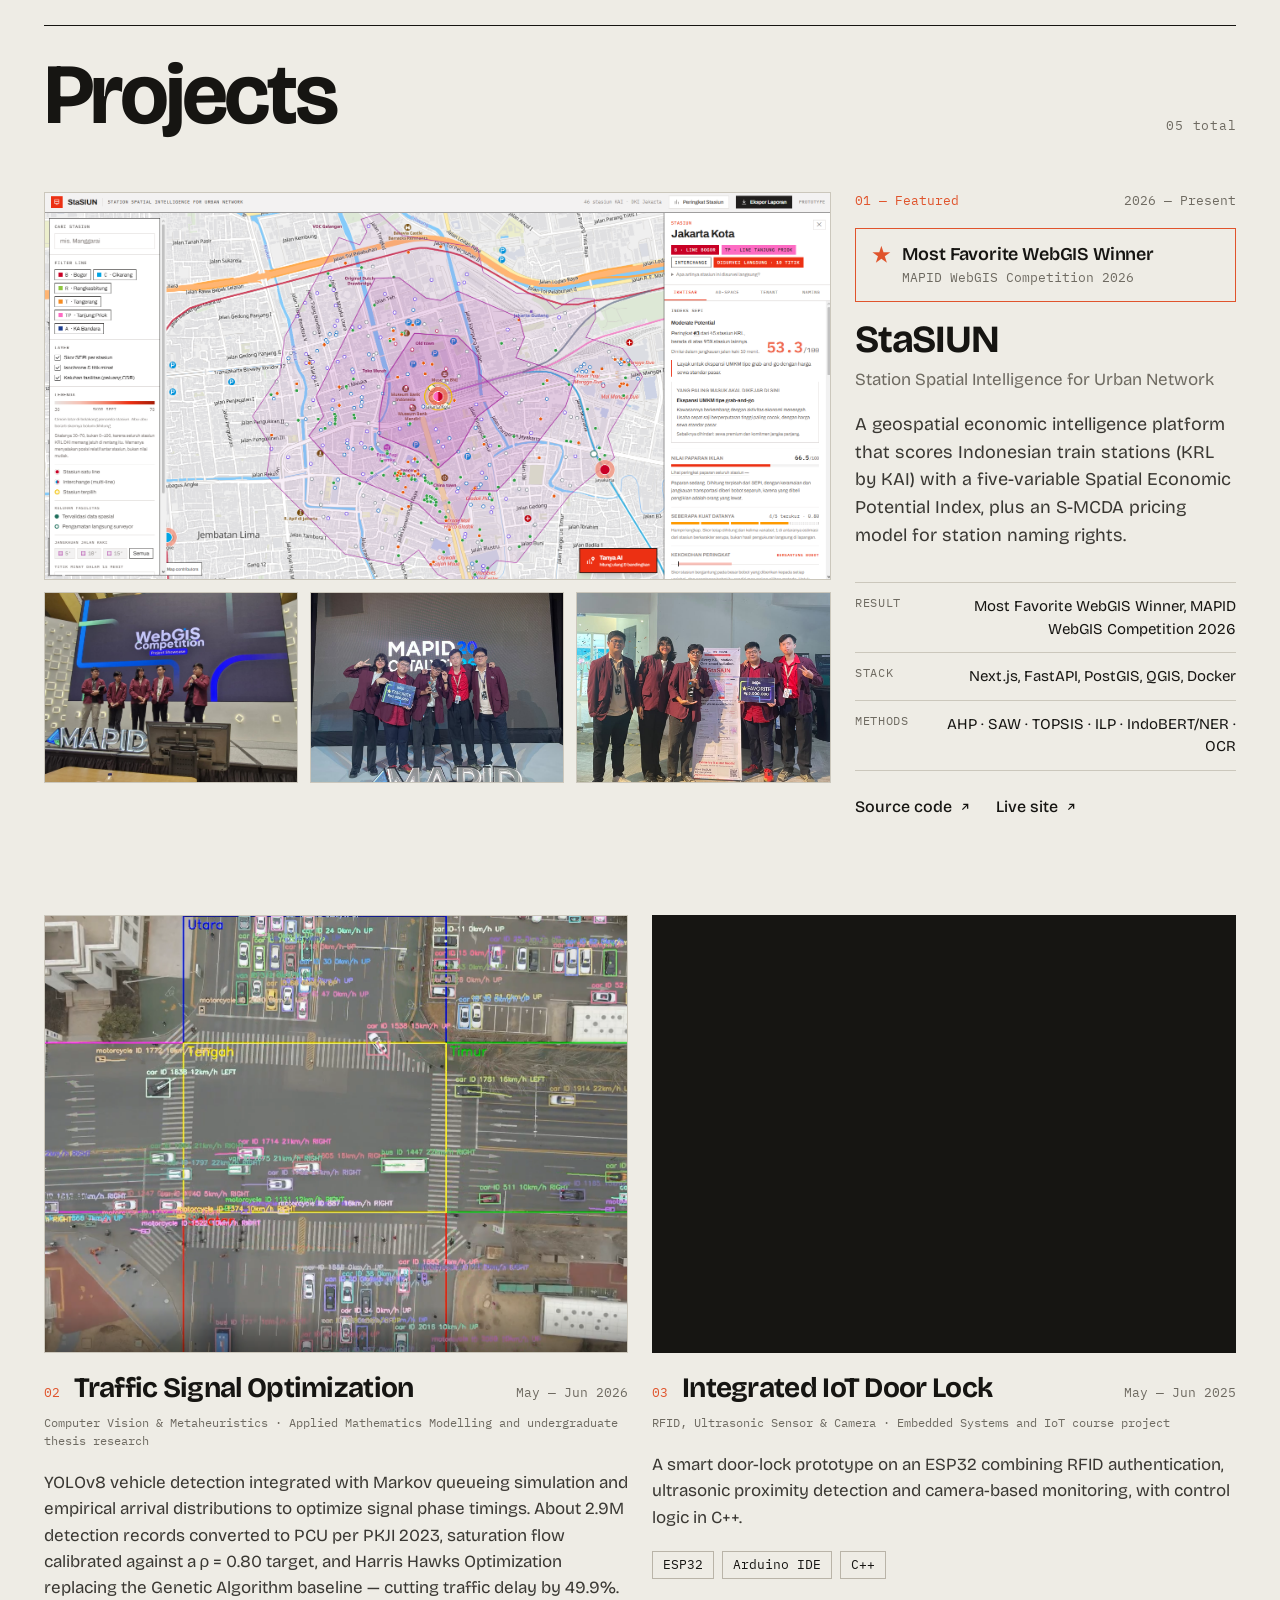
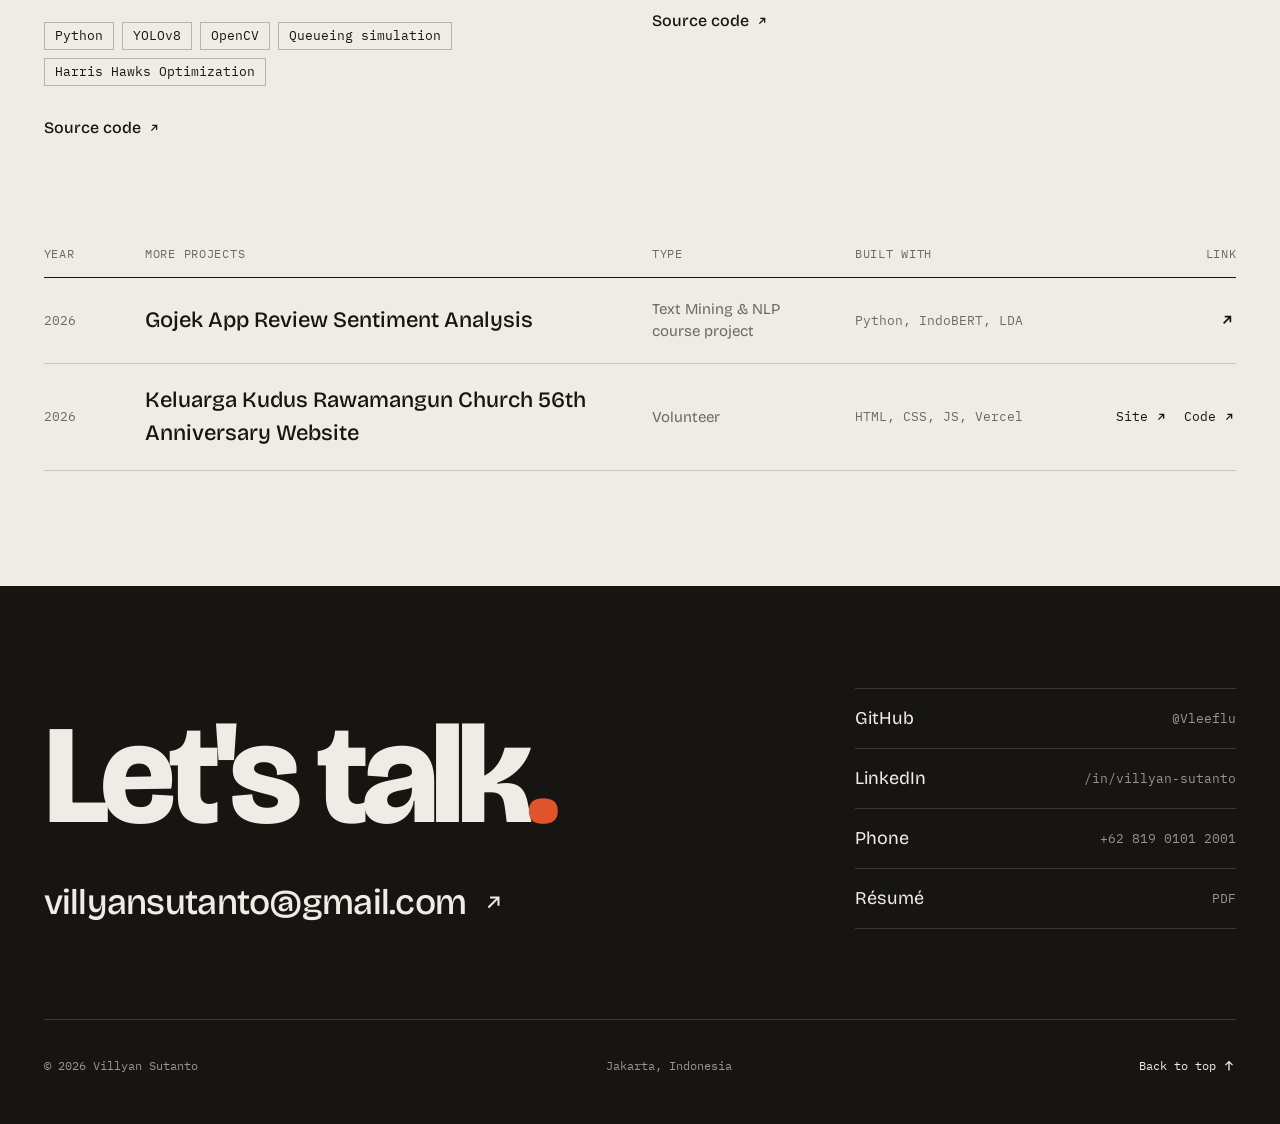
==== commit ad042a72: "updated resume" ====
--- a/index.html
+++ b/index.html
@@ -31,10 +31,10 @@
     </a>
 
     <nav class="nav" id="site-nav" aria-label="Primary">
-      <a class="nav__link" href="#about"><span class="nav__num">01</span><span>About</span></a>
-      <a class="nav__link" href="#experience"><span class="nav__num">02</span><span>Experience</span></a>
-      <a class="nav__link" href="#projects"><span class="nav__num">03</span><span>Projects</span></a>
-      <a class="nav__link" href="#contact"><span class="nav__num">04</span><span>Contact</span></a>
+      <a class="nav__link" href="#about">About</a>
+      <a class="nav__link" href="#experience">Experience</a>
+      <a class="nav__link" href="#projects">Projects</a>
+      <a class="nav__link" href="#contact">Contact</a>
     </nav>
 
     <div class="status">
@@ -84,10 +84,6 @@
     </section>
 
     <section class="section container" id="about">
-      <div class="section__label mono-label" data-reveal>
-        <span class="accent">(01)</span>
-        <span>About</span>
-      </div>
 
       <div class="section__body about">
         <h2 class="statement" data-reveal>A computer science student with a mathematician's toolkit — turning models, maps and sensors into systems that work end to end.</h2>
@@ -150,10 +146,6 @@
     </section>
 
     <section class="section section--ruled container" id="experience">
-      <div class="section__label mono-label" data-reveal>
-        <span class="accent">(02)</span>
-        <span>Experience</span>
-      </div>
 
       <ol class="section__body jobs">
         <li class="job row" data-reveal>
@@ -194,10 +186,6 @@
 
     <section class="projects container" id="projects">
       <div class="projects__head">
-        <div class="section__label mono-label" data-reveal>
-          <span class="accent">(03)</span>
-          <span>Selected work</span>
-        </div>
         <h2 class="projects__title" data-reveal>Projects</h2>
         <span class="projects__count mono-label" data-reveal>05 total</span>
       </div>
@@ -317,7 +305,6 @@
     <div class="container">
       <div class="contact__grid">
         <div class="contact__main">
-          <div class="mono-label contact__label"><span class="accent">(04)</span><span>Contact</span></div>
           <h2 class="contact__title">Let's talk<span class="accent">.</span></h2>
           <a class="contact__email link-u" href="mailto:villyansutanto@gmail.com">
             <span>villyansutanto@gmail.com</span>
--- a/css/style.css
+++ b/css/style.css
@@ -161,7 +161,6 @@
 
 .nav { display: flex; align-items: center; gap: 36px; }
 .nav__link { position: relative; display: flex; gap: 8px; padding-block: 6px; }
-.nav__num { color: var(--accent); }
 .nav__link::after {
   content: ""; position: absolute; left: 0; right: 0; bottom: 0;
   height: 1px; background: currentColor;
@@ -248,21 +247,20 @@
   gap: var(--gap);
   padding-top: clamp(80px, 9vw, 128px);
 }
-.section__label { grid-column: 1 / span 3; display: flex; flex-direction: column; gap: 6px; }
-.section__body { grid-column: 4 / span 9; }
-.section--ruled .section__label { padding-top: 28px; }
+.section__body { grid-column: 1 / -1; }
 
 .about { display: flex; flex-direction: column; gap: clamp(28px, 4.5vw, 64px); }
 .statement {
+  max-width: 24em;
   font-size: clamp(32px, 3.6vw, 52px);
   line-height: 1.08;
   font-weight: 500;
   letter-spacing: -0.025em;
   text-wrap: pretty;
 }
-.about__grid { display: grid; grid-template-columns: repeat(9, minmax(0, 1fr)); gap: var(--gap); }
-.about__grid .media { grid-column: 1 / span 4; }
-.about__text { grid-column: 5 / span 5; display: flex; flex-direction: column; gap: 40px; }
+.about__grid { display: grid; grid-template-columns: repeat(12, minmax(0, 1fr)); gap: var(--gap); }
+.about__grid .media { grid-column: 1 / span 5; }
+.about__text { grid-column: 7 / span 6; display: flex; flex-direction: column; gap: 40px; }
 
 .prose { display: flex; flex-direction: column; gap: 18px; line-height: 1.6; color: var(--body); }
 .prose p { text-wrap: pretty; }
@@ -284,16 +282,16 @@
 .jobs { border-top: 1px solid var(--ink); }
 .job {
   display: grid;
-  grid-template-columns: repeat(9, minmax(0, 1fr));
+  grid-template-columns: repeat(12, minmax(0, 1fr));
   gap: var(--gap);
   padding: 30px 0;
   border-bottom: 1px solid var(--rule);
 }
-.job__date { grid-column: 1 / span 2; padding-top: 6px; font-family: var(--mono); font-size: 13px; color: var(--muted); }
-.job__title { grid-column: 3 / span 3; display: flex; flex-direction: column; gap: 4px; }
+.job__date { grid-column: 1 / span 3; padding-top: 6px; font-family: var(--mono); font-size: 13px; color: var(--muted); }
+.job__title { grid-column: 4 / span 4; display: flex; flex-direction: column; gap: 4px; }
 .job__title h3 { font-size: clamp(24px, 2vw, 28px); font-weight: 500; line-height: 1.2; letter-spacing: -0.015em; }
 .job__title p { font-size: 17px; color: var(--muted); }
-.job__detail { grid-column: 6 / span 4; display: flex; flex-direction: column; gap: 14px; }
+.job__detail { grid-column: 8 / span 5; display: flex; flex-direction: column; gap: 14px; }
 .job__detail p:first-child { font-size: 17px; line-height: 1.55; color: var(--body); text-wrap: pretty; }
 .job__tags { font-family: var(--mono); font-size: 12px; color: var(--muted); }
 
@@ -312,9 +310,8 @@
   padding-top: 28px;
   border-top: 1px solid var(--ink);
 }
-.projects__head .section__label { align-self: start; }
 .projects__title {
-  grid-column: 4 / span 7;
+  grid-column: 1 / span 9;
   font-size: clamp(60px, 6.7vw, 96px);
   line-height: 0.95;
   font-weight: 700;
@@ -392,7 +389,6 @@
   align-items: end;
 }
 .contact__main { grid-column: 1 / span 8; display: flex; flex-direction: column; gap: 36px; }
-.contact__label { display: flex; gap: 12px; }
 .contact__title {
   font-size: clamp(60px, 11vw, 156px);
   line-height: 0.9;
@@ -488,7 +484,6 @@
   }
   .nav__link:last-child { border-bottom: 0; }
   .nav__link::after { display: none; }
-  .nav__num { font-family: var(--mono); font-size: 13px; font-weight: 400; }
 
   .hero__row { display: flex; flex-direction: column; align-items: stretch; gap: 28px; }
   .hero__actions { justify-content: flex-start; flex-wrap: wrap; }
@@ -500,10 +495,7 @@
   .fact dd { font-size: 17px; }
 
   .section { display: flex; flex-direction: column; gap: 28px; }
-  .section__label { flex-direction: row; gap: 10px; }
   .section--ruled { gap: 20px; }
-  .section--ruled .section__label { padding-top: 20px; border-top: 1px solid var(--ink); }
-  .section--ruled .jobs { border-top: 0; }
 
   .about__grid { display: flex; flex-direction: column; gap: 28px; }
   .about__grid .media { max-width: 520px; }
@@ -516,9 +508,6 @@
 
   .projects { gap: 28px; }
   .projects__head { display: flex; flex-wrap: wrap; justify-content: space-between; align-items: baseline; gap: 12px; padding-top: 20px; }
-  .projects__head .section__label { order: 1; }
-  .projects__count { order: 2; }
-  .projects__title { order: 3; flex-basis: 100%; }
 
   .featured { display: flex; flex-direction: column; gap: 16px; }
   .featured__gallery { gap: 8px; }
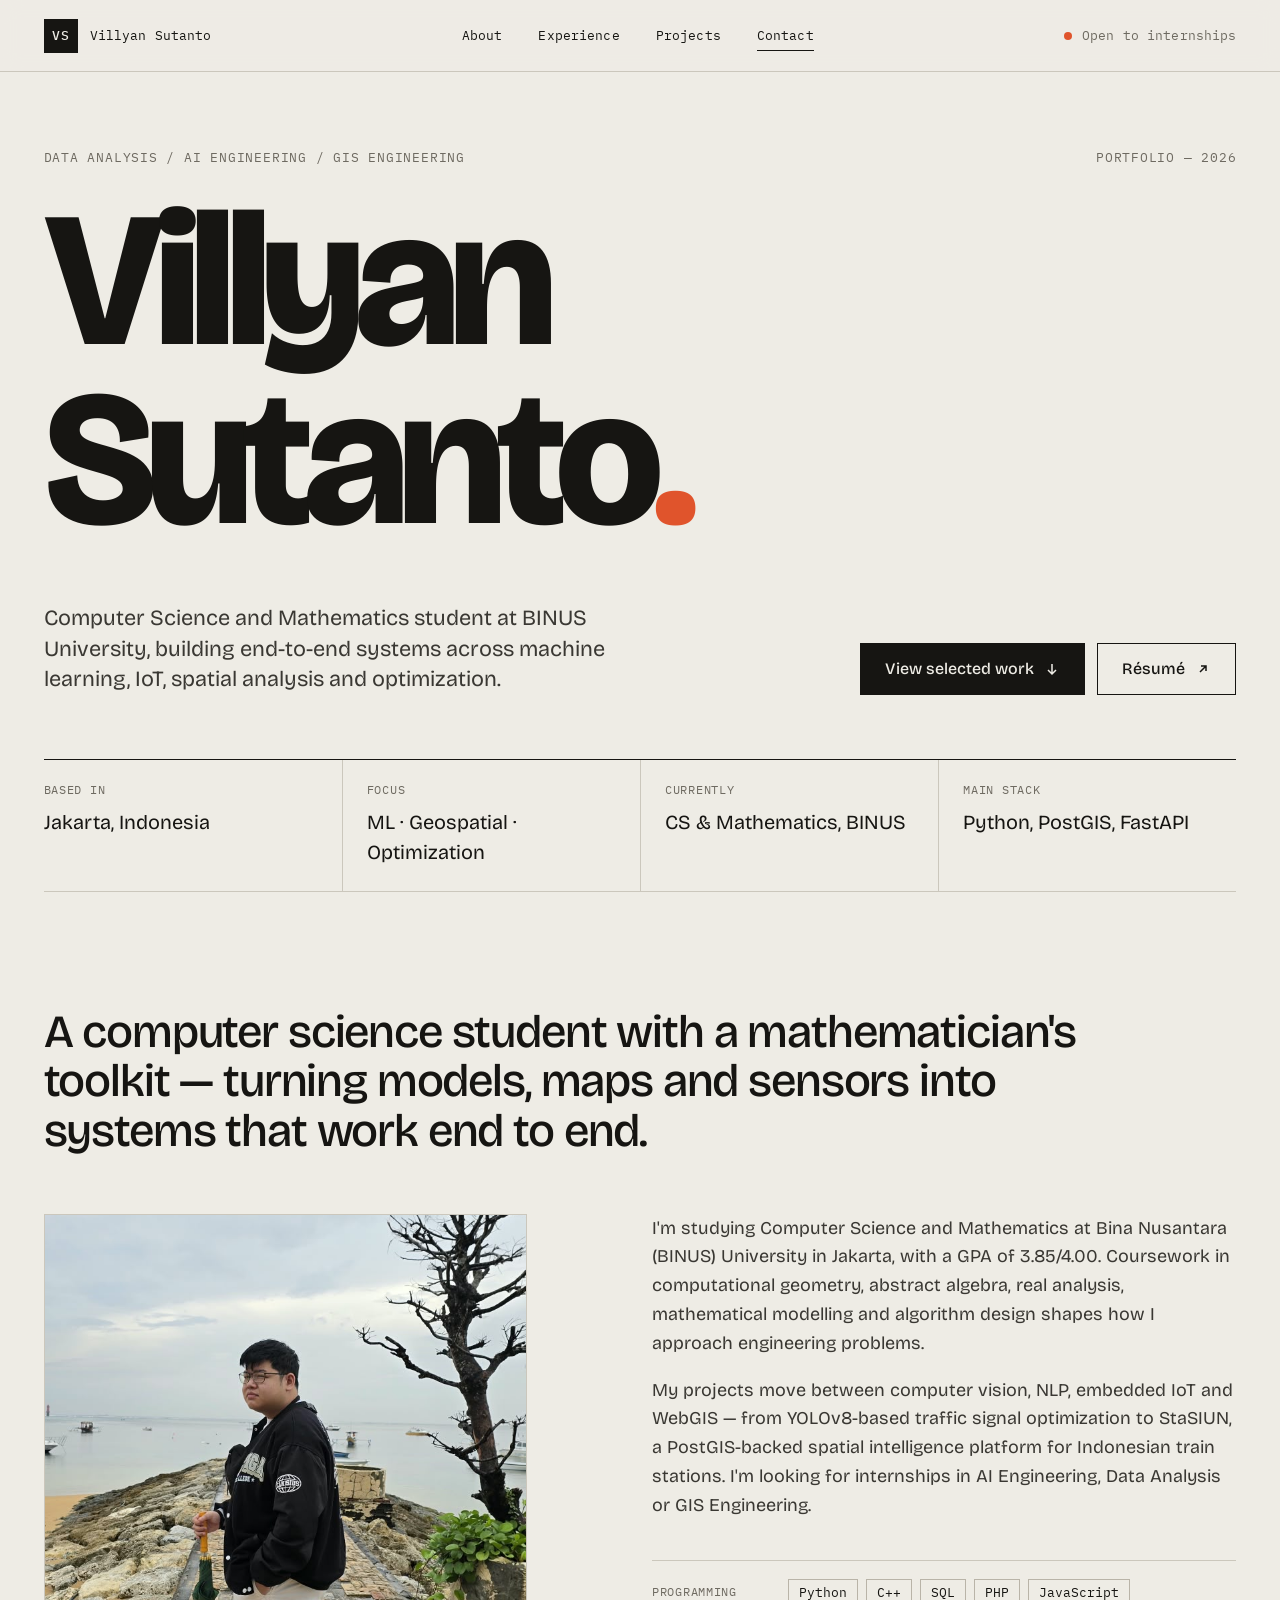
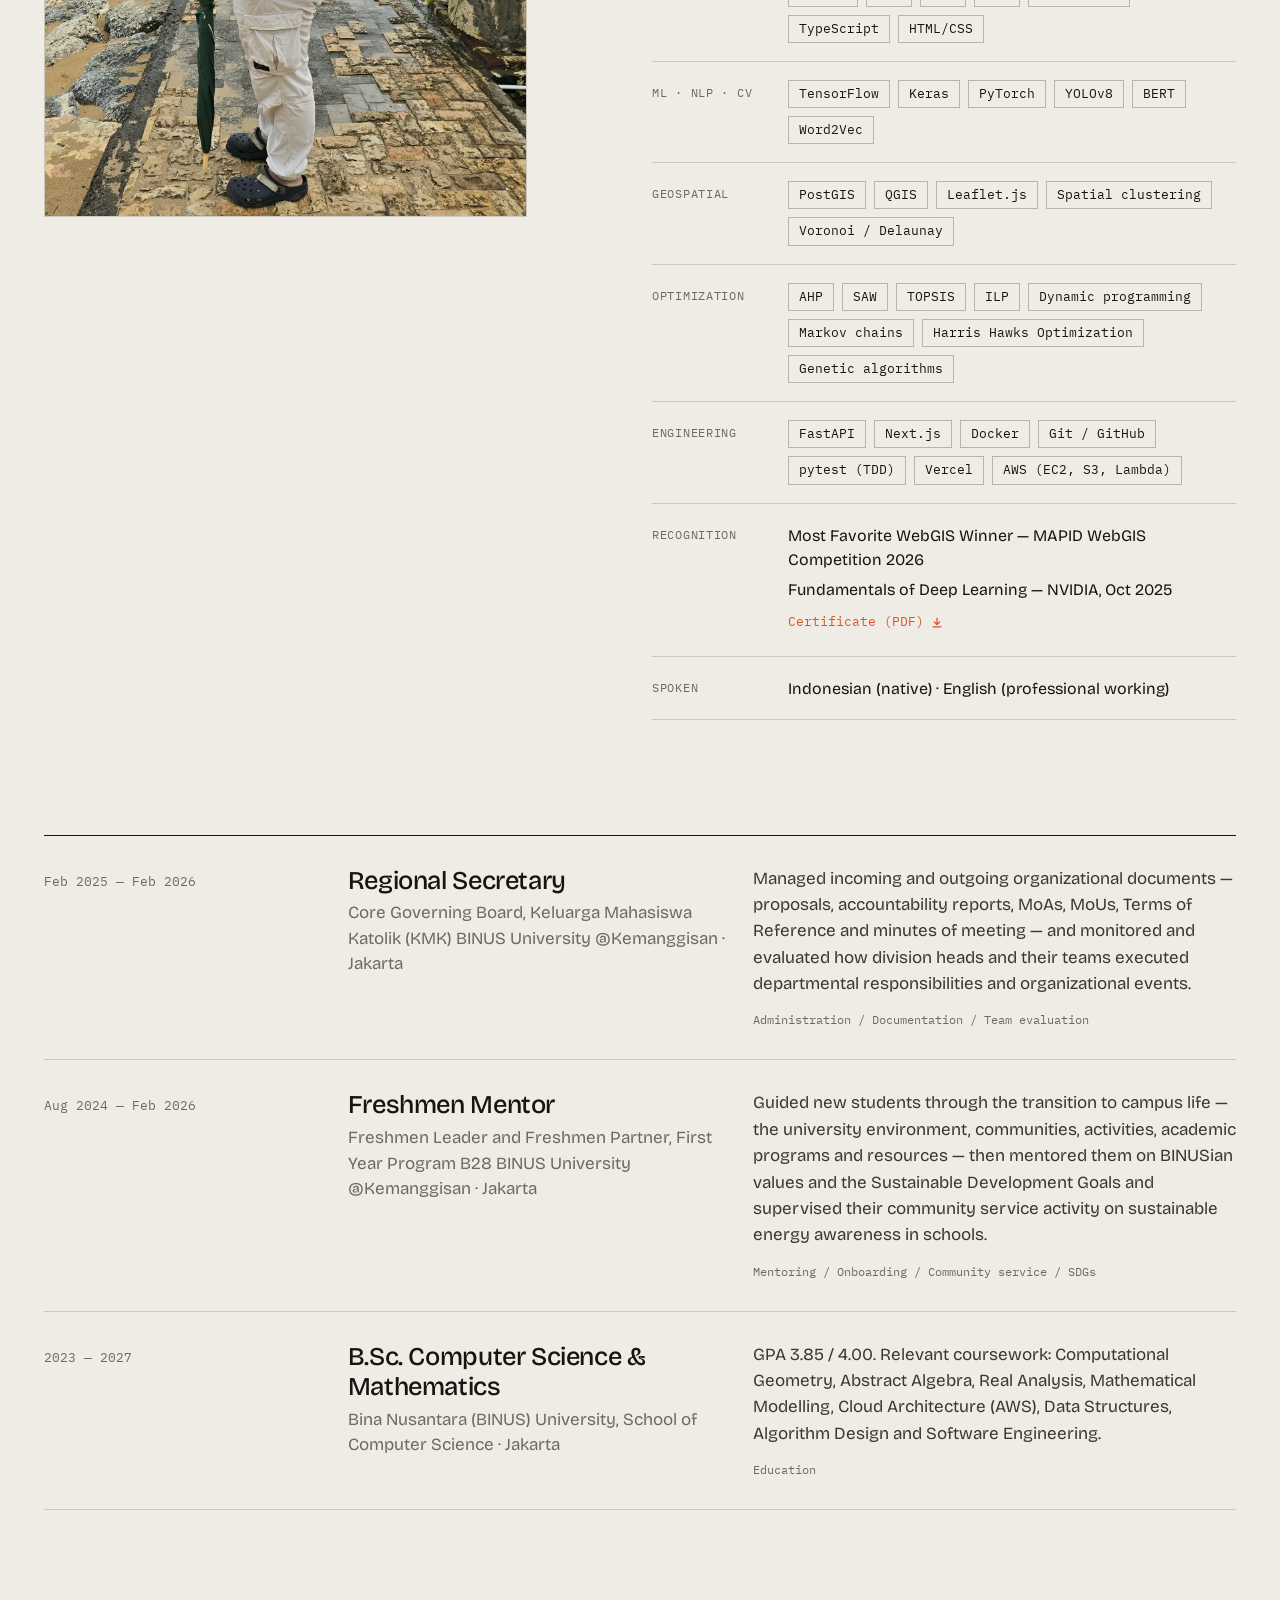
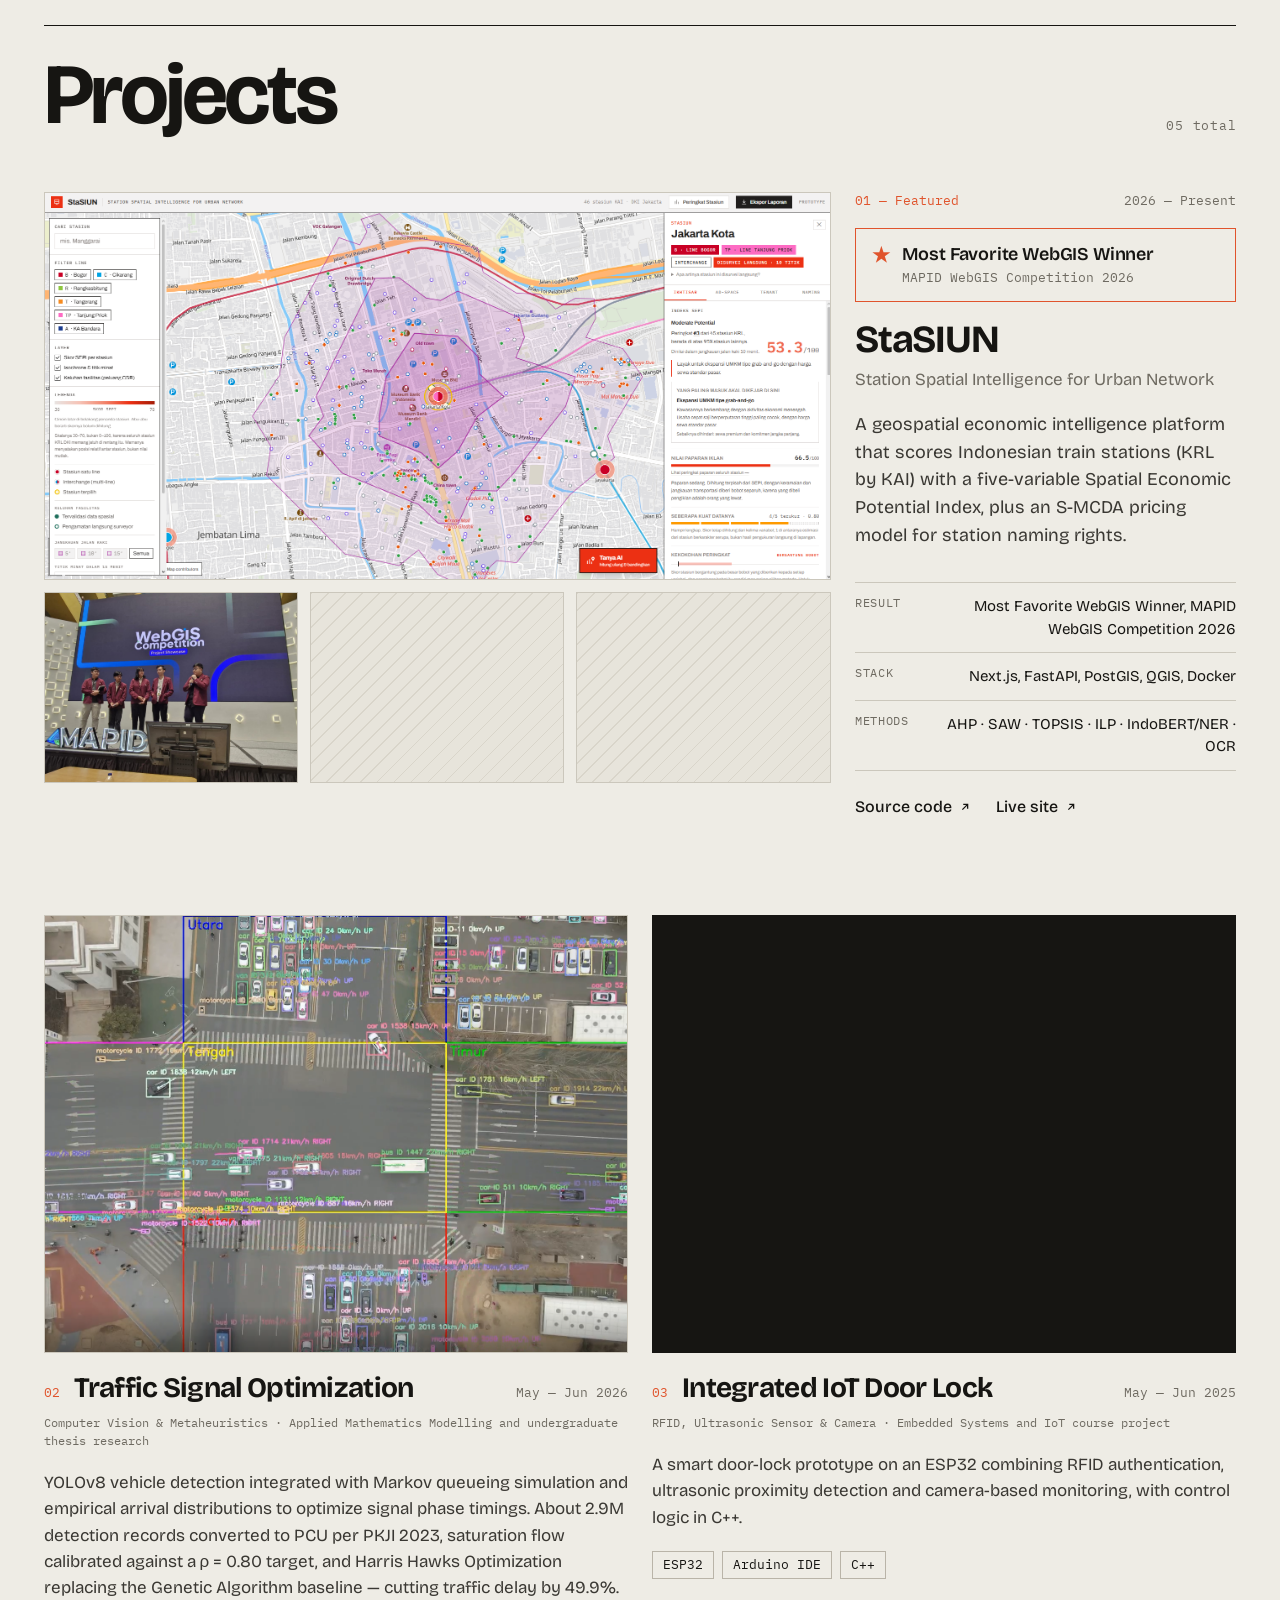
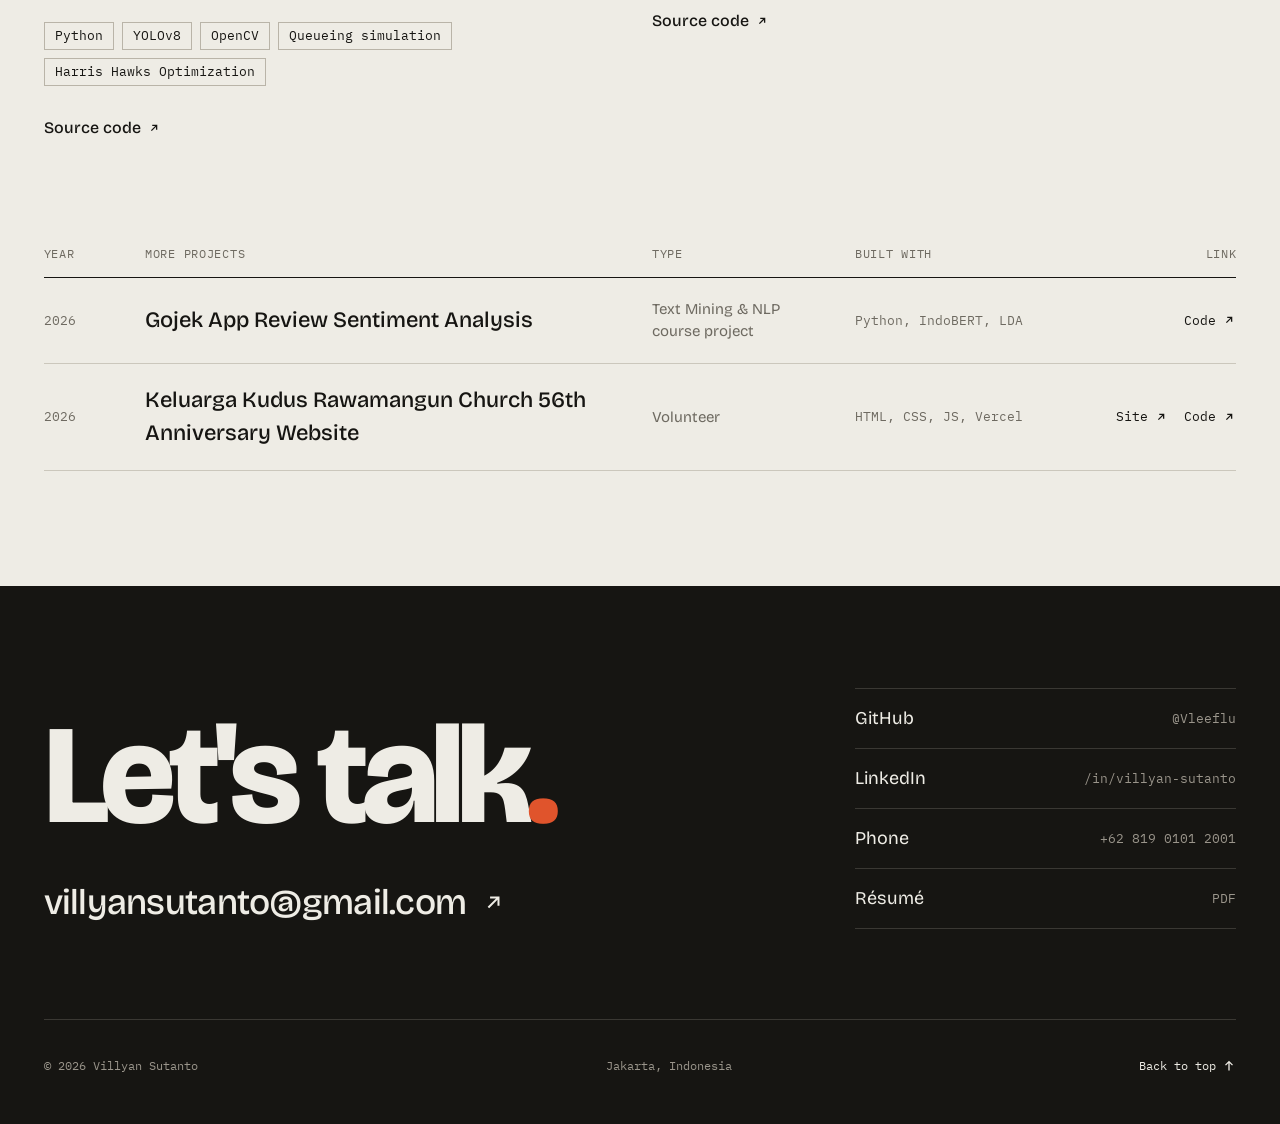
==== commit 2ba7b62c: "fix bug" ====
--- a/index.html
+++ b/index.html
@@ -232,7 +232,7 @@
             </dl>
             <div class="featured__links">
               <a class="link-arrow" href="https://github.com/Vleeflu/StaSIUN" target="_blank" rel="noopener"><span>Source code</span><svg width="14" height="14" viewBox="0 0 16 16" fill="none" stroke="currentColor" stroke-width="1.5" aria-hidden="true"><path d="M5 11L11 5M6 5h5v5"/></svg></a>
-              <a class="link-arrow" href="http://103.247.11.59:3000/" target="_blank" rel="noopener"><span>Live site</span><svg width="14" height="14" viewBox="0 0 16 16" fill="none" stroke="currentColor" stroke-width="1.5" aria-hidden="true"><path d="M5 11L11 5M6 5h5v5"/></svg></a>
+              <a class="link-arrow" href="http://sta-siun.mapid.io" target="_blank" rel="noopener"><span>Live site</span><svg width="14" height="14" viewBox="0 0 16 16" fill="none" stroke="currentColor" stroke-width="1.5" aria-hidden="true"><path d="M5 11L11 5M6 5h5v5"/></svg></a>
             </div>
           </div>
         </div>
@@ -285,7 +285,9 @@
           <span class="archive__name">Gojek App Review Sentiment Analysis</span>
           <span class="archive__type">Text Mining &amp; NLP course project</span>
           <span class="archive__stack">Python, IndoBERT, LDA</span>
-          <svg class="archive__arrow" width="18" height="18" viewBox="0 0 16 16" fill="none" stroke="currentColor" stroke-width="1.5" aria-hidden="true"><path d="M5 11L11 5M6 5h5v5"/></svg>
+          <span class="archive__arrow archive__links">
+            <span class="link-arrow"><span>Code</span><svg width="14" height="14" viewBox="0 0 16 16" fill="none" stroke="currentColor" stroke-width="1.5" aria-hidden="true"><path d="M5 11L11 5M6 5h5v5"/></svg></span>
+          </span>
         </a>
         <div class="archive__row row">
           <span class="archive__year">2026</span>
